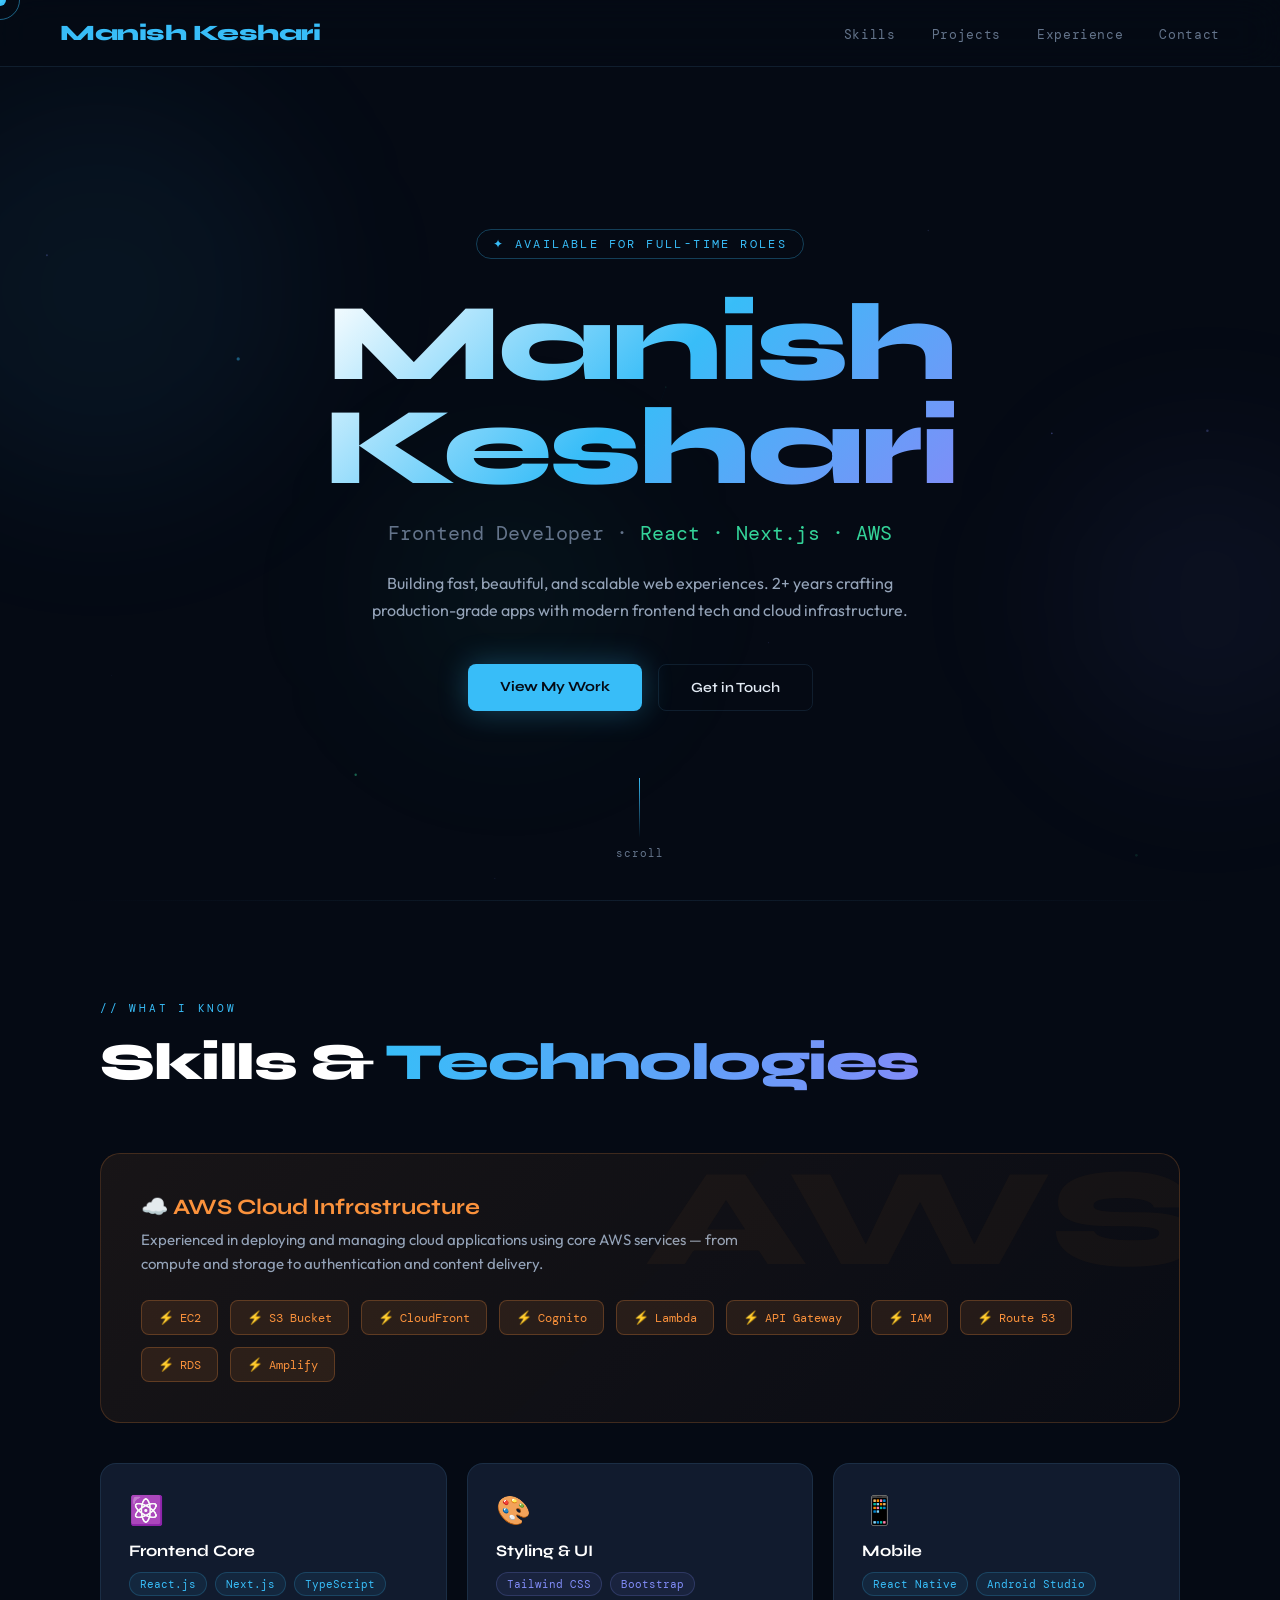
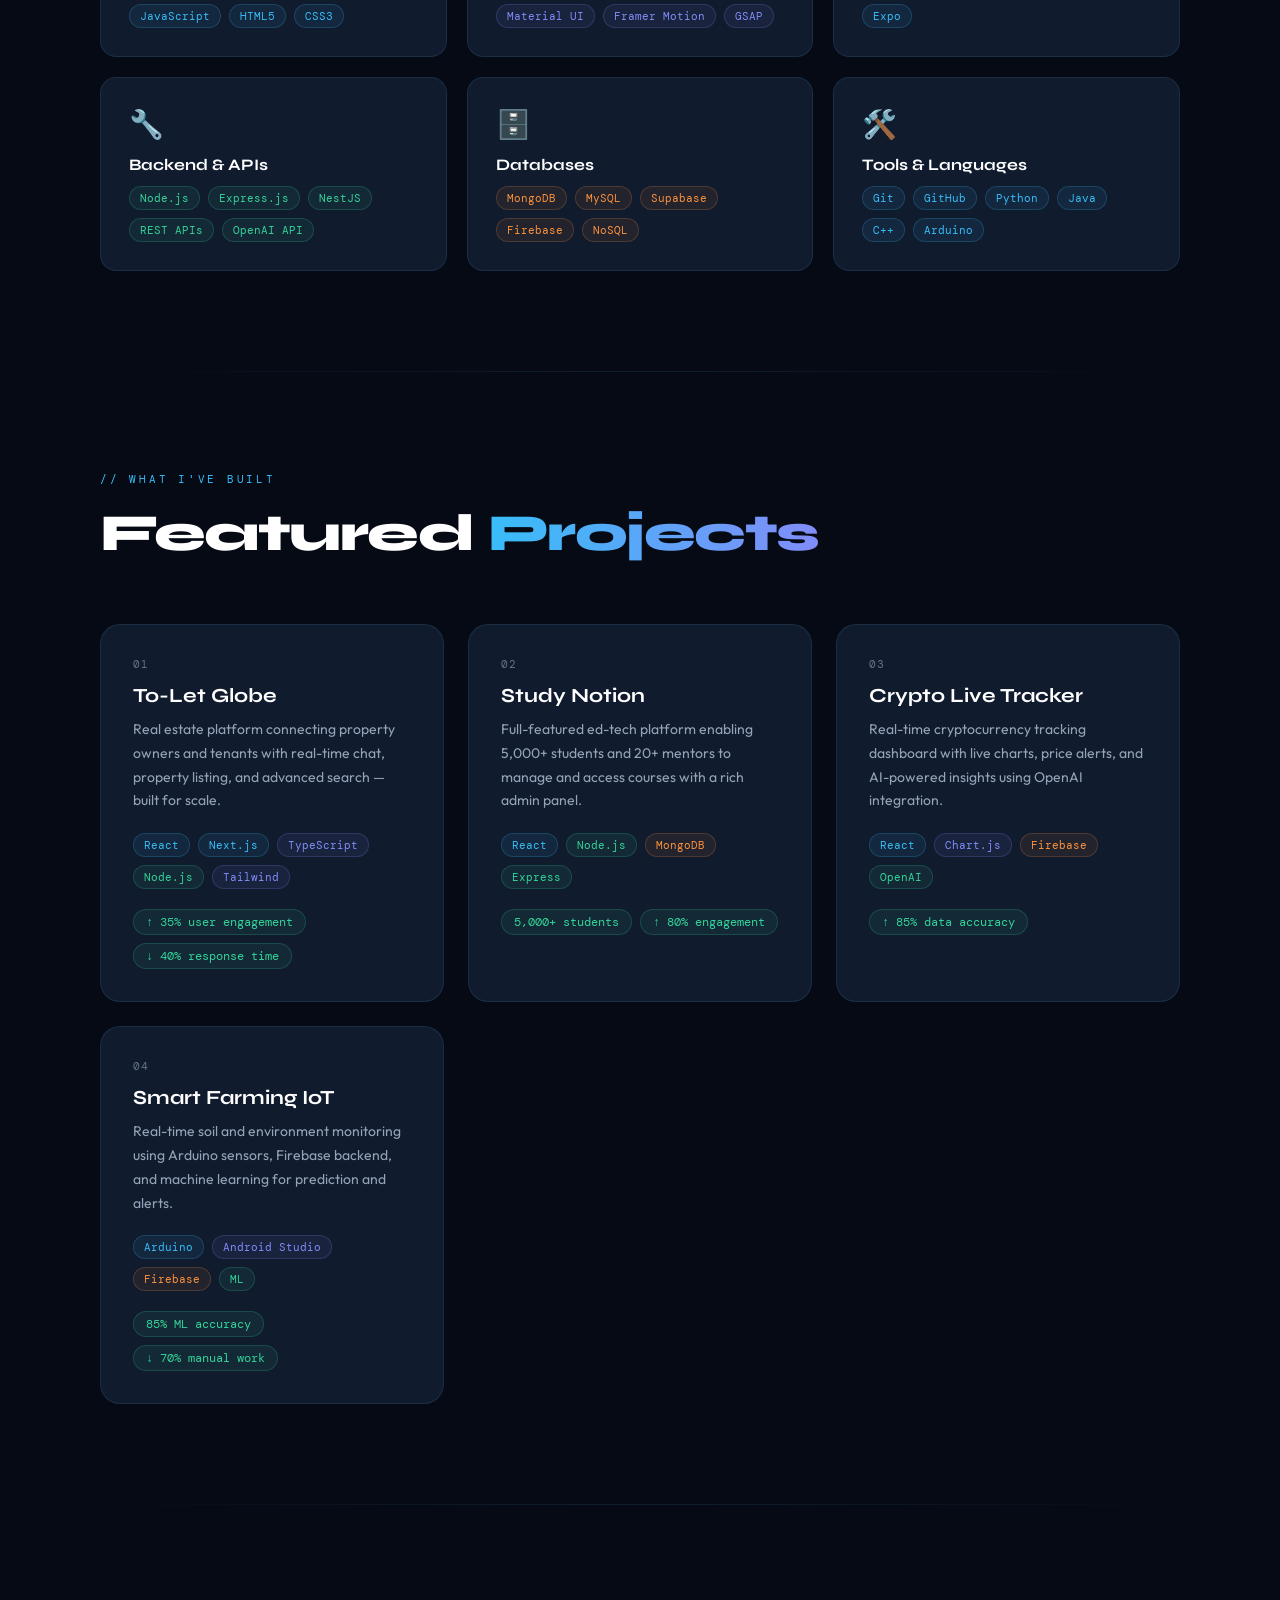
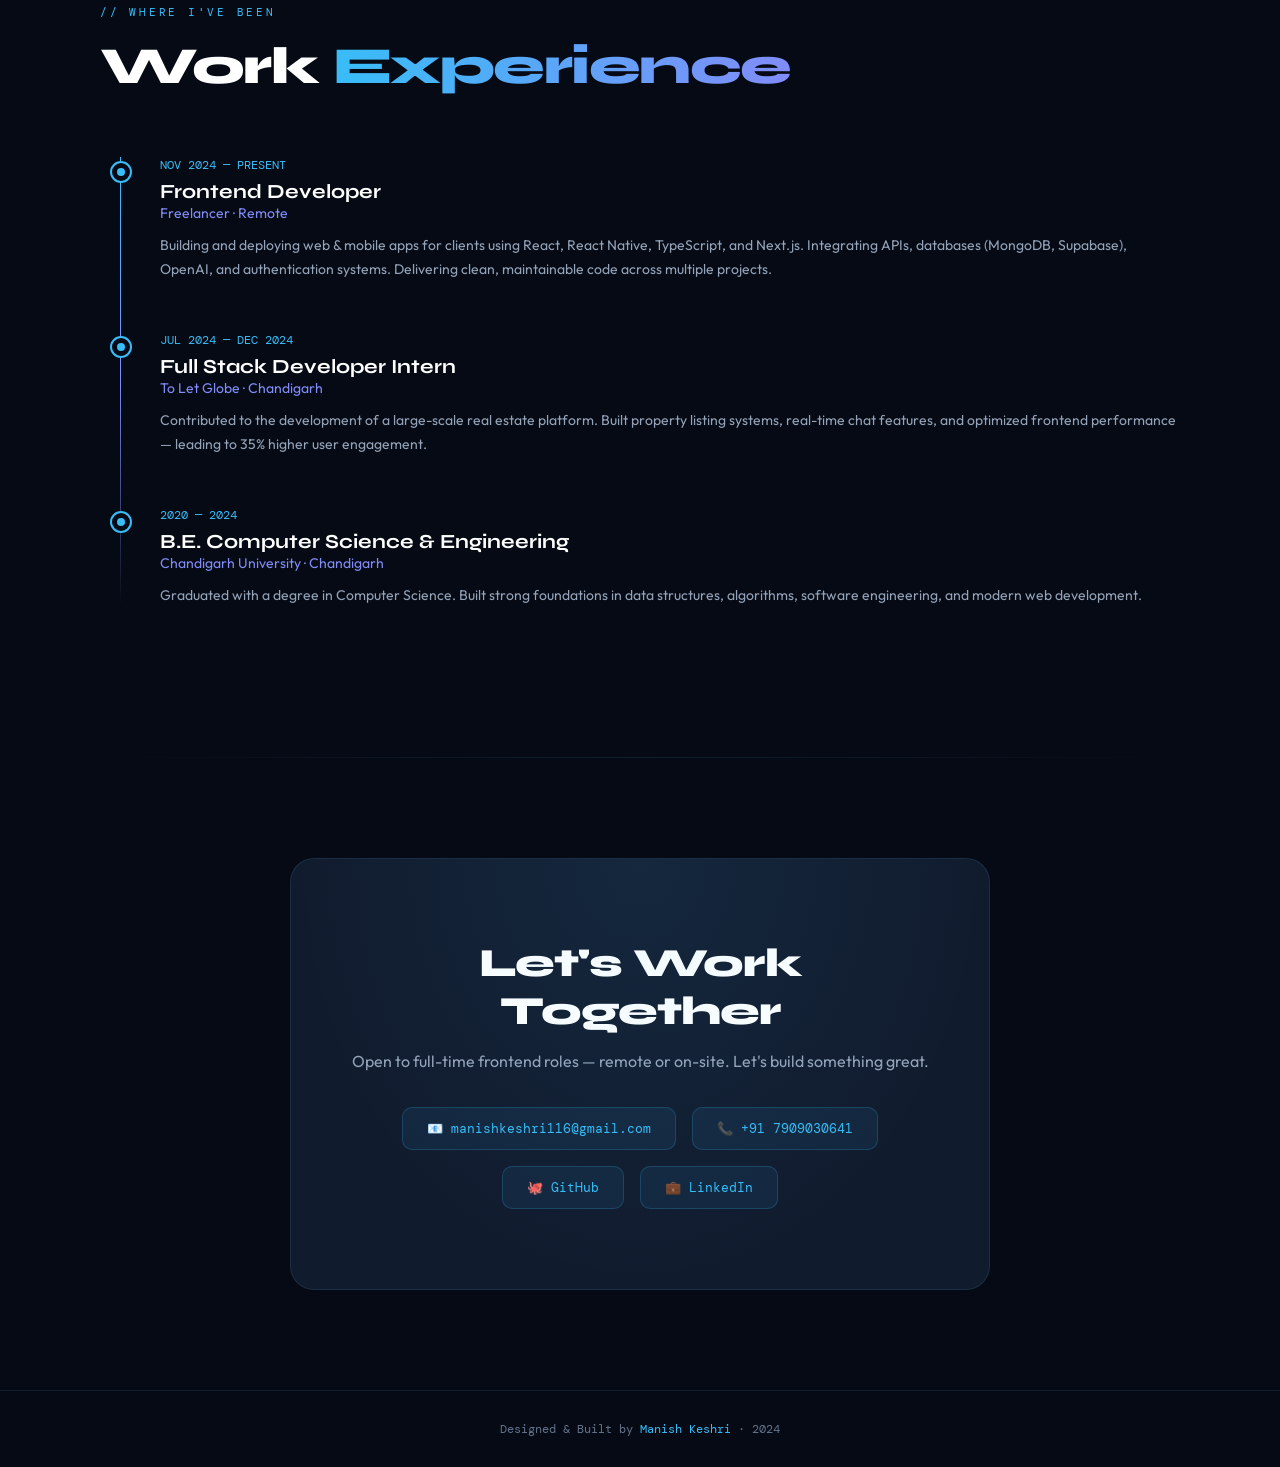
==== index.html @ cd2607fb "Update index.html" ====
<!DOCTYPE html>
<html lang="en">
<head>
<meta charset="UTF-8"/>
<meta name="viewport" content="width=device-width, initial-scale=1.0"/>
<title>Manish Keshri — Frontend Developer</title>
<link href="https://fonts.googleapis.com/css2?family=Syne:wght@400;600;700;800&family=DM+Mono:ital,wght@0,400;0,500;1,400&family=Outfit:wght@300;400;500;600&display=swap" rel="stylesheet"/>
<style>
  :root {
    --bg: #050A14;
    --surface: #0D1626;
    --card: #111B2E;
    --border: rgba(99,179,237,0.12);
    --accent: #38BDF8;
    --accent2: #818CF8;
    --accent3: #34D399;
    --text: #E2EAF4;
    --muted: #64748B;
    --glow: rgba(56,189,248,0.15);
  }

  *, *::before, *::after { box-sizing: border-box; margin: 0; padding: 0; }

  html { scroll-behavior: smooth; }

  body {
    background: var(--bg);
    color: var(--text);
    font-family: 'Outfit', sans-serif;
    overflow-x: hidden;
    cursor: none;
  }

  /* Custom Cursor */
  .cursor {
    position: fixed; width: 12px; height: 12px;
    background: var(--accent); border-radius: 50%;
    pointer-events: none; z-index: 9999;
    transform: translate(-50%, -50%);
    transition: transform 0.1s, width 0.2s, height 0.2s, background 0.2s;
    mix-blend-mode: screen;
  }
  .cursor-ring {
    position: fixed; width: 40px; height: 40px;
    border: 1.5px solid rgba(56,189,248,0.5);
    border-radius: 50%; pointer-events: none; z-index: 9998;
    transform: translate(-50%, -50%);
    transition: transform 0.12s ease, width 0.3s, height 0.3s, opacity 0.3s;
  }
  body:hover .cursor { opacity: 1; }

  /* Canvas BG */
  #bg-canvas {
    position: fixed; top: 0; left: 0;
    width: 100%; height: 100%; z-index: 0;
    pointer-events: none;
  }

  /* NAV */
  nav {
    position: fixed; top: 0; left: 0; right: 0; z-index: 100;
    padding: 20px 60px;
    display: flex; justify-content: space-between; align-items: center;
    background: rgba(5,10,20,0.7);
    backdrop-filter: blur(20px);
    border-bottom: 1px solid var(--border);
  }
  .nav-logo {
    font-family: 'Syne', sans-serif;
    font-weight: 800; font-size: 22px;
    color: var(--accent);
    letter-spacing: -0.5px;
  }
  .nav-links { display: flex; gap: 36px; list-style: none; }
  .nav-links a {
    font-family: 'DM Mono', monospace;
    font-size: 13px; color: var(--muted);
    text-decoration: none; letter-spacing: 0.05em;
    transition: color 0.2s;
    position: relative;
  }
  .nav-links a::after {
    content: ''; position: absolute; bottom: -4px; left: 0;
    width: 0; height: 1px; background: var(--accent);
    transition: width 0.3s;
  }
  .nav-links a:hover { color: var(--accent); }
  .nav-links a:hover::after { width: 100%; }

  /* HERO */
  .hero {
    position: relative; z-index: 1;
    min-height: 100vh;
    display: flex; flex-direction: column;
    justify-content: center; align-items: center;
    text-align: center;
    padding: 120px 40px 80px;
  }
  .hero-tag {
    font-family: 'DM Mono', monospace;
    font-size: 12px; color: var(--accent);
    letter-spacing: 0.2em; text-transform: uppercase;
    border: 1px solid rgba(56,189,248,0.3);
    padding: 6px 16px; border-radius: 100px;
    margin-bottom: 32px;
    animation: fadeUp 0.8s ease both;
  }
  .hero-name {
    font-family: 'Syne', sans-serif;
    font-size: clamp(54px, 9vw, 110px);
    font-weight: 800;
    line-height: 0.95;
    letter-spacing: -3px;
    animation: fadeUp 0.8s 0.1s ease both;
    background: linear-gradient(135deg, #fff 0%, var(--accent) 50%, var(--accent2) 100%);
    -webkit-background-clip: text; -webkit-text-fill-color: transparent;
    background-clip: text;
  }
  .hero-role {
    font-family: 'DM Mono', monospace;
    font-size: clamp(14px, 2vw, 20px);
    color: var(--muted);
    margin-top: 20px;
    animation: fadeUp 0.8s 0.2s ease both;
  }
  .hero-role span { color: var(--accent3); }
  .hero-desc {
    max-width: 560px;
    color: #94A3B8;
    font-size: 16px;
    line-height: 1.7;
    margin-top: 24px;
    animation: fadeUp 0.8s 0.3s ease both;
  }
  .hero-cta {
    display: flex; gap: 16px; margin-top: 40px;
    animation: fadeUp 0.8s 0.4s ease both;
    flex-wrap: wrap; justify-content: center;
  }
  .btn-primary {
    padding: 14px 32px;
    background: var(--accent);
    color: #050A14;
    border: none; border-radius: 8px;
    font-family: 'Syne', sans-serif;
    font-weight: 700; font-size: 14px;
    cursor: none; text-decoration: none;
    transition: transform 0.2s, box-shadow 0.2s;
    box-shadow: 0 0 30px rgba(56,189,248,0.3);
  }
  .btn-primary:hover {
    transform: translateY(-2px);
    box-shadow: 0 0 50px rgba(56,189,248,0.5);
  }
  .btn-outline {
    padding: 14px 32px;
    background: transparent;
    color: var(--text); border: 1px solid var(--border);
    border-radius: 8px;
    font-family: 'Syne', sans-serif;
    font-weight: 600; font-size: 14px;
    cursor: none; text-decoration: none;
    transition: border-color 0.2s, color 0.2s;
  }
  .btn-outline:hover { border-color: var(--accent); color: var(--accent); }

  .scroll-indicator {
    position: absolute; bottom: 40px;
    display: flex; flex-direction: column; align-items: center; gap: 8px;
    animation: fadeUp 1s 0.8s ease both;
    color: var(--muted); font-size: 11px;
    font-family: 'DM Mono', monospace; letter-spacing: 0.1em;
  }
  .scroll-line {
    width: 1px; height: 60px;
    background: linear-gradient(to bottom, var(--accent), transparent);
    animation: scrollPulse 2s ease-in-out infinite;
  }

  /* SECTIONS */
  section {
    position: relative; z-index: 1;
    padding: 100px 60px;
    max-width: 1200px; margin: 0 auto;
  }
  .section-label {
    font-family: 'DM Mono', monospace;
    font-size: 11px; color: var(--accent);
    letter-spacing: 0.25em; text-transform: uppercase;
    margin-bottom: 16px;
  }
  .section-title {
    font-family: 'Syne', sans-serif;
    font-size: clamp(32px, 5vw, 52px);
    font-weight: 800; letter-spacing: -1.5px;
    margin-bottom: 60px;
    color: #fff;
  }
  .section-title em {
    font-style: normal;
    background: linear-gradient(90deg, var(--accent), var(--accent2));
    -webkit-background-clip: text; -webkit-text-fill-color: transparent;
    background-clip: text;
  }

  /* SKILLS */
  .skills-grid {
    display: grid;
    grid-template-columns: repeat(auto-fill, minmax(280px, 1fr));
    gap: 20px;
  }
  .skill-card {
    background: var(--card);
    border: 1px solid var(--border);
    border-radius: 16px;
    padding: 28px;
    transition: transform 0.3s, border-color 0.3s, box-shadow 0.3s;
    opacity: 0; transform: translateY(30px);
  }
  .skill-card.visible {
    animation: fadeUp 0.6s ease forwards;
  }
  .skill-card:hover {
    transform: translateY(-6px);
    border-color: var(--accent);
    box-shadow: 0 20px 60px rgba(56,189,248,0.1);
  }
  .skill-icon {
    font-size: 28px; margin-bottom: 14px;
    display: block;
  }
  .skill-card h3 {
    font-family: 'Syne', sans-serif;
    font-size: 16px; font-weight: 700;
    color: #fff; margin-bottom: 12px;
  }
  .skill-tags {
    display: flex; flex-wrap: wrap; gap: 8px;
  }
  .tag {
    font-family: 'DM Mono', monospace;
    font-size: 11px;
    padding: 4px 10px; border-radius: 100px;
    background: rgba(56,189,248,0.08);
    color: var(--accent);
    border: 1px solid rgba(56,189,248,0.2);
    transition: background 0.2s;
  }
  .tag:hover { background: rgba(56,189,248,0.18); }
  .tag.purple { background: rgba(129,140,248,0.08); color: var(--accent2); border-color: rgba(129,140,248,0.2); }
  .tag.green { background: rgba(52,211,153,0.08); color: var(--accent3); border-color: rgba(52,211,153,0.2); }
  .tag.orange { background: rgba(251,146,60,0.08); color: #FB923C; border-color: rgba(251,146,60,0.2); }

  /* AWS SECTION */
  .aws-banner {
    background: linear-gradient(135deg, rgba(251,146,60,0.08), rgba(251,146,60,0.02));
    border: 1px solid rgba(251,146,60,0.2);
    border-radius: 20px;
    padding: 40px;
    margin-bottom: 40px;
    position: relative; overflow: hidden;
  }
  .aws-banner::before {
    content: 'AWS';
    position: absolute; right: -20px; top: -20px;
    font-family: 'Syne', sans-serif;
    font-size: 140px; font-weight: 800;
    color: rgba(251,146,60,0.04);
    pointer-events: none;
  }
  .aws-banner h3 {
    font-family: 'Syne', sans-serif;
    font-size: 22px; font-weight: 700;
    color: #FB923C; margin-bottom: 8px;
  }
  .aws-banner p {
    color: #94A3B8; font-size: 15px; line-height: 1.6;
    max-width: 600px; margin-bottom: 24px;
  }
  .aws-services {
    display: flex; flex-wrap: wrap; gap: 12px;
  }
  .aws-tag {
    font-family: 'DM Mono', monospace;
    font-size: 12px; padding: 8px 16px;
    border-radius: 8px;
    background: rgba(251,146,60,0.1);
    color: #FB923C;
    border: 1px solid rgba(251,146,60,0.25);
    display: flex; align-items: center; gap: 6px;
    transition: transform 0.2s, background 0.2s;
  }
  .aws-tag:hover { transform: translateY(-2px); background: rgba(251,146,60,0.18); }
  .aws-tag::before { content: '⚡'; font-size: 13px; }

  /* PROJECTS */
  .projects-grid {
    display: grid;
    grid-template-columns: repeat(auto-fill, minmax(340px, 1fr));
    gap: 24px;
  }
  .project-card {
    background: var(--card);
    border: 1px solid var(--border);
    border-radius: 20px;
    padding: 32px;
    transition: transform 0.3s, border-color 0.3s, box-shadow 0.3s;
    opacity: 0; transform: translateY(30px);
    position: relative; overflow: hidden;
  }
  .project-card::before {
    content: '';
    position: absolute; top: 0; left: 0; right: 0; height: 2px;
    background: linear-gradient(90deg, var(--accent), var(--accent2));
    transform: scaleX(0); transform-origin: left;
    transition: transform 0.4s;
  }
  .project-card:hover::before { transform: scaleX(1); }
  .project-card.visible { animation: fadeUp 0.6s ease forwards; }
  .project-card:hover {
    transform: translateY(-8px);
    border-color: rgba(56,189,248,0.3);
    box-shadow: 0 30px 80px rgba(56,189,248,0.08);
  }
  .project-num {
    font-family: 'DM Mono', monospace;
    font-size: 11px; color: var(--muted);
    letter-spacing: 0.1em; margin-bottom: 12px;
  }
  .project-card h3 {
    font-family: 'Syne', sans-serif;
    font-size: 20px; font-weight: 700;
    color: #fff; margin-bottom: 10px;
  }
  .project-card p {
    color: #94A3B8; font-size: 14px;
    line-height: 1.7; margin-bottom: 20px;
  }
  .project-tech { display: flex; flex-wrap: wrap; gap: 8px; margin-bottom: 20px; }
  .project-stat {
    display: inline-flex; align-items: center; gap: 6px;
    font-family: 'DM Mono', monospace;
    font-size: 12px; color: var(--accent3);
    background: rgba(52,211,153,0.08);
    padding: 4px 12px; border-radius: 100px;
    border: 1px solid rgba(52,211,153,0.2);
  }

  /* EXPERIENCE TIMELINE */
  .timeline { position: relative; }
  .timeline::before {
    content: '';
    position: absolute; left: 20px; top: 0; bottom: 0;
    width: 1px;
    background: linear-gradient(to bottom, var(--accent), var(--accent2), transparent);
  }
  .timeline-item {
    padding-left: 60px; position: relative;
    margin-bottom: 50px;
    opacity: 0; transform: translateX(-20px);
  }
  .timeline-item.visible { animation: fadeRight 0.6s ease forwards; }
  .timeline-dot {
    position: absolute; left: 10px; top: 4px;
    width: 22px; height: 22px;
    border-radius: 50%;
    background: var(--bg);
    border: 2px solid var(--accent);
    display: flex; align-items: center; justify-content: center;
  }
  .timeline-dot::after {
    content: ''; width: 8px; height: 8px;
    border-radius: 50%; background: var(--accent);
    animation: pulse 2s ease-in-out infinite;
  }
  .timeline-date {
    font-family: 'DM Mono', monospace;
    font-size: 12px; color: var(--accent);
    margin-bottom: 6px;
  }
  .timeline-title {
    font-family: 'Syne', sans-serif;
    font-size: 20px; font-weight: 700;
    color: #fff;
  }
  .timeline-company {
    color: var(--accent2); font-size: 14px;
    margin-bottom: 12px;
  }
  .timeline-desc {
    color: #94A3B8; font-size: 14px; line-height: 1.7;
  }

  /* CONTACT */
  .contact-section {
    text-align: center;
    padding: 100px 40px;
  }
  .contact-card {
    background: var(--card);
    border: 1px solid var(--border);
    border-radius: 24px;
    padding: 80px 60px;
    max-width: 700px; margin: 0 auto;
    position: relative; overflow: hidden;
  }
  .contact-card::before {
    content: '';
    position: absolute; inset: 0;
    background: radial-gradient(ellipse at 50% 0%, rgba(56,189,248,0.08), transparent 70%);
    pointer-events: none;
  }
  .contact-card h2 {
    font-family: 'Syne', sans-serif;
    font-size: 40px; font-weight: 800;
    letter-spacing: -1px; color: #fff;
    margin-bottom: 16px;
  }
  .contact-card p { color: #94A3B8; font-size: 16px; margin-bottom: 36px; }
  .contact-links {
    display: flex; justify-content: center; gap: 16px; flex-wrap: wrap;
  }
  .contact-link {
    display: flex; align-items: center; gap: 8px;
    padding: 12px 24px; border-radius: 10px;
    background: rgba(56,189,248,0.08);
    border: 1px solid rgba(56,189,248,0.2);
    color: var(--accent);
    font-family: 'DM Mono', monospace;
    font-size: 13px; text-decoration: none;
    transition: all 0.2s;
  }
  .contact-link:hover {
    background: rgba(56,189,248,0.15);
    transform: translateY(-2px);
  }

  /* FOOTER */
  footer {
    position: relative; z-index: 1;
    text-align: center; padding: 30px;
    border-top: 1px solid var(--border);
    color: var(--muted);
    font-family: 'DM Mono', monospace;
    font-size: 12px;
  }

  /* DIVIDER */
  .divider {
    position: relative; z-index: 1;
    height: 1px;
    background: linear-gradient(90deg, transparent, var(--border), transparent);
    margin: 0 60px;
  }

  /* ANIMATIONS */
  @keyframes fadeUp {
    from { opacity: 0; transform: translateY(30px); }
    to { opacity: 1; transform: translateY(0); }
  }
  @keyframes fadeRight {
    from { opacity: 0; transform: translateX(-20px); }
    to { opacity: 1; transform: translateX(0); }
  }
  @keyframes scrollPulse {
    0%, 100% { opacity: 0.3; }
    50% { opacity: 1; }
  }
  @keyframes pulse {
    0%, 100% { transform: scale(1); opacity: 1; }
    50% { transform: scale(1.5); opacity: 0.5; }
  }
  @keyframes float {
    0%, 100% { transform: translateY(0); }
    50% { transform: translateY(-10px); }
  }

  /* Glowing orbs */
  .orb {
    position: fixed; border-radius: 50%;
    filter: blur(80px); pointer-events: none; z-index: 0;
    animation: float 8s ease-in-out infinite;
  }
  .orb-1 { width: 400px; height: 400px; background: rgba(56,189,248,0.06); top: 10%; left: -100px; animation-delay: 0s; }
  .orb-2 { width: 300px; height: 300px; background: rgba(129,140,248,0.06); top: 50%; right: -80px; animation-delay: 3s; }
  .orb-3 { width: 250px; height: 250px; background: rgba(52,211,153,0.05); bottom: 20%; left: 30%; animation-delay: 5s; }

  @media (max-width: 768px) {
    nav { padding: 16px 24px; }
    .nav-links { display: none; }
    section { padding: 80px 24px; }
    .contact-card { padding: 50px 30px; }
    .divider { margin: 0 24px; }
    .projects-grid { grid-template-columns: 1fr; }
  }
</style>
</head>
<body>

<div class="cursor" id="cursor"></div>
<div class="cursor-ring" id="cursor-ring"></div>

<canvas id="bg-canvas"></canvas>

<div class="orb orb-1"></div>
<div class="orb orb-2"></div>
<div class="orb orb-3"></div>

<!-- NAV -->
<nav>
  <div class="nav-logo">Manish Keshari</div>
  <ul class="nav-links">
    <li><a href="#skills">Skills</a></li>
    <li><a href="#projects">Projects</a></li>
    <li><a href="#experience">Experience</a></li>
    <li><a href="#contact">Contact</a></li>
  </ul>
</nav>

<!-- HERO -->
<section class="hero">
  <div class="hero-tag">✦ Available for full-time roles</div>
  <h1 class="hero-name">Manish<br/>Keshari</h1>
  <p class="hero-role">Frontend Developer · <span>React · Next.js · AWS</span></p>
  <p class="hero-desc">Building fast, beautiful, and scalable web experiences. 2+ years crafting production-grade apps with modern frontend tech and cloud infrastructure.</p>
  <div class="hero-cta">
    <a href="#projects" class="btn-primary">View My Work</a>
    <a href="#contact" class="btn-outline">Get in Touch</a>
  </div>
  <div class="scroll-indicator">
    <div class="scroll-line"></div>
    scroll
  </div>
</section>

<div class="divider"></div>

<!-- SKILLS -->
<section id="skills">
  <div class="section-label">// what i know</div>
  <h2 class="section-title">Skills &amp; <em>Technologies</em></h2>

  <!-- AWS Banner -->
  <div class="aws-banner">
    <h3>☁️ AWS Cloud Infrastructure</h3>
    <p>Experienced in deploying and managing cloud applications using core AWS services — from compute and storage to authentication and content delivery.</p>
    <div class="aws-services">
      <div class="aws-tag">EC2</div>
      <div class="aws-tag">S3 Bucket</div>
      <div class="aws-tag">CloudFront</div>
      <div class="aws-tag">Cognito</div>
      <div class="aws-tag">Lambda</div>
      <div class="aws-tag">API Gateway</div>
      <div class="aws-tag">IAM</div>
      <div class="aws-tag">Route 53</div>
      <div class="aws-tag">RDS</div>
      <div class="aws-tag">Amplify</div>
    </div>
  </div>

  <div class="skills-grid">
    <div class="skill-card">
      <span class="skill-icon">⚛️</span>
      <h3>Frontend Core</h3>
      <div class="skill-tags">
        <span class="tag">React.js</span>
        <span class="tag">Next.js</span>
        <span class="tag">TypeScript</span>
        <span class="tag">JavaScript</span>
        <span class="tag">HTML5</span>
        <span class="tag">CSS3</span>
      </div>
    </div>
    <div class="skill-card">
      <span class="skill-icon">🎨</span>
      <h3>Styling & UI</h3>
      <div class="skill-tags">
        <span class="tag purple">Tailwind CSS</span>
        <span class="tag purple">Bootstrap</span>
        <span class="tag purple">Material UI</span>
        <span class="tag purple">Framer Motion</span>
        <span class="tag purple">GSAP</span>
      </div>
    </div>
    <div class="skill-card">
      <span class="skill-icon">📱</span>
      <h3>Mobile</h3>
      <div class="skill-tags">
        <span class="tag">React Native</span>
        <span class="tag">Android Studio</span>
        <span class="tag">Expo</span>
      </div>
    </div>
    <div class="skill-card">
      <span class="skill-icon">🔧</span>
      <h3>Backend & APIs</h3>
      <div class="skill-tags">
        <span class="tag green">Node.js</span>
        <span class="tag green">Express.js</span>
        <span class="tag green">NestJS</span>
        <span class="tag green">REST APIs</span>
        <span class="tag green">OpenAI API</span>
      </div>
    </div>
    <div class="skill-card">
      <span class="skill-icon">🗄️</span>
      <h3>Databases</h3>
      <div class="skill-tags">
        <span class="tag orange">MongoDB</span>
        <span class="tag orange">MySQL</span>
        <span class="tag orange">Supabase</span>
        <span class="tag orange">Firebase</span>
        <span class="tag orange">NoSQL</span>
      </div>
    </div>
    <div class="skill-card">
      <span class="skill-icon">🛠️</span>
      <h3>Tools & Languages</h3>
      <div class="skill-tags">
        <span class="tag">Git</span>
        <span class="tag">GitHub</span>
        <span class="tag">Python</span>
        <span class="tag">Java</span>
        <span class="tag">C++</span>
        <span class="tag">Arduino</span>
      </div>
    </div>
  </div>
</section>

<div class="divider"></div>

<!-- PROJECTS -->
<section id="projects">
  <div class="section-label">// what i've built</div>
  <h2 class="section-title">Featured <em>Projects</em></h2>
  <div class="projects-grid">

    <div class="project-card">
      <div class="project-num">01</div>
      <h3>To-Let Globe</h3>
      <p>Real estate platform connecting property owners and tenants with real-time chat, property listing, and advanced search — built for scale.</p>
      <div class="project-tech">
        <span class="tag">React</span>
        <span class="tag">Next.js</span>
        <span class="tag purple">TypeScript</span>
        <span class="tag green">Node.js</span>
        <span class="tag purple">Tailwind</span>
      </div>
      <div style="display:flex;gap:8px;flex-wrap:wrap;">
        <span class="project-stat">↑ 35% user engagement</span>
        <span class="project-stat">↓ 40% response time</span>
      </div>
    </div>

    <div class="project-card">
      <div class="project-num">02</div>
      <h3>Study Notion</h3>
      <p>Full-featured ed-tech platform enabling 5,000+ students and 20+ mentors to manage and access courses with a rich admin panel.</p>
      <div class="project-tech">
        <span class="tag">React</span>
        <span class="tag green">Node.js</span>
        <span class="tag orange">MongoDB</span>
        <span class="tag green">Express</span>
      </div>
      <div style="display:flex;gap:8px;flex-wrap:wrap;">
        <span class="project-stat">5,000+ students</span>
        <span class="project-stat">↑ 80% engagement</span>
      </div>
    </div>

    <div class="project-card">
      <div class="project-num">03</div>
      <h3>Crypto Live Tracker</h3>
      <p>Real-time cryptocurrency tracking dashboard with live charts, price alerts, and AI-powered insights using OpenAI integration.</p>
      <div class="project-tech">
        <span class="tag">React</span>
        <span class="tag purple">Chart.js</span>
        <span class="tag orange">Firebase</span>
        <span class="tag green">OpenAI</span>
      </div>
      <div style="display:flex;gap:8px;flex-wrap:wrap;">
        <span class="project-stat">↑ 85% data accuracy</span>
      </div>
    </div>

    <div class="project-card">
      <div class="project-num">04</div>
      <h3>Smart Farming IoT</h3>
      <p>Real-time soil and environment monitoring using Arduino sensors, Firebase backend, and machine learning for prediction and alerts.</p>
      <div class="project-tech">
        <span class="tag">Arduino</span>
        <span class="tag purple">Android Studio</span>
        <span class="tag orange">Firebase</span>
        <span class="tag green">ML</span>
      </div>
      <div style="display:flex;gap:8px;flex-wrap:wrap;">
        <span class="project-stat">85% ML accuracy</span>
        <span class="project-stat">↓ 70% manual work</span>
      </div>
    </div>

  </div>
</section>

<div class="divider"></div>

<!-- EXPERIENCE -->
<section id="experience">
  <div class="section-label">// where i've been</div>
  <h2 class="section-title">Work <em>Experience</em></h2>
  <div class="timeline">
    <div class="timeline-item">
      <div class="timeline-dot"></div>
      <div class="timeline-date">NOV 2024 — PRESENT</div>
      <div class="timeline-title">Frontend Developer</div>
      <div class="timeline-company">Freelancer · Remote</div>
      <div class="timeline-desc">Building and deploying web & mobile apps for clients using React, React Native, TypeScript, and Next.js. Integrating APIs, databases (MongoDB, Supabase), OpenAI, and authentication systems. Delivering clean, maintainable code across multiple projects.</div>
    </div>
    <div class="timeline-item">
      <div class="timeline-dot"></div>
      <div class="timeline-date">JUL 2024 — DEC 2024</div>
      <div class="timeline-title">Full Stack Developer Intern</div>
      <div class="timeline-company">To Let Globe · Chandigarh</div>
      <div class="timeline-desc">Contributed to the development of a large-scale real estate platform. Built property listing systems, real-time chat features, and optimized frontend performance — leading to 35% higher user engagement.</div>
    </div>
    <div class="timeline-item">
      <div class="timeline-dot"></div>
      <div class="timeline-date">2020 — 2024</div>
      <div class="timeline-title">B.E. Computer Science & Engineering</div>
      <div class="timeline-company">Chandigarh University · Chandigarh</div>
      <div class="timeline-desc">Graduated with a degree in Computer Science. Built strong foundations in data structures, algorithms, software engineering, and modern web development.</div>
    </div>
  </div>
</section>

<div class="divider"></div>

<!-- CONTACT -->
<section id="contact" class="contact-section" style="padding:100px 40px;">
  <div class="contact-card">
    <h2>Let's Work Together</h2>
    <p>Open to full-time frontend roles — remote or on-site. Let's build something great.</p>
    <div class="contact-links">
      <a href="mailto:manishkeshri116@gmail.com" class="contact-link">📧 manishkeshri116@gmail.com</a>
      <a href="tel:+917909030641" class="contact-link">📞 +91 7909030641</a>
      <a href="https://github.com/manishkeshri116" class="contact-link" target="_blank">🐙 GitHub</a>
      <a href="https://www.linkedin.com/in/manish-keshri-972b02216/" class="contact-link">💼 LinkedIn</a>
    </div>
  </div>
</section>

<footer>
  <p>Designed & Built by <span style="color:var(--accent)">Manish Keshri</span> · 2024</p>
</footer>

<script>
  // Custom cursor
  const cursor = document.getElementById('cursor');
  const ring = document.getElementById('cursor-ring');
  let mx = 0, my = 0, rx = 0, ry = 0;
  document.addEventListener('mousemove', e => {
    mx = e.clientX; my = e.clientY;
    cursor.style.left = mx + 'px';
    cursor.style.top = my + 'px';
  });
  function animRing() {
    rx += (mx - rx) * 0.12;
    ry += (my - ry) * 0.12;
    ring.style.left = rx + 'px';
    ring.style.top = ry + 'px';
    requestAnimationFrame(animRing);
  }
  animRing();
  document.querySelectorAll('a, button').forEach(el => {
    el.addEventListener('mouseenter', () => {
      cursor.style.transform = 'translate(-50%,-50%) scale(2)';
      ring.style.width = '60px'; ring.style.height = '60px';
      ring.style.opacity = '0.5';
    });
    el.addEventListener('mouseleave', () => {
      cursor.style.transform = 'translate(-50%,-50%) scale(1)';
      ring.style.width = '40px'; ring.style.height = '40px';
      ring.style.opacity = '1';
    });
  });

  // Particle canvas background
  const canvas = document.getElementById('bg-canvas');
  const ctx = canvas.getContext('2d');
  let particles = [];
  function resize() {
    canvas.width = window.innerWidth;
    canvas.height = window.innerHeight;
  }
  resize();
  window.addEventListener('resize', resize);

  class Particle {
    constructor() { this.reset(); }
    reset() {
      this.x = Math.random() * canvas.width;
      this.y = Math.random() * canvas.height;
      this.vx = (Math.random() - 0.5) * 0.3;
      this.vy = (Math.random() - 0.5) * 0.3;
      this.alpha = Math.random() * 0.4 + 0.05;
      this.size = Math.random() * 1.5 + 0.3;
      this.color = Math.random() > 0.6 ? '#38BDF8' : Math.random() > 0.5 ? '#818CF8' : '#34D399';
    }
    update() {
      this.x += this.vx; this.y += this.vy;
      if (this.x < 0 || this.x > canvas.width || this.y < 0 || this.y > canvas.height) this.reset();
    }
    draw() {
      ctx.beginPath();
      ctx.arc(this.x, this.y, this.size, 0, Math.PI * 2);
      ctx.fillStyle = this.color;
      ctx.globalAlpha = this.alpha;
      ctx.fill();
      ctx.globalAlpha = 1;
    }
  }

  for (let i = 0; i < 120; i++) particles.push(new Particle());

  // Connect nearby particles
  function connectParticles() {
    for (let i = 0; i < particles.length; i++) {
      for (let j = i + 1; j < particles.length; j++) {
        const dx = particles[i].x - particles[j].x;
        const dy = particles[i].y - particles[j].y;
        const dist = Math.sqrt(dx*dx + dy*dy);
        if (dist < 120) {
          ctx.beginPath();
          ctx.moveTo(particles[i].x, particles[i].y);
          ctx.lineTo(particles[j].x, particles[j].y);
          ctx.strokeStyle = 'rgba(56,189,248,' + (0.08 * (1 - dist/120)) + ')';
          ctx.lineWidth = 0.5;
          ctx.stroke();
        }
      }
    }
  }

  function animCanvas() {
    ctx.clearRect(0, 0, canvas.width, canvas.height);
    particles.forEach(p => { p.update(); p.draw(); });
    connectParticles();
    requestAnimationFrame(animCanvas);
  }
  animCanvas();

  // Scroll reveal
  const observer = new IntersectionObserver((entries) => {
    entries.forEach((entry, i) => {
      if (entry.isIntersecting) {
        setTimeout(() => {
          entry.target.classList.add('visible');
        }, entry.target.dataset.delay || 0);
      }
    });
  }, { threshold: 0.15 });

  document.querySelectorAll('.skill-card, .project-card, .timeline-item').forEach((el, i) => {
    el.dataset.delay = (i % 4) * 100;
    observer.observe(el);
  });
</script>
</body>
</html>
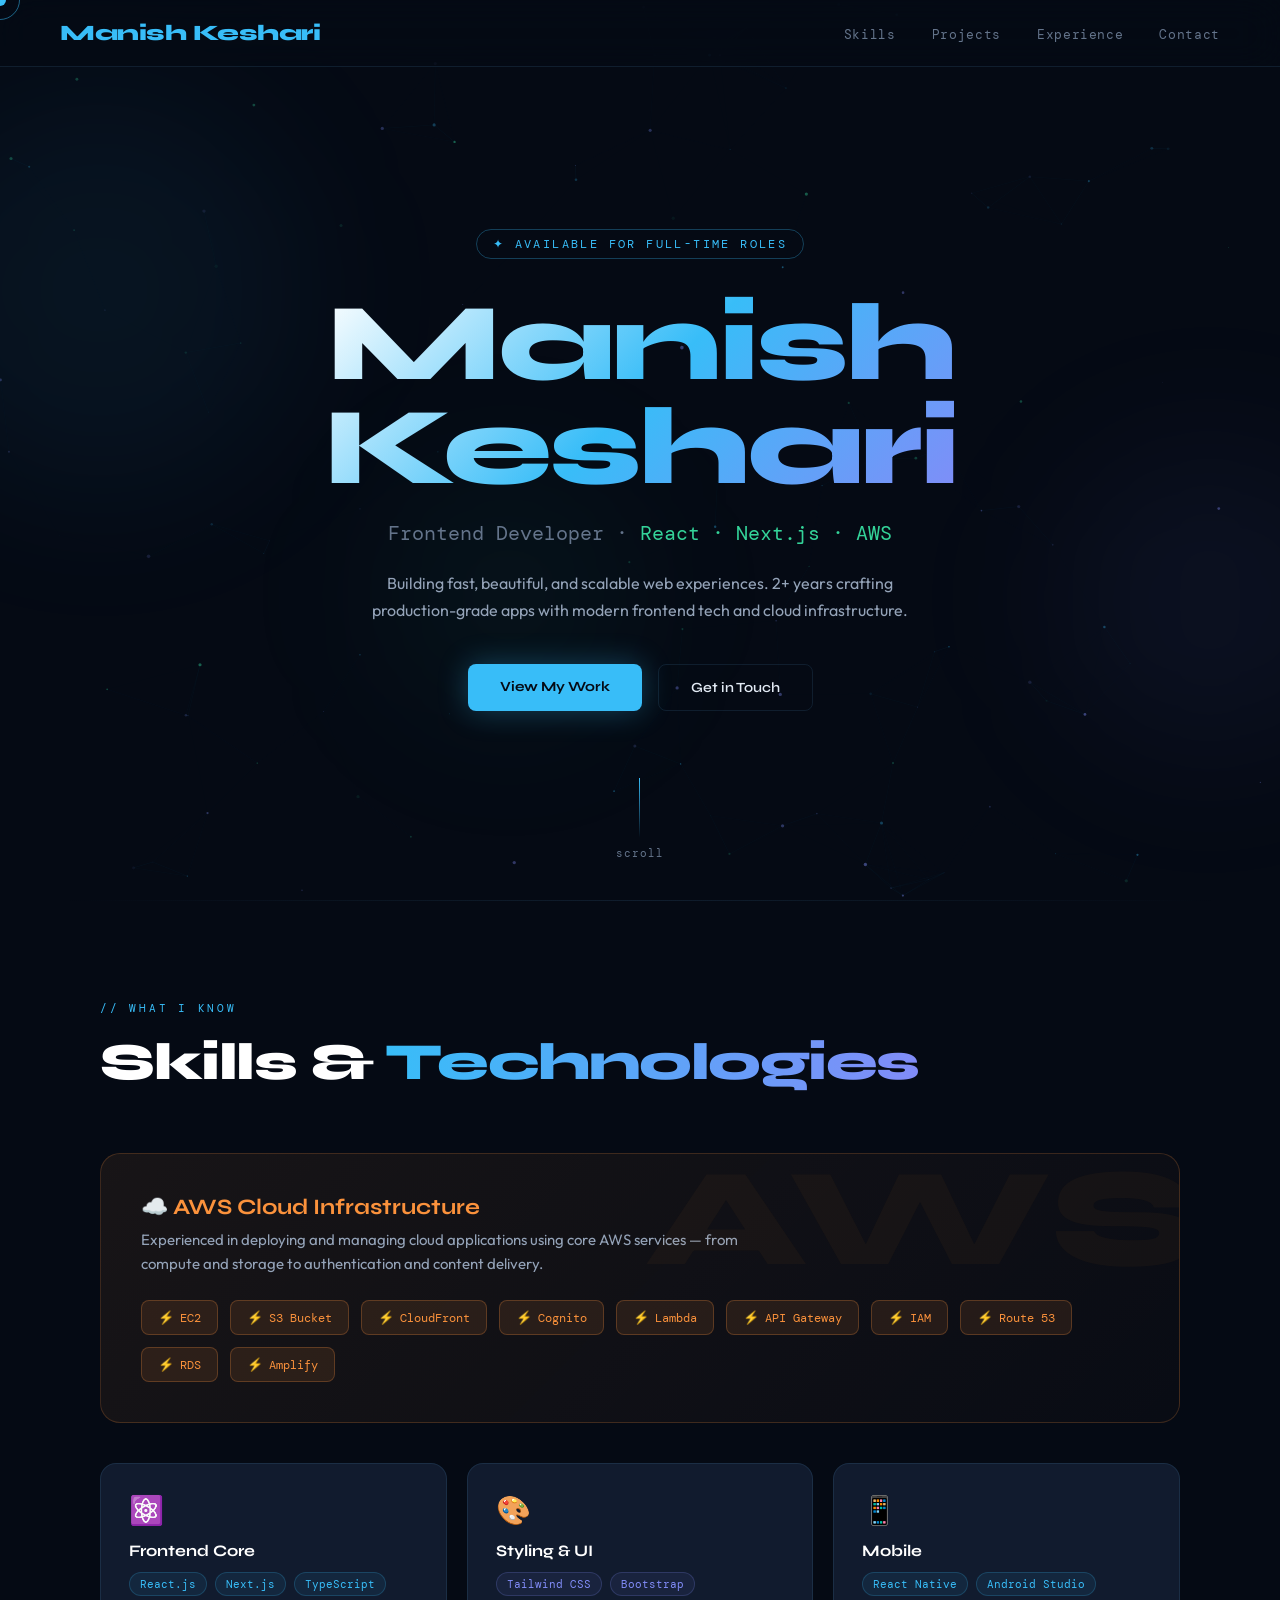
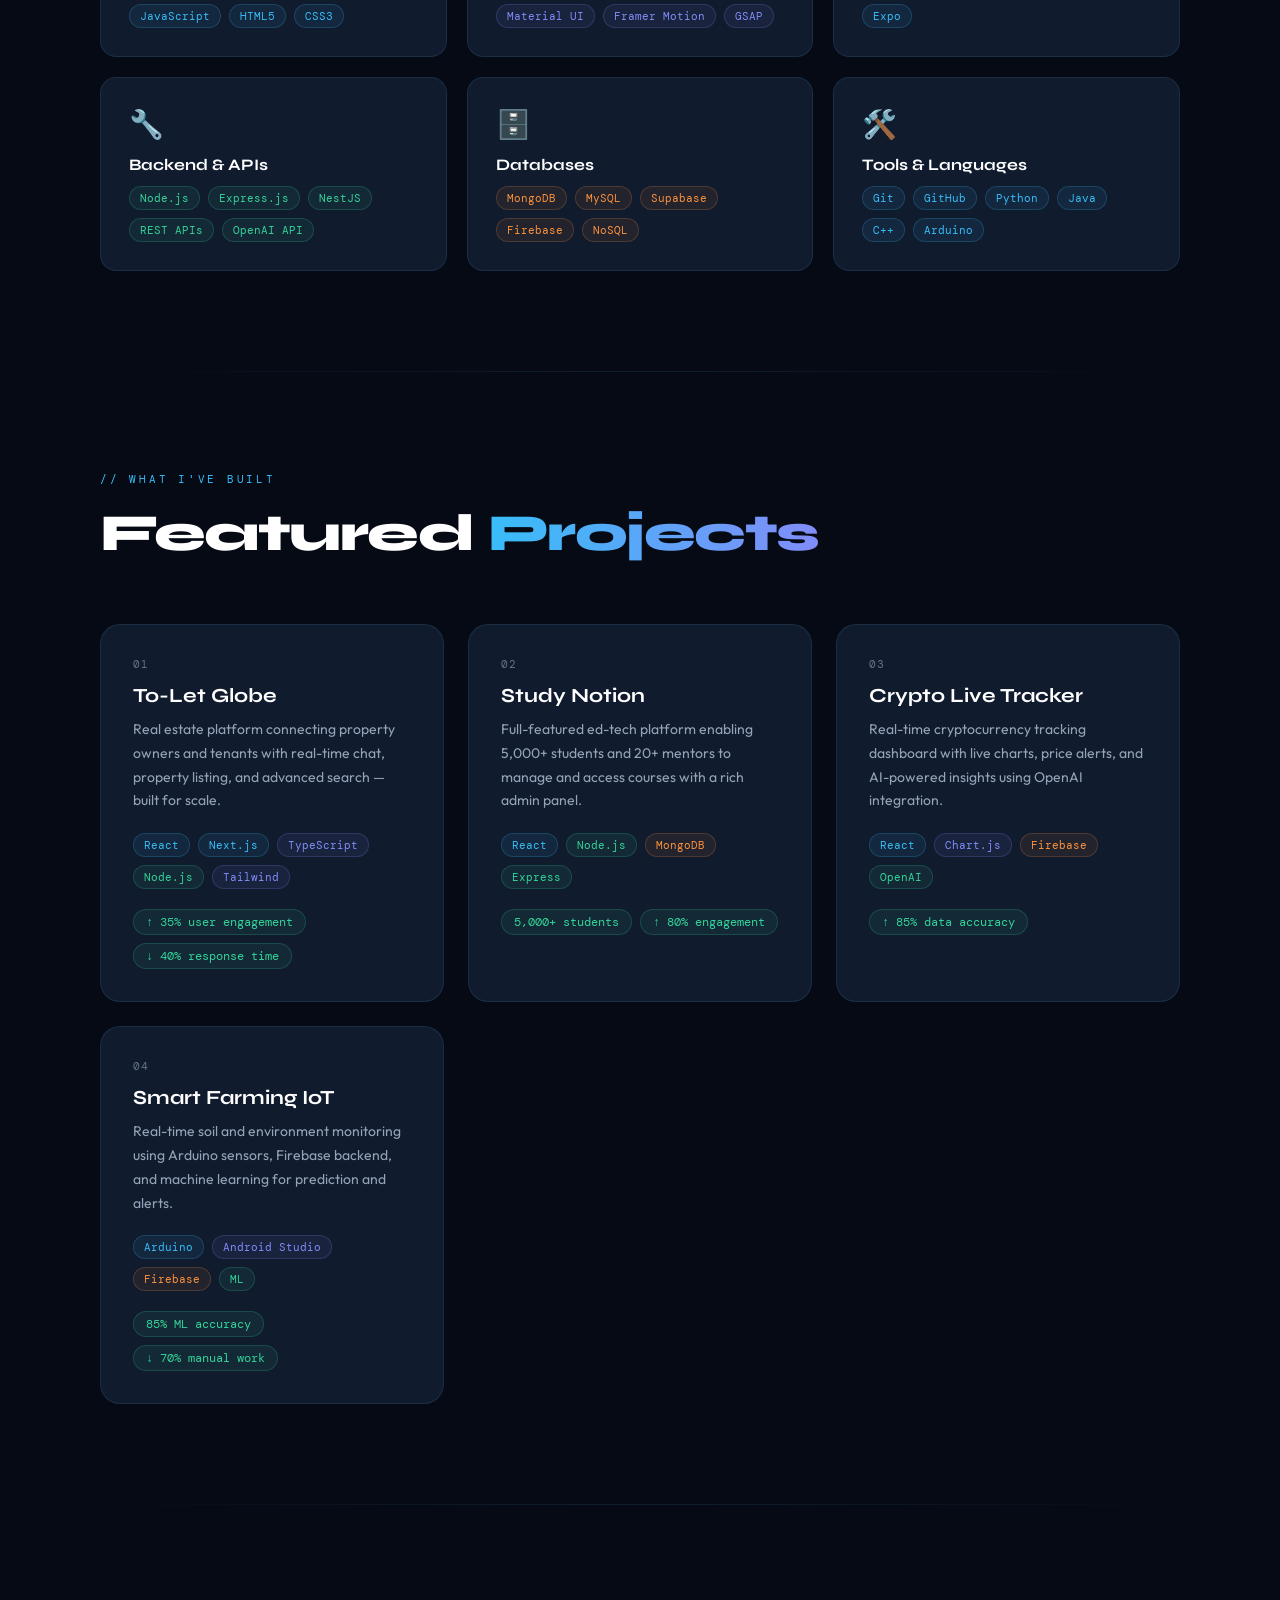
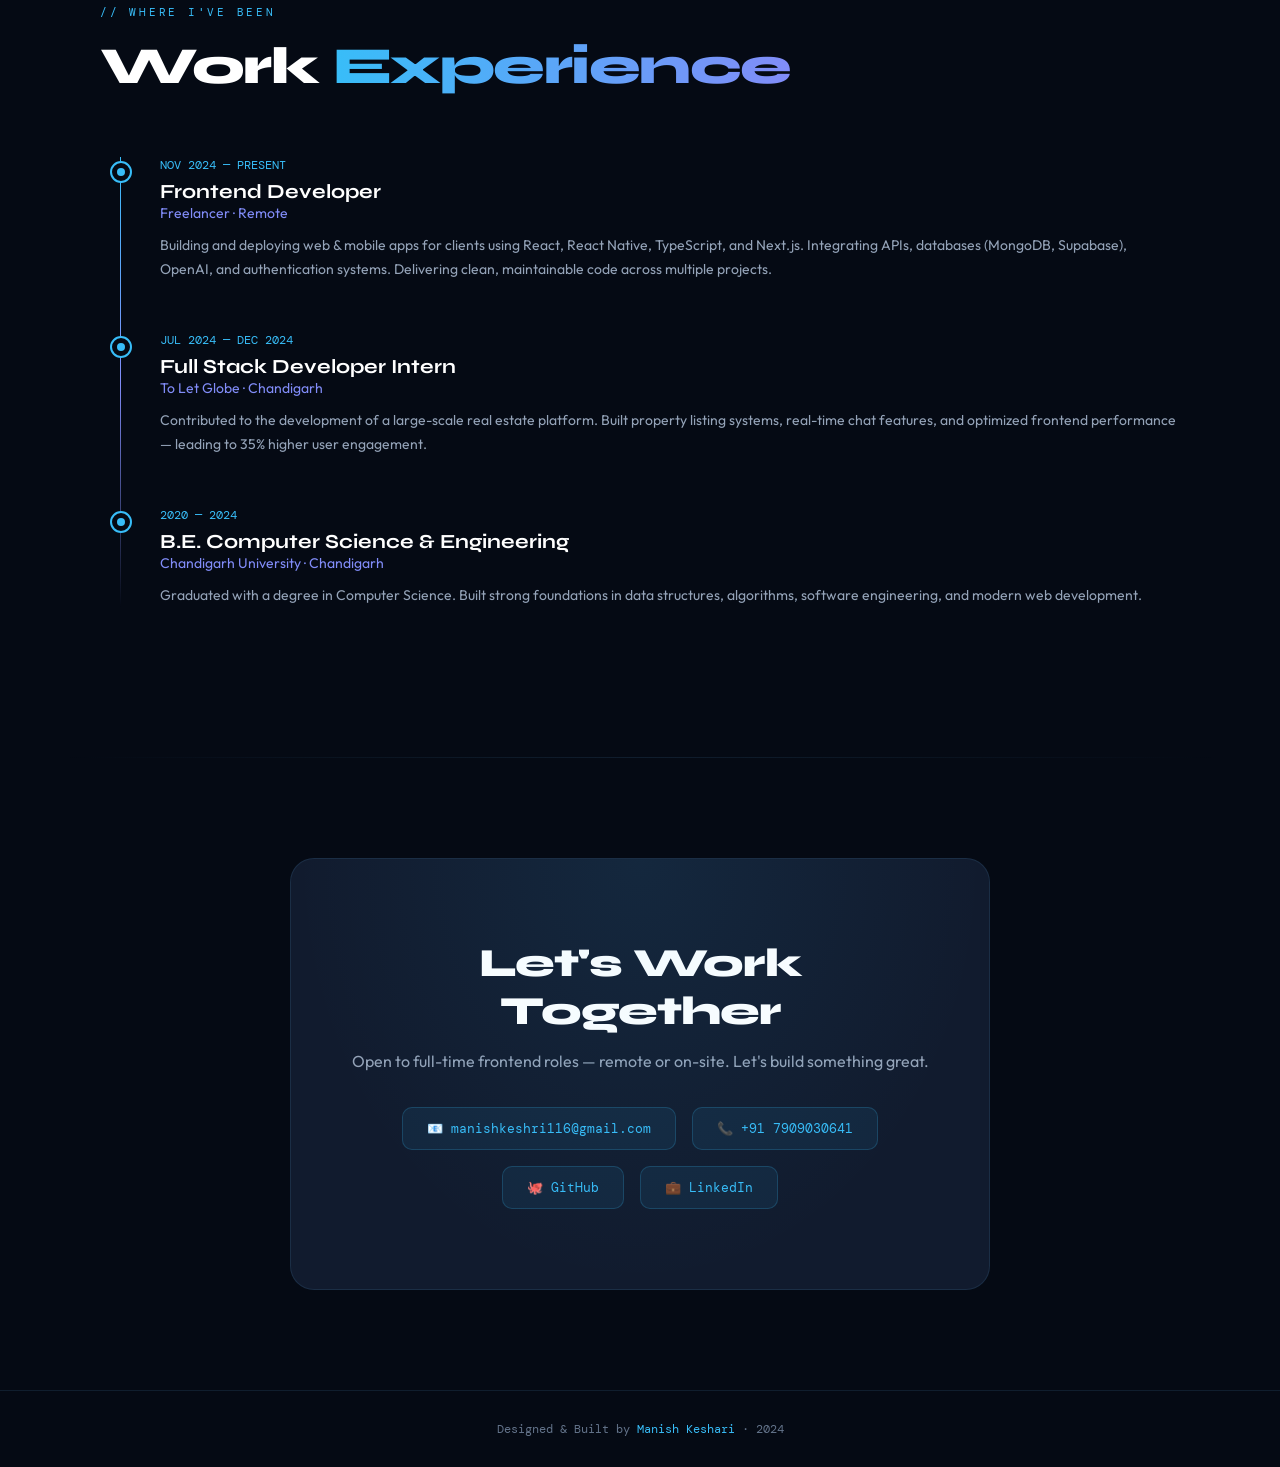
==== commit 919990ff: "footer name change" ====
--- a/index.html
+++ b/index.html
@@ -751,7 +751,7 @@
 </section>
 
 <footer>
-  <p>Designed & Built by <span style="color:var(--accent)">Manish Keshri</span> · 2024</p>
+  <p>Designed & Built by <span style="color:var(--accent)">Manish Keshari</span> · 2024</p>
 </footer>
 
 <script>
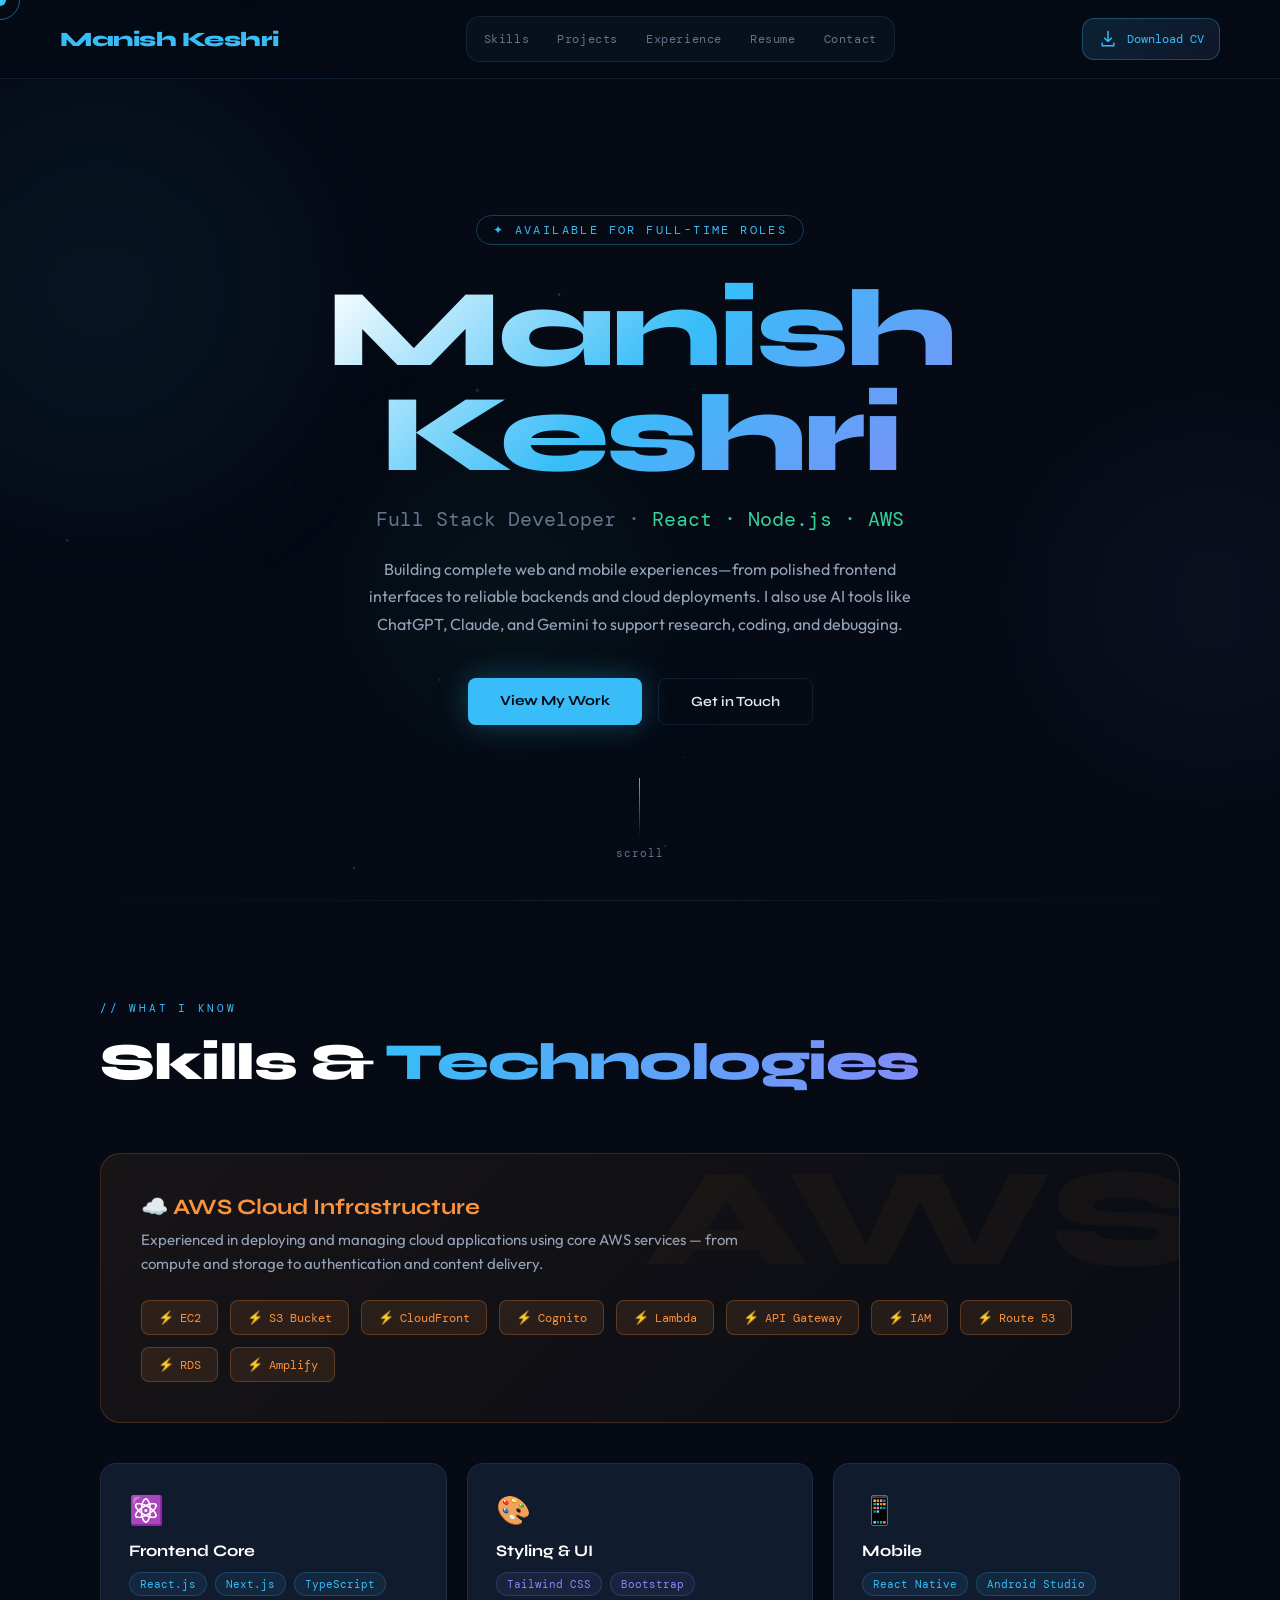
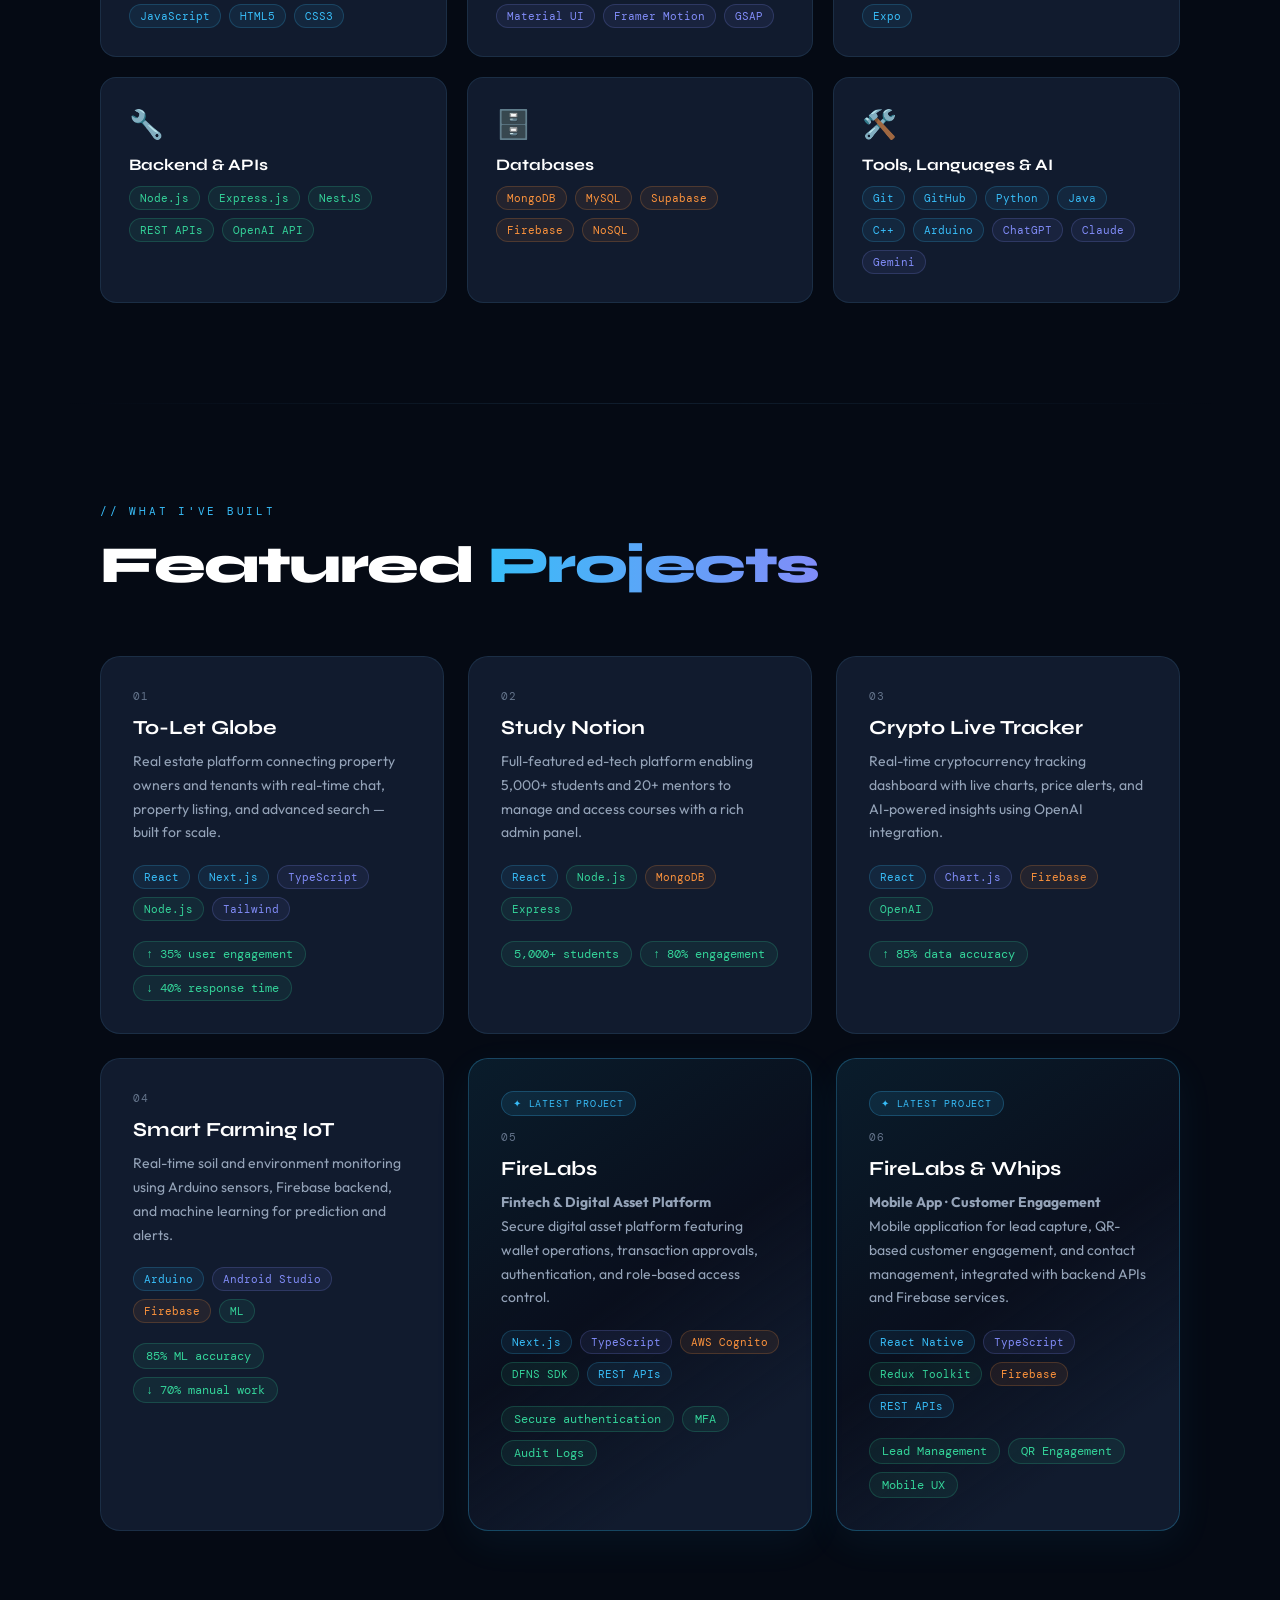
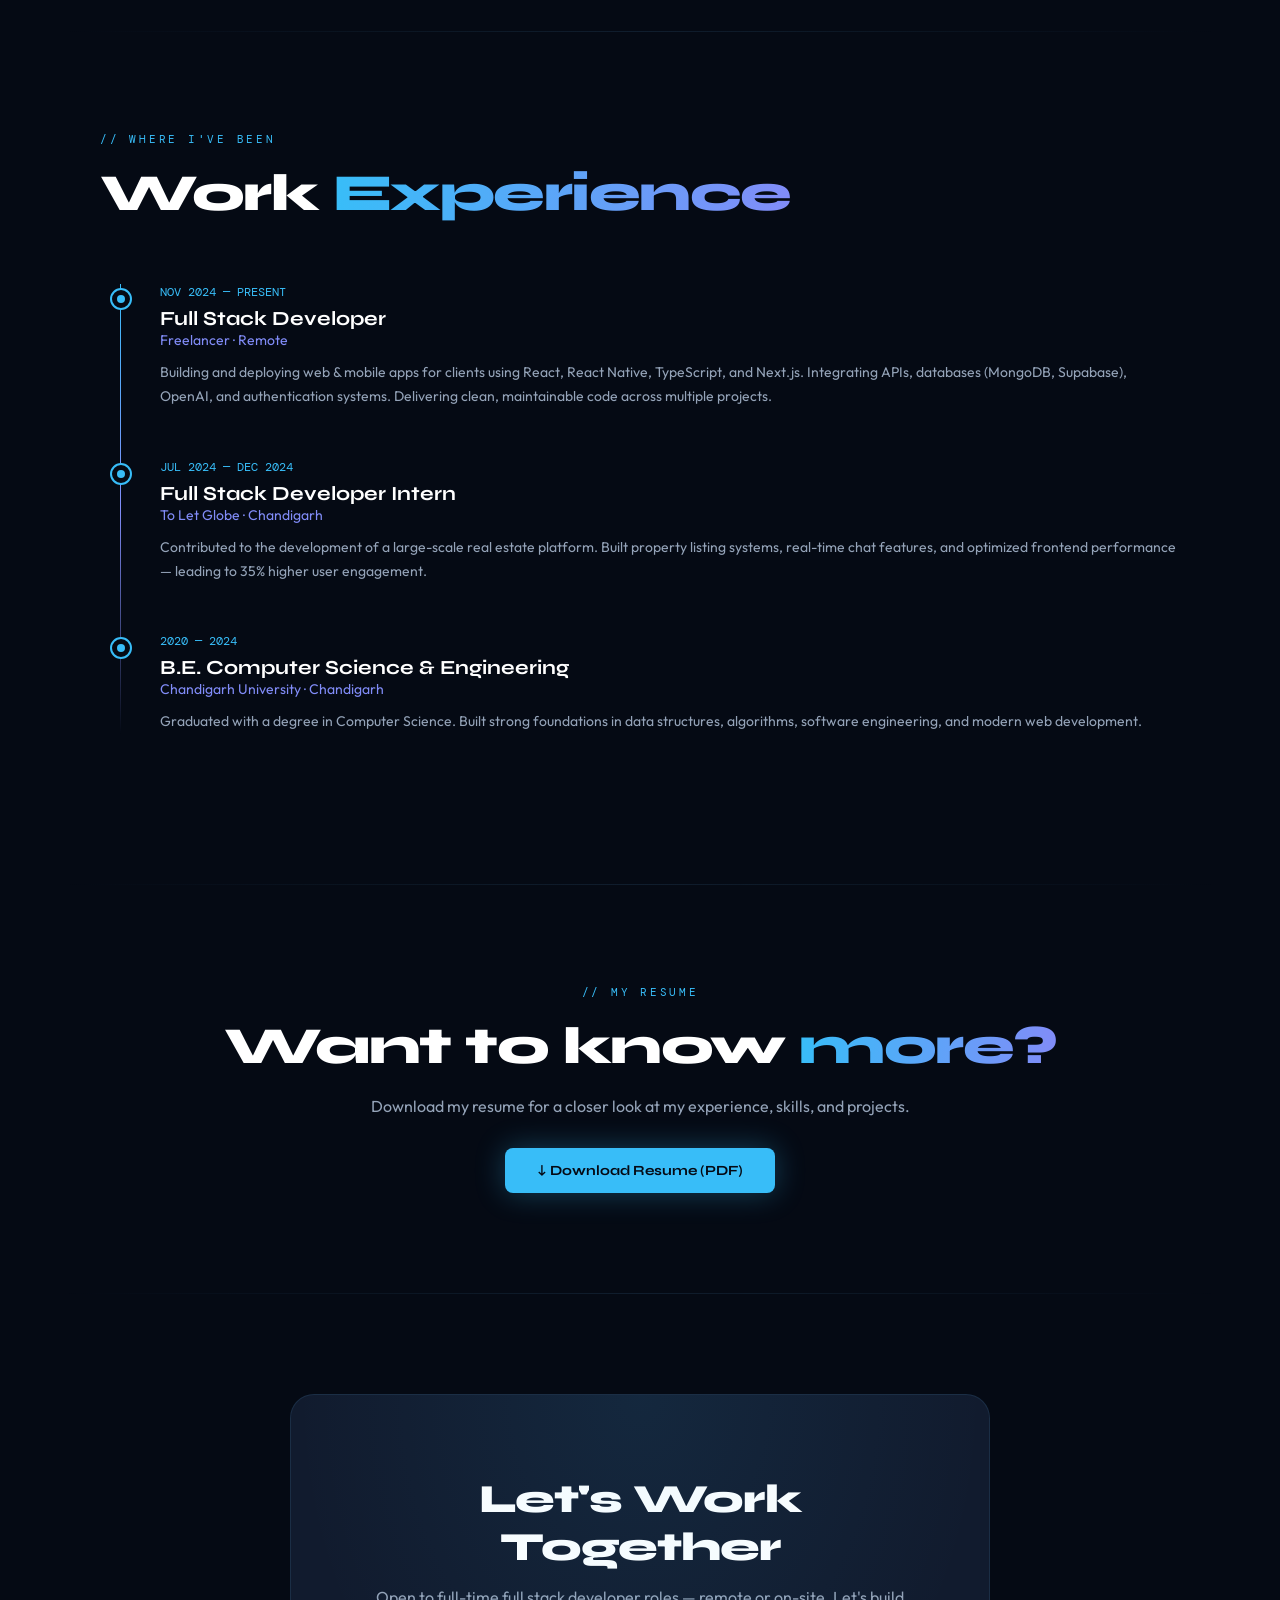
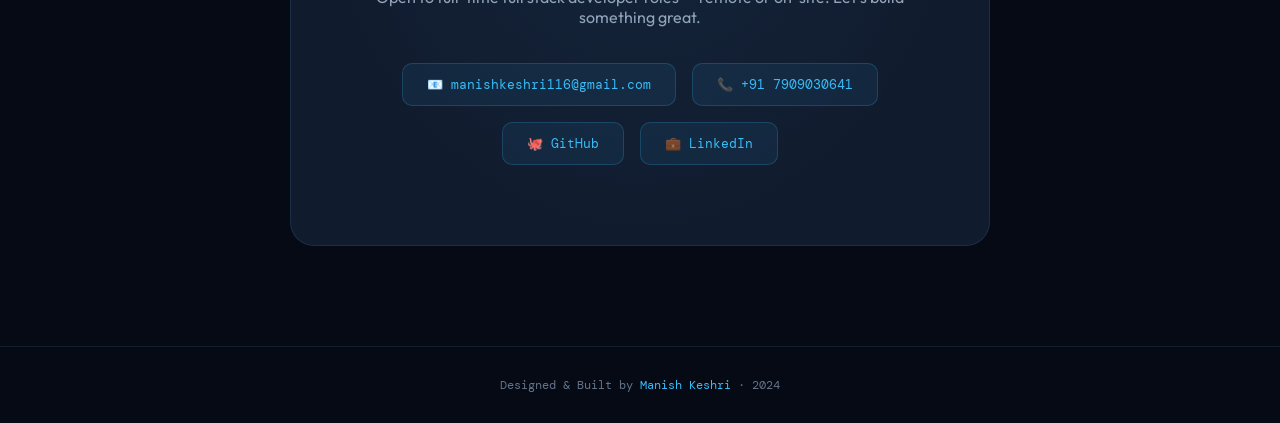
==== commit d11b1391: "Update portfolio and add resume download Co-authored-by: Copilot <223556219+Copilot@users.noreply.gi" ====
--- a/index.html
+++ b/index.html
@@ -3,497 +3,9 @@
 <head>
 <meta charset="UTF-8"/>
 <meta name="viewport" content="width=device-width, initial-scale=1.0"/>
-<title>Manish Keshri — Frontend Developer</title>
+<title>Manish Keshri — Full Stack Developer</title>
 <link href="https://fonts.googleapis.com/css2?family=Syne:wght@400;600;700;800&family=DM+Mono:ital,wght@0,400;0,500;1,400&family=Outfit:wght@300;400;500;600&display=swap" rel="stylesheet"/>
-<style>
-  :root {
-    --bg: #050A14;
-    --surface: #0D1626;
-    --card: #111B2E;
-    --border: rgba(99,179,237,0.12);
-    --accent: #38BDF8;
-    --accent2: #818CF8;
-    --accent3: #34D399;
-    --text: #E2EAF4;
-    --muted: #64748B;
-    --glow: rgba(56,189,248,0.15);
-  }
-
-  *, *::before, *::after { box-sizing: border-box; margin: 0; padding: 0; }
-
-  html { scroll-behavior: smooth; }
-
-  body {
-    background: var(--bg);
-    color: var(--text);
-    font-family: 'Outfit', sans-serif;
-    overflow-x: hidden;
-    cursor: none;
-  }
-
-  /* Custom Cursor */
-  .cursor {
-    position: fixed; width: 12px; height: 12px;
-    background: var(--accent); border-radius: 50%;
-    pointer-events: none; z-index: 9999;
-    transform: translate(-50%, -50%);
-    transition: transform 0.1s, width 0.2s, height 0.2s, background 0.2s;
-    mix-blend-mode: screen;
-  }
-  .cursor-ring {
-    position: fixed; width: 40px; height: 40px;
-    border: 1.5px solid rgba(56,189,248,0.5);
-    border-radius: 50%; pointer-events: none; z-index: 9998;
-    transform: translate(-50%, -50%);
-    transition: transform 0.12s ease, width 0.3s, height 0.3s, opacity 0.3s;
-  }
-  body:hover .cursor { opacity: 1; }
-
-  /* Canvas BG */
-  #bg-canvas {
-    position: fixed; top: 0; left: 0;
-    width: 100%; height: 100%; z-index: 0;
-    pointer-events: none;
-  }
-
-  /* NAV */
-  nav {
-    position: fixed; top: 0; left: 0; right: 0; z-index: 100;
-    padding: 20px 60px;
-    display: flex; justify-content: space-between; align-items: center;
-    background: rgba(5,10,20,0.7);
-    backdrop-filter: blur(20px);
-    border-bottom: 1px solid var(--border);
-  }
-  .nav-logo {
-    font-family: 'Syne', sans-serif;
-    font-weight: 800; font-size: 22px;
-    color: var(--accent);
-    letter-spacing: -0.5px;
-  }
-  .nav-links { display: flex; gap: 36px; list-style: none; }
-  .nav-links a {
-    font-family: 'DM Mono', monospace;
-    font-size: 13px; color: var(--muted);
-    text-decoration: none; letter-spacing: 0.05em;
-    transition: color 0.2s;
-    position: relative;
-  }
-  .nav-links a::after {
-    content: ''; position: absolute; bottom: -4px; left: 0;
-    width: 0; height: 1px; background: var(--accent);
-    transition: width 0.3s;
-  }
-  .nav-links a:hover { color: var(--accent); }
-  .nav-links a:hover::after { width: 100%; }
-
-  /* HERO */
-  .hero {
-    position: relative; z-index: 1;
-    min-height: 100vh;
-    display: flex; flex-direction: column;
-    justify-content: center; align-items: center;
-    text-align: center;
-    padding: 120px 40px 80px;
-  }
-  .hero-tag {
-    font-family: 'DM Mono', monospace;
-    font-size: 12px; color: var(--accent);
-    letter-spacing: 0.2em; text-transform: uppercase;
-    border: 1px solid rgba(56,189,248,0.3);
-    padding: 6px 16px; border-radius: 100px;
-    margin-bottom: 32px;
-    animation: fadeUp 0.8s ease both;
-  }
-  .hero-name {
-    font-family: 'Syne', sans-serif;
-    font-size: clamp(54px, 9vw, 110px);
-    font-weight: 800;
-    line-height: 0.95;
-    letter-spacing: -3px;
-    animation: fadeUp 0.8s 0.1s ease both;
-    background: linear-gradient(135deg, #fff 0%, var(--accent) 50%, var(--accent2) 100%);
-    -webkit-background-clip: text; -webkit-text-fill-color: transparent;
-    background-clip: text;
-  }
-  .hero-role {
-    font-family: 'DM Mono', monospace;
-    font-size: clamp(14px, 2vw, 20px);
-    color: var(--muted);
-    margin-top: 20px;
-    animation: fadeUp 0.8s 0.2s ease both;
-  }
-  .hero-role span { color: var(--accent3); }
-  .hero-desc {
-    max-width: 560px;
-    color: #94A3B8;
-    font-size: 16px;
-    line-height: 1.7;
-    margin-top: 24px;
-    animation: fadeUp 0.8s 0.3s ease both;
-  }
-  .hero-cta {
-    display: flex; gap: 16px; margin-top: 40px;
-    animation: fadeUp 0.8s 0.4s ease both;
-    flex-wrap: wrap; justify-content: center;
-  }
-  .btn-primary {
-    padding: 14px 32px;
-    background: var(--accent);
-    color: #050A14;
-    border: none; border-radius: 8px;
-    font-family: 'Syne', sans-serif;
-    font-weight: 700; font-size: 14px;
-    cursor: none; text-decoration: none;
-    transition: transform 0.2s, box-shadow 0.2s;
-    box-shadow: 0 0 30px rgba(56,189,248,0.3);
-  }
-  .btn-primary:hover {
-    transform: translateY(-2px);
-    box-shadow: 0 0 50px rgba(56,189,248,0.5);
-  }
-  .btn-outline {
-    padding: 14px 32px;
-    background: transparent;
-    color: var(--text); border: 1px solid var(--border);
-    border-radius: 8px;
-    font-family: 'Syne', sans-serif;
-    font-weight: 600; font-size: 14px;
-    cursor: none; text-decoration: none;
-    transition: border-color 0.2s, color 0.2s;
-  }
-  .btn-outline:hover { border-color: var(--accent); color: var(--accent); }
-
-  .scroll-indicator {
-    position: absolute; bottom: 40px;
-    display: flex; flex-direction: column; align-items: center; gap: 8px;
-    animation: fadeUp 1s 0.8s ease both;
-    color: var(--muted); font-size: 11px;
-    font-family: 'DM Mono', monospace; letter-spacing: 0.1em;
-  }
-  .scroll-line {
-    width: 1px; height: 60px;
-    background: linear-gradient(to bottom, var(--accent), transparent);
-    animation: scrollPulse 2s ease-in-out infinite;
-  }
-
-  /* SECTIONS */
-  section {
-    position: relative; z-index: 1;
-    padding: 100px 60px;
-    max-width: 1200px; margin: 0 auto;
-  }
-  .section-label {
-    font-family: 'DM Mono', monospace;
-    font-size: 11px; color: var(--accent);
-    letter-spacing: 0.25em; text-transform: uppercase;
-    margin-bottom: 16px;
-  }
-  .section-title {
-    font-family: 'Syne', sans-serif;
-    font-size: clamp(32px, 5vw, 52px);
-    font-weight: 800; letter-spacing: -1.5px;
-    margin-bottom: 60px;
-    color: #fff;
-  }
-  .section-title em {
-    font-style: normal;
-    background: linear-gradient(90deg, var(--accent), var(--accent2));
-    -webkit-background-clip: text; -webkit-text-fill-color: transparent;
-    background-clip: text;
-  }
-
-  /* SKILLS */
-  .skills-grid {
-    display: grid;
-    grid-template-columns: repeat(auto-fill, minmax(280px, 1fr));
-    gap: 20px;
-  }
-  .skill-card {
-    background: var(--card);
-    border: 1px solid var(--border);
-    border-radius: 16px;
-    padding: 28px;
-    transition: transform 0.3s, border-color 0.3s, box-shadow 0.3s;
-    opacity: 0; transform: translateY(30px);
-  }
-  .skill-card.visible {
-    animation: fadeUp 0.6s ease forwards;
-  }
-  .skill-card:hover {
-    transform: translateY(-6px);
-    border-color: var(--accent);
-    box-shadow: 0 20px 60px rgba(56,189,248,0.1);
-  }
-  .skill-icon {
-    font-size: 28px; margin-bottom: 14px;
-    display: block;
-  }
-  .skill-card h3 {
-    font-family: 'Syne', sans-serif;
-    font-size: 16px; font-weight: 700;
-    color: #fff; margin-bottom: 12px;
-  }
-  .skill-tags {
-    display: flex; flex-wrap: wrap; gap: 8px;
-  }
-  .tag {
-    font-family: 'DM Mono', monospace;
-    font-size: 11px;
-    padding: 4px 10px; border-radius: 100px;
-    background: rgba(56,189,248,0.08);
-    color: var(--accent);
-    border: 1px solid rgba(56,189,248,0.2);
-    transition: background 0.2s;
-  }
-  .tag:hover { background: rgba(56,189,248,0.18); }
-  .tag.purple { background: rgba(129,140,248,0.08); color: var(--accent2); border-color: rgba(129,140,248,0.2); }
-  .tag.green { background: rgba(52,211,153,0.08); color: var(--accent3); border-color: rgba(52,211,153,0.2); }
-  .tag.orange { background: rgba(251,146,60,0.08); color: #FB923C; border-color: rgba(251,146,60,0.2); }
-
-  /* AWS SECTION */
-  .aws-banner {
-    background: linear-gradient(135deg, rgba(251,146,60,0.08), rgba(251,146,60,0.02));
-    border: 1px solid rgba(251,146,60,0.2);
-    border-radius: 20px;
-    padding: 40px;
-    margin-bottom: 40px;
-    position: relative; overflow: hidden;
-  }
-  .aws-banner::before {
-    content: 'AWS';
-    position: absolute; right: -20px; top: -20px;
-    font-family: 'Syne', sans-serif;
-    font-size: 140px; font-weight: 800;
-    color: rgba(251,146,60,0.04);
-    pointer-events: none;
-  }
-  .aws-banner h3 {
-    font-family: 'Syne', sans-serif;
-    font-size: 22px; font-weight: 700;
-    color: #FB923C; margin-bottom: 8px;
-  }
-  .aws-banner p {
-    color: #94A3B8; font-size: 15px; line-height: 1.6;
-    max-width: 600px; margin-bottom: 24px;
-  }
-  .aws-services {
-    display: flex; flex-wrap: wrap; gap: 12px;
-  }
-  .aws-tag {
-    font-family: 'DM Mono', monospace;
-    font-size: 12px; padding: 8px 16px;
-    border-radius: 8px;
-    background: rgba(251,146,60,0.1);
-    color: #FB923C;
-    border: 1px solid rgba(251,146,60,0.25);
-    display: flex; align-items: center; gap: 6px;
-    transition: transform 0.2s, background 0.2s;
-  }
-  .aws-tag:hover { transform: translateY(-2px); background: rgba(251,146,60,0.18); }
-  .aws-tag::before { content: '⚡'; font-size: 13px; }
-
-  /* PROJECTS */
-  .projects-grid {
-    display: grid;
-    grid-template-columns: repeat(auto-fill, minmax(340px, 1fr));
-    gap: 24px;
-  }
-  .project-card {
-    background: var(--card);
-    border: 1px solid var(--border);
-    border-radius: 20px;
-    padding: 32px;
-    transition: transform 0.3s, border-color 0.3s, box-shadow 0.3s;
-    opacity: 0; transform: translateY(30px);
-    position: relative; overflow: hidden;
-  }
-  .project-card::before {
-    content: '';
-    position: absolute; top: 0; left: 0; right: 0; height: 2px;
-    background: linear-gradient(90deg, var(--accent), var(--accent2));
-    transform: scaleX(0); transform-origin: left;
-    transition: transform 0.4s;
-  }
-  .project-card:hover::before { transform: scaleX(1); }
-  .project-card.visible { animation: fadeUp 0.6s ease forwards; }
-  .project-card:hover {
-    transform: translateY(-8px);
-    border-color: rgba(56,189,248,0.3);
-    box-shadow: 0 30px 80px rgba(56,189,248,0.08);
-  }
-  .project-num {
-    font-family: 'DM Mono', monospace;
-    font-size: 11px; color: var(--muted);
-    letter-spacing: 0.1em; margin-bottom: 12px;
-  }
-  .project-card h3 {
-    font-family: 'Syne', sans-serif;
-    font-size: 20px; font-weight: 700;
-    color: #fff; margin-bottom: 10px;
-  }
-  .project-card p {
-    color: #94A3B8; font-size: 14px;
-    line-height: 1.7; margin-bottom: 20px;
-  }
-  .project-tech { display: flex; flex-wrap: wrap; gap: 8px; margin-bottom: 20px; }
-  .project-stat {
-    display: inline-flex; align-items: center; gap: 6px;
-    font-family: 'DM Mono', monospace;
-    font-size: 12px; color: var(--accent3);
-    background: rgba(52,211,153,0.08);
-    padding: 4px 12px; border-radius: 100px;
-    border: 1px solid rgba(52,211,153,0.2);
-  }
-
-  /* EXPERIENCE TIMELINE */
-  .timeline { position: relative; }
-  .timeline::before {
-    content: '';
-    position: absolute; left: 20px; top: 0; bottom: 0;
-    width: 1px;
-    background: linear-gradient(to bottom, var(--accent), var(--accent2), transparent);
-  }
-  .timeline-item {
-    padding-left: 60px; position: relative;
-    margin-bottom: 50px;
-    opacity: 0; transform: translateX(-20px);
-  }
-  .timeline-item.visible { animation: fadeRight 0.6s ease forwards; }
-  .timeline-dot {
-    position: absolute; left: 10px; top: 4px;
-    width: 22px; height: 22px;
-    border-radius: 50%;
-    background: var(--bg);
-    border: 2px solid var(--accent);
-    display: flex; align-items: center; justify-content: center;
-  }
-  .timeline-dot::after {
-    content: ''; width: 8px; height: 8px;
-    border-radius: 50%; background: var(--accent);
-    animation: pulse 2s ease-in-out infinite;
-  }
-  .timeline-date {
-    font-family: 'DM Mono', monospace;
-    font-size: 12px; color: var(--accent);
-    margin-bottom: 6px;
-  }
-  .timeline-title {
-    font-family: 'Syne', sans-serif;
-    font-size: 20px; font-weight: 700;
-    color: #fff;
-  }
-  .timeline-company {
-    color: var(--accent2); font-size: 14px;
-    margin-bottom: 12px;
-  }
-  .timeline-desc {
-    color: #94A3B8; font-size: 14px; line-height: 1.7;
-  }
-
-  /* CONTACT */
-  .contact-section {
-    text-align: center;
-    padding: 100px 40px;
-  }
-  .contact-card {
-    background: var(--card);
-    border: 1px solid var(--border);
-    border-radius: 24px;
-    padding: 80px 60px;
-    max-width: 700px; margin: 0 auto;
-    position: relative; overflow: hidden;
-  }
-  .contact-card::before {
-    content: '';
-    position: absolute; inset: 0;
-    background: radial-gradient(ellipse at 50% 0%, rgba(56,189,248,0.08), transparent 70%);
-    pointer-events: none;
-  }
-  .contact-card h2 {
-    font-family: 'Syne', sans-serif;
-    font-size: 40px; font-weight: 800;
-    letter-spacing: -1px; color: #fff;
-    margin-bottom: 16px;
-  }
-  .contact-card p { color: #94A3B8; font-size: 16px; margin-bottom: 36px; }
-  .contact-links {
-    display: flex; justify-content: center; gap: 16px; flex-wrap: wrap;
-  }
-  .contact-link {
-    display: flex; align-items: center; gap: 8px;
-    padding: 12px 24px; border-radius: 10px;
-    background: rgba(56,189,248,0.08);
-    border: 1px solid rgba(56,189,248,0.2);
-    color: var(--accent);
-    font-family: 'DM Mono', monospace;
-    font-size: 13px; text-decoration: none;
-    transition: all 0.2s;
-  }
-  .contact-link:hover {
-    background: rgba(56,189,248,0.15);
-    transform: translateY(-2px);
-  }
-
-  /* FOOTER */
-  footer {
-    position: relative; z-index: 1;
-    text-align: center; padding: 30px;
-    border-top: 1px solid var(--border);
-    color: var(--muted);
-    font-family: 'DM Mono', monospace;
-    font-size: 12px;
-  }
-
-  /* DIVIDER */
-  .divider {
-    position: relative; z-index: 1;
-    height: 1px;
-    background: linear-gradient(90deg, transparent, var(--border), transparent);
-    margin: 0 60px;
-  }
-
-  /* ANIMATIONS */
-  @keyframes fadeUp {
-    from { opacity: 0; transform: translateY(30px); }
-    to { opacity: 1; transform: translateY(0); }
-  }
-  @keyframes fadeRight {
-    from { opacity: 0; transform: translateX(-20px); }
-    to { opacity: 1; transform: translateX(0); }
-  }
-  @keyframes scrollPulse {
-    0%, 100% { opacity: 0.3; }
-    50% { opacity: 1; }
-  }
-  @keyframes pulse {
-    0%, 100% { transform: scale(1); opacity: 1; }
-    50% { transform: scale(1.5); opacity: 0.5; }
-  }
-  @keyframes float {
-    0%, 100% { transform: translateY(0); }
-    50% { transform: translateY(-10px); }
-  }
-
-  /* Glowing orbs */
-  .orb {
-    position: fixed; border-radius: 50%;
-    filter: blur(80px); pointer-events: none; z-index: 0;
-    animation: float 8s ease-in-out infinite;
-  }
-  .orb-1 { width: 400px; height: 400px; background: rgba(56,189,248,0.06); top: 10%; left: -100px; animation-delay: 0s; }
-  .orb-2 { width: 300px; height: 300px; background: rgba(129,140,248,0.06); top: 50%; right: -80px; animation-delay: 3s; }
-  .orb-3 { width: 250px; height: 250px; background: rgba(52,211,153,0.05); bottom: 20%; left: 30%; animation-delay: 5s; }
-
-  @media (max-width: 768px) {
-    nav { padding: 16px 24px; }
-    .nav-links { display: none; }
-    section { padding: 80px 24px; }
-    .contact-card { padding: 50px 30px; }
-    .divider { margin: 0 24px; }
-    .projects-grid { grid-template-columns: 1fr; }
-  }
-</style>
+<link rel="stylesheet" href="styles.css"/>
 </head>
 <body>
 
@@ -508,21 +20,28 @@
 
 <!-- NAV -->
 <nav>
-  <div class="nav-logo">Manish Keshari</div>
+  <div class="nav-logo">Manish Keshri</div>
   <ul class="nav-links">
     <li><a href="#skills">Skills</a></li>
     <li><a href="#projects">Projects</a></li>
     <li><a href="#experience">Experience</a></li>
+    <li><a href="#resume">Resume</a></li>
     <li><a href="#contact">Contact</a></li>
   </ul>
+  <a class="nav-download" href="Manish_Keshri.pdf" download="Manish_Keshri.pdf" aria-label="Download resume PDF" title="Download Resume">
+    <svg aria-hidden="true" viewBox="0 0 24 24" fill="none" xmlns="http://www.w3.org/2000/svg">
+      <path d="M12 3v12m0 0 4-4m-4 4-4-4M5 17v3h14v-3" stroke="currentColor" stroke-width="1.8" stroke-linecap="round" stroke-linejoin="round"/>
+    </svg>
+    <span>Download CV</span>
+  </a>
 </nav>
 
 <!-- HERO -->
 <section class="hero">
   <div class="hero-tag">✦ Available for full-time roles</div>
-  <h1 class="hero-name">Manish<br/>Keshari</h1>
-  <p class="hero-role">Frontend Developer · <span>React · Next.js · AWS</span></p>
-  <p class="hero-desc">Building fast, beautiful, and scalable web experiences. 2+ years crafting production-grade apps with modern frontend tech and cloud infrastructure.</p>
+  <h1 class="hero-name">Manish<br/>Keshri</h1>
+  <p class="hero-role">Full Stack Developer · <span>React · Node.js · AWS</span></p>
+  <p class="hero-desc">Building complete web and mobile experiences—from polished frontend interfaces to reliable backends and cloud deployments. I also use AI tools like ChatGPT, Claude, and Gemini to support research, coding, and debugging.</p>
   <div class="hero-cta">
     <a href="#projects" class="btn-primary">View My Work</a>
     <a href="#contact" class="btn-outline">Get in Touch</a>
@@ -615,7 +134,7 @@
     </div>
     <div class="skill-card">
       <span class="skill-icon">🛠️</span>
-      <h3>Tools & Languages</h3>
+      <h3>Tools, Languages & AI</h3>
       <div class="skill-tags">
         <span class="tag">Git</span>
         <span class="tag">GitHub</span>
@@ -623,6 +142,9 @@
         <span class="tag">Java</span>
         <span class="tag">C++</span>
         <span class="tag">Arduino</span>
+        <span class="tag purple">ChatGPT</span>
+        <span class="tag purple">Claude</span>
+        <span class="tag purple">Gemini</span>
       </div>
     </div>
   </div>
@@ -697,6 +219,44 @@
       <div style="display:flex;gap:8px;flex-wrap:wrap;">
         <span class="project-stat">85% ML accuracy</span>
         <span class="project-stat">↓ 70% manual work</span>
+      </div>
+    </div>
+
+    <div class="project-card latest-project">
+      <span class="project-badge">✦ Latest Project</span>
+      <div class="project-num">05</div>
+      <h3>FireLabs</h3>
+      <p><strong>Fintech &amp; Digital Asset Platform</strong><br/>Secure digital asset platform featuring wallet operations, transaction approvals, authentication, and role-based access control.</p>
+      <div class="project-tech">
+        <span class="tag">Next.js</span>
+        <span class="tag purple">TypeScript</span>
+        <span class="tag orange">AWS Cognito</span>
+        <span class="tag green">DFNS SDK</span>
+        <span class="tag">REST APIs</span>
+      </div>
+      <div style="display:flex;gap:8px;flex-wrap:wrap;">
+        <span class="project-stat">Secure authentication</span>
+        <span class="project-stat">MFA</span>
+        <span class="project-stat">Audit Logs</span>
+      </div>
+    </div>
+
+    <div class="project-card latest-project">
+      <span class="project-badge">✦ Latest Project</span>
+      <div class="project-num">06</div>
+      <h3>FireLabs &amp; Whips</h3>
+      <p><strong>Mobile App · Customer Engagement</strong><br/>Mobile application for lead capture, QR-based customer engagement, and contact management, integrated with backend APIs and Firebase services.</p>
+      <div class="project-tech">
+        <span class="tag">React Native</span>
+        <span class="tag purple">TypeScript</span>
+        <span class="tag green">Redux Toolkit</span>
+        <span class="tag orange">Firebase</span>
+        <span class="tag">REST APIs</span>
+      </div>
+      <div style="display:flex;gap:8px;flex-wrap:wrap;">
+        <span class="project-stat">Lead Management</span>
+        <span class="project-stat">QR Engagement</span>
+        <span class="project-stat">Mobile UX</span>
       </div>
     </div>
 
@@ -713,7 +273,7 @@
     <div class="timeline-item">
       <div class="timeline-dot"></div>
       <div class="timeline-date">NOV 2024 — PRESENT</div>
-      <div class="timeline-title">Frontend Developer</div>
+      <div class="timeline-title">Full Stack Developer</div>
       <div class="timeline-company">Freelancer · Remote</div>
       <div class="timeline-desc">Building and deploying web & mobile apps for clients using React, React Native, TypeScript, and Next.js. Integrating APIs, databases (MongoDB, Supabase), OpenAI, and authentication systems. Delivering clean, maintainable code across multiple projects.</div>
     </div>
@@ -736,11 +296,21 @@
 
 <div class="divider"></div>
 
+<!-- RESUME -->
+<section id="resume" class="resume-section">
+  <div class="section-label">// my resume</div>
+  <h2 class="section-title resume-title">Want to know <em>more?</em></h2>
+  <p class="resume-copy">Download my resume for a closer look at my experience, skills, and projects.</p>
+  <a class="btn-primary resume-button" href="Manish_Keshri.pdf" download="Manish_Keshri.pdf">↓ Download Resume (PDF)</a>
+</section>
+
+<div class="divider"></div>
+
 <!-- CONTACT -->
 <section id="contact" class="contact-section" style="padding:100px 40px;">
   <div class="contact-card">
     <h2>Let's Work Together</h2>
-    <p>Open to full-time frontend roles — remote or on-site. Let's build something great.</p>
+    <p>Open to full-time full stack developer roles — remote or on-site. Let's build something great.</p>
     <div class="contact-links">
       <a href="mailto:manishkeshri116@gmail.com" class="contact-link">📧 manishkeshri116@gmail.com</a>
       <a href="tel:+917909030641" class="contact-link">📞 +91 7909030641</a>
@@ -751,120 +321,9 @@
 </section>
 
 <footer>
-  <p>Designed & Built by <span style="color:var(--accent)">Manish Keshari</span> · 2024</p>
+  <p>Designed & Built by <span style="color:var(--accent)">Manish Keshri</span> · 2024</p>
 </footer>
 
-<script>
-  // Custom cursor
-  const cursor = document.getElementById('cursor');
-  const ring = document.getElementById('cursor-ring');
-  let mx = 0, my = 0, rx = 0, ry = 0;
-  document.addEventListener('mousemove', e => {
-    mx = e.clientX; my = e.clientY;
-    cursor.style.left = mx + 'px';
-    cursor.style.top = my + 'px';
-  });
-  function animRing() {
-    rx += (mx - rx) * 0.12;
-    ry += (my - ry) * 0.12;
-    ring.style.left = rx + 'px';
-    ring.style.top = ry + 'px';
-    requestAnimationFrame(animRing);
-  }
-  animRing();
-  document.querySelectorAll('a, button').forEach(el => {
-    el.addEventListener('mouseenter', () => {
-      cursor.style.transform = 'translate(-50%,-50%) scale(2)';
-      ring.style.width = '60px'; ring.style.height = '60px';
-      ring.style.opacity = '0.5';
-    });
-    el.addEventListener('mouseleave', () => {
-      cursor.style.transform = 'translate(-50%,-50%) scale(1)';
-      ring.style.width = '40px'; ring.style.height = '40px';
-      ring.style.opacity = '1';
-    });
-  });
-
-  // Particle canvas background
-  const canvas = document.getElementById('bg-canvas');
-  const ctx = canvas.getContext('2d');
-  let particles = [];
-  function resize() {
-    canvas.width = window.innerWidth;
-    canvas.height = window.innerHeight;
-  }
-  resize();
-  window.addEventListener('resize', resize);
-
-  class Particle {
-    constructor() { this.reset(); }
-    reset() {
-      this.x = Math.random() * canvas.width;
-      this.y = Math.random() * canvas.height;
-      this.vx = (Math.random() - 0.5) * 0.3;
-      this.vy = (Math.random() - 0.5) * 0.3;
-      this.alpha = Math.random() * 0.4 + 0.05;
-      this.size = Math.random() * 1.5 + 0.3;
-      this.color = Math.random() > 0.6 ? '#38BDF8' : Math.random() > 0.5 ? '#818CF8' : '#34D399';
-    }
-    update() {
-      this.x += this.vx; this.y += this.vy;
-      if (this.x < 0 || this.x > canvas.width || this.y < 0 || this.y > canvas.height) this.reset();
-    }
-    draw() {
-      ctx.beginPath();
-      ctx.arc(this.x, this.y, this.size, 0, Math.PI * 2);
-      ctx.fillStyle = this.color;
-      ctx.globalAlpha = this.alpha;
-      ctx.fill();
-      ctx.globalAlpha = 1;
-    }
-  }
-
-  for (let i = 0; i < 120; i++) particles.push(new Particle());
-
-  // Connect nearby particles
-  function connectParticles() {
-    for (let i = 0; i < particles.length; i++) {
-      for (let j = i + 1; j < particles.length; j++) {
-        const dx = particles[i].x - particles[j].x;
-        const dy = particles[i].y - particles[j].y;
-        const dist = Math.sqrt(dx*dx + dy*dy);
-        if (dist < 120) {
-          ctx.beginPath();
-          ctx.moveTo(particles[i].x, particles[i].y);
-          ctx.lineTo(particles[j].x, particles[j].y);
-          ctx.strokeStyle = 'rgba(56,189,248,' + (0.08 * (1 - dist/120)) + ')';
-          ctx.lineWidth = 0.5;
-          ctx.stroke();
-        }
-      }
-    }
-  }
-
-  function animCanvas() {
-    ctx.clearRect(0, 0, canvas.width, canvas.height);
-    particles.forEach(p => { p.update(); p.draw(); });
-    connectParticles();
-    requestAnimationFrame(animCanvas);
-  }
-  animCanvas();
-
-  // Scroll reveal
-  const observer = new IntersectionObserver((entries) => {
-    entries.forEach((entry, i) => {
-      if (entry.isIntersecting) {
-        setTimeout(() => {
-          entry.target.classList.add('visible');
-        }, entry.target.dataset.delay || 0);
-      }
-    });
-  }, { threshold: 0.15 });
-
-  document.querySelectorAll('.skill-card, .project-card, .timeline-item').forEach((el, i) => {
-    el.dataset.delay = (i % 4) * 100;
-    observer.observe(el);
-  });
-</script>
+<script src="script.js"></script>
 </body>
 </html>
--- a/styles.css
+++ b/styles.css
@@ -0,0 +1,545 @@
+  :root {
+    --bg: #050A14;
+    --surface: #0D1626;
+    --card: #111B2E;
+    --border: rgba(99,179,237,0.12);
+    --accent: #38BDF8;
+    --accent2: #818CF8;
+    --accent3: #34D399;
+    --text: #E2EAF4;
+    --muted: #64748B;
+    --glow: rgba(56,189,248,0.15);
+  }
+
+  *, *::before, *::after { box-sizing: border-box; margin: 0; padding: 0; }
+
+  html { scroll-behavior: smooth; }
+
+  body {
+    background: var(--bg);
+    color: var(--text);
+    font-family: 'Outfit', sans-serif;
+    overflow-x: hidden;
+    cursor: none;
+  }
+
+  /* Custom Cursor */
+  .cursor {
+    position: fixed; width: 12px; height: 12px;
+    background: var(--accent); border-radius: 50%;
+    pointer-events: none; z-index: 9999;
+    transform: translate(-50%, -50%);
+    transition: transform 0.1s, width 0.2s, height 0.2s, background 0.2s;
+    mix-blend-mode: screen;
+  }
+  .cursor-ring {
+    position: fixed; width: 40px; height: 40px;
+    border: 1.5px solid rgba(56,189,248,0.5);
+    border-radius: 50%; pointer-events: none; z-index: 9998;
+    transform: translate(-50%, -50%);
+    transition: transform 0.12s ease, width 0.3s, height 0.3s, opacity 0.3s;
+  }
+  body:hover .cursor { opacity: 1; }
+
+  /* Canvas BG */
+  #bg-canvas {
+    position: fixed; top: 0; left: 0;
+    width: 100%; height: 100%; z-index: 0;
+    pointer-events: none;
+  }
+
+  /* NAV */
+  nav {
+    position: fixed; top: 0; left: 0; right: 0; z-index: 100;
+    padding: 16px clamp(24px, 5vw, 60px);
+    display: flex; justify-content: space-between; align-items: center;
+    gap: clamp(12px, 2vw, 28px);
+    background: rgba(5,10,20,0.7);
+    backdrop-filter: blur(20px);
+    border-bottom: 1px solid var(--border);
+  }
+  .nav-logo {
+    font-family: 'Syne', sans-serif;
+    font-weight: 800; font-size: clamp(17px, 1.6vw, 22px);
+    color: var(--accent);
+    letter-spacing: -0.5px;
+    white-space: nowrap;
+    flex: 0 0 auto;
+  }
+  .nav-links {
+    display: flex; align-items: center; gap: 4px;
+    list-style: none; padding: 5px;
+    border: 1px solid var(--border);
+    border-radius: 14px;
+    background: rgba(13,22,38,0.55);
+  }
+  .nav-links a {
+    display: block; padding: 9px 12px;
+    border-radius: 9px;
+    font-family: 'DM Mono', monospace;
+    font-size: 12px; color: var(--muted);
+    text-decoration: none; letter-spacing: 0.05em;
+    white-space: nowrap;
+    transition: color 0.2s, background 0.2s;
+  }
+  .nav-links a:hover { color: var(--accent); background: rgba(56,189,248,0.08); }
+  .nav-download {
+    min-height: 42px; flex: 0 0 auto;
+    display: inline-flex; align-items: center; justify-content: center; gap: 9px;
+    padding: 0 15px;
+    color: var(--accent);
+    border: 1px solid rgba(56,189,248,0.3);
+    border-radius: 12px;
+    background: linear-gradient(135deg, rgba(56,189,248,0.14), rgba(129,140,248,0.1));
+    font-family: 'DM Mono', monospace;
+    font-size: 12px; text-decoration: none; white-space: nowrap;
+    transition: background 0.2s, transform 0.2s, box-shadow 0.2s, border-color 0.2s;
+  }
+  .nav-download svg { width: 20px; height: 20px; }
+  .nav-download:hover {
+    background: linear-gradient(135deg, rgba(56,189,248,0.24), rgba(129,140,248,0.18));
+    border-color: rgba(56,189,248,0.55);
+    transform: translateY(-2px);
+    box-shadow: 0 0 24px rgba(56,189,248,0.2);
+  }
+
+  /* HERO */
+  .hero {
+    position: relative; z-index: 1;
+    min-height: 100vh;
+    display: flex; flex-direction: column;
+    justify-content: center; align-items: center;
+    text-align: center;
+    padding: 120px 40px 80px;
+  }
+  .hero-tag {
+    font-family: 'DM Mono', monospace;
+    font-size: 12px; color: var(--accent);
+    letter-spacing: 0.2em; text-transform: uppercase;
+    border: 1px solid rgba(56,189,248,0.3);
+    padding: 6px 16px; border-radius: 100px;
+    margin-bottom: 32px;
+    animation: fadeUp 0.8s ease both;
+  }
+  .hero-name {
+    font-family: 'Syne', sans-serif;
+    font-size: clamp(54px, 9vw, 110px);
+    font-weight: 800;
+    line-height: 0.95;
+    letter-spacing: -3px;
+    animation: fadeUp 0.8s 0.1s ease both;
+    background: linear-gradient(135deg, #fff 0%, var(--accent) 50%, var(--accent2) 100%);
+    -webkit-background-clip: text; -webkit-text-fill-color: transparent;
+    background-clip: text;
+  }
+  .hero-role {
+    font-family: 'DM Mono', monospace;
+    font-size: clamp(14px, 2vw, 20px);
+    color: var(--muted);
+    margin-top: 20px;
+    animation: fadeUp 0.8s 0.2s ease both;
+  }
+  .hero-role span { color: var(--accent3); }
+  .hero-desc {
+    max-width: 560px;
+    color: #94A3B8;
+    font-size: 16px;
+    line-height: 1.7;
+    margin-top: 24px;
+    animation: fadeUp 0.8s 0.3s ease both;
+  }
+  .hero-cta {
+    display: flex; gap: 16px; margin-top: 40px;
+    animation: fadeUp 0.8s 0.4s ease both;
+    flex-wrap: wrap; justify-content: center;
+  }
+  .btn-primary {
+    padding: 14px 32px;
+    background: var(--accent);
+    color: #050A14;
+    border: none; border-radius: 8px;
+    font-family: 'Syne', sans-serif;
+    font-weight: 700; font-size: 14px;
+    cursor: none; text-decoration: none;
+    transition: transform 0.2s, box-shadow 0.2s;
+    box-shadow: 0 0 30px rgba(56,189,248,0.3);
+  }
+  .btn-primary:hover {
+    transform: translateY(-2px);
+    box-shadow: 0 0 50px rgba(56,189,248,0.5);
+  }
+  .btn-outline {
+    padding: 14px 32px;
+    background: transparent;
+    color: var(--text); border: 1px solid var(--border);
+    border-radius: 8px;
+    font-family: 'Syne', sans-serif;
+    font-weight: 600; font-size: 14px;
+    cursor: none; text-decoration: none;
+    transition: border-color 0.2s, color 0.2s;
+  }
+  .btn-outline:hover { border-color: var(--accent); color: var(--accent); }
+
+  .scroll-indicator {
+    position: absolute; bottom: 40px;
+    display: flex; flex-direction: column; align-items: center; gap: 8px;
+    animation: fadeUp 1s 0.8s ease both;
+    color: var(--muted); font-size: 11px;
+    font-family: 'DM Mono', monospace; letter-spacing: 0.1em;
+  }
+  .scroll-line {
+    width: 1px; height: 60px;
+    background: linear-gradient(to bottom, var(--accent), transparent);
+    animation: scrollPulse 2s ease-in-out infinite;
+  }
+
+  /* SECTIONS */
+  section {
+    position: relative; z-index: 1;
+    padding: 100px 60px;
+    max-width: 1200px; margin: 0 auto;
+  }
+  .section-label {
+    font-family: 'DM Mono', monospace;
+    font-size: 11px; color: var(--accent);
+    letter-spacing: 0.25em; text-transform: uppercase;
+    margin-bottom: 16px;
+  }
+  .section-title {
+    font-family: 'Syne', sans-serif;
+    font-size: clamp(32px, 5vw, 52px);
+    font-weight: 800; letter-spacing: -1.5px;
+    margin-bottom: 60px;
+    color: #fff;
+  }
+  .section-title em {
+    font-style: normal;
+    background: linear-gradient(90deg, var(--accent), var(--accent2));
+    -webkit-background-clip: text; -webkit-text-fill-color: transparent;
+    background-clip: text;
+  }
+
+  /* SKILLS */
+  .skills-grid {
+    display: grid;
+    grid-template-columns: repeat(auto-fill, minmax(280px, 1fr));
+    gap: 20px;
+  }
+  .skill-card {
+    background: var(--card);
+    border: 1px solid var(--border);
+    border-radius: 16px;
+    padding: 28px;
+    transition: transform 0.3s, border-color 0.3s, box-shadow 0.3s;
+    opacity: 0; transform: translateY(30px);
+  }
+  .skill-card.visible {
+    animation: fadeUp 0.6s ease forwards;
+  }
+  .skill-card:hover {
+    transform: translateY(-6px);
+    border-color: var(--accent);
+    box-shadow: 0 20px 60px rgba(56,189,248,0.1);
+  }
+  .skill-icon {
+    font-size: 28px; margin-bottom: 14px;
+    display: block;
+  }
+  .skill-card h3 {
+    font-family: 'Syne', sans-serif;
+    font-size: 16px; font-weight: 700;
+    color: #fff; margin-bottom: 12px;
+  }
+  .skill-tags {
+    display: flex; flex-wrap: wrap; gap: 8px;
+  }
+  .tag {
+    font-family: 'DM Mono', monospace;
+    font-size: 11px;
+    padding: 4px 10px; border-radius: 100px;
+    background: rgba(56,189,248,0.08);
+    color: var(--accent);
+    border: 1px solid rgba(56,189,248,0.2);
+    transition: background 0.2s;
+  }
+  .tag:hover { background: rgba(56,189,248,0.18); }
+  .tag.purple { background: rgba(129,140,248,0.08); color: var(--accent2); border-color: rgba(129,140,248,0.2); }
+  .tag.green { background: rgba(52,211,153,0.08); color: var(--accent3); border-color: rgba(52,211,153,0.2); }
+  .tag.orange { background: rgba(251,146,60,0.08); color: #FB923C; border-color: rgba(251,146,60,0.2); }
+
+  /* AWS SECTION */
+  .aws-banner {
+    background: linear-gradient(135deg, rgba(251,146,60,0.08), rgba(251,146,60,0.02));
+    border: 1px solid rgba(251,146,60,0.2);
+    border-radius: 20px;
+    padding: 40px;
+    margin-bottom: 40px;
+    position: relative; overflow: hidden;
+  }
+  .aws-banner::before {
+    content: 'AWS';
+    position: absolute; right: -20px; top: -20px;
+    font-family: 'Syne', sans-serif;
+    font-size: 140px; font-weight: 800;
+    color: rgba(251,146,60,0.04);
+    pointer-events: none;
+  }
+  .aws-banner h3 {
+    font-family: 'Syne', sans-serif;
+    font-size: 22px; font-weight: 700;
+    color: #FB923C; margin-bottom: 8px;
+  }
+  .aws-banner p {
+    color: #94A3B8; font-size: 15px; line-height: 1.6;
+    max-width: 600px; margin-bottom: 24px;
+  }
+  .aws-services {
+    display: flex; flex-wrap: wrap; gap: 12px;
+  }
+  .aws-tag {
+    font-family: 'DM Mono', monospace;
+    font-size: 12px; padding: 8px 16px;
+    border-radius: 8px;
+    background: rgba(251,146,60,0.1);
+    color: #FB923C;
+    border: 1px solid rgba(251,146,60,0.25);
+    display: flex; align-items: center; gap: 6px;
+    transition: transform 0.2s, background 0.2s;
+  }
+  .aws-tag:hover { transform: translateY(-2px); background: rgba(251,146,60,0.18); }
+  .aws-tag::before { content: '⚡'; font-size: 13px; }
+
+  /* PROJECTS */
+  .projects-grid {
+    display: grid;
+    grid-template-columns: repeat(auto-fill, minmax(340px, 1fr));
+    gap: 24px;
+  }
+  .project-card {
+    background: var(--card);
+    border: 1px solid var(--border);
+    border-radius: 20px;
+    padding: 32px;
+    transition: transform 0.3s, border-color 0.3s, box-shadow 0.3s;
+    opacity: 0; transform: translateY(30px);
+    position: relative; overflow: hidden;
+  }
+  .project-card::before {
+    content: '';
+    position: absolute; top: 0; left: 0; right: 0; height: 2px;
+    background: linear-gradient(90deg, var(--accent), var(--accent2));
+    transform: scaleX(0); transform-origin: left;
+    transition: transform 0.4s;
+  }
+  .project-card:hover::before { transform: scaleX(1); }
+  .project-card.visible { animation: fadeUp 0.6s ease forwards; }
+  .project-card.latest-project {
+    background: linear-gradient(145deg, rgba(56,189,248,0.1), rgba(129,140,248,0.04) 48%, var(--card) 80%);
+    border-color: rgba(56,189,248,0.28);
+    box-shadow: 0 12px 40px rgba(56,189,248,0.06);
+  }
+  .project-card:hover {
+    transform: translateY(-8px);
+    border-color: rgba(56,189,248,0.3);
+    box-shadow: 0 30px 80px rgba(56,189,248,0.08);
+  }
+  .project-badge {
+    display: inline-flex; align-items: center; gap: 6px;
+    padding: 5px 11px; margin-bottom: 14px;
+    border: 1px solid rgba(56,189,248,0.25);
+    border-radius: 100px;
+    background: rgba(56,189,248,0.1);
+    color: var(--accent);
+    font-family: 'DM Mono', monospace;
+    font-size: 10px; letter-spacing: 0.08em;
+    text-transform: uppercase;
+  }
+  .project-num {
+    font-family: 'DM Mono', monospace;
+    font-size: 11px; color: var(--muted);
+    letter-spacing: 0.1em; margin-bottom: 12px;
+  }
+  .project-card h3 {
+    font-family: 'Syne', sans-serif;
+    font-size: 20px; font-weight: 700;
+    color: #fff; margin-bottom: 10px;
+  }
+  .project-card p {
+    color: #94A3B8; font-size: 14px;
+    line-height: 1.7; margin-bottom: 20px;
+  }
+  .project-tech { display: flex; flex-wrap: wrap; gap: 8px; margin-bottom: 20px; }
+  .project-stat {
+    display: inline-flex; align-items: center; gap: 6px;
+    font-family: 'DM Mono', monospace;
+    font-size: 12px; color: var(--accent3);
+    background: rgba(52,211,153,0.08);
+    padding: 4px 12px; border-radius: 100px;
+    border: 1px solid rgba(52,211,153,0.2);
+  }
+
+  /* EXPERIENCE TIMELINE */
+  .timeline { position: relative; }
+  .timeline::before {
+    content: '';
+    position: absolute; left: 20px; top: 0; bottom: 0;
+    width: 1px;
+    background: linear-gradient(to bottom, var(--accent), var(--accent2), transparent);
+  }
+  .timeline-item {
+    padding-left: 60px; position: relative;
+    margin-bottom: 50px;
+    opacity: 0; transform: translateX(-20px);
+  }
+  .timeline-item.visible { animation: fadeRight 0.6s ease forwards; }
+  .timeline-dot {
+    position: absolute; left: 10px; top: 4px;
+    width: 22px; height: 22px;
+    border-radius: 50%;
+    background: var(--bg);
+    border: 2px solid var(--accent);
+    display: flex; align-items: center; justify-content: center;
+  }
+  .timeline-dot::after {
+    content: ''; width: 8px; height: 8px;
+    border-radius: 50%; background: var(--accent);
+    animation: pulse 2s ease-in-out infinite;
+  }
+  .timeline-date {
+    font-family: 'DM Mono', monospace;
+    font-size: 12px; color: var(--accent);
+    margin-bottom: 6px;
+  }
+  .timeline-title {
+    font-family: 'Syne', sans-serif;
+    font-size: 20px; font-weight: 700;
+    color: #fff;
+  }
+  .timeline-company {
+    color: var(--accent2); font-size: 14px;
+    margin-bottom: 12px;
+  }
+  .timeline-desc {
+    color: #94A3B8; font-size: 14px; line-height: 1.7;
+  }
+
+  /* RESUME */
+  .resume-section { text-align: center; }
+  .resume-title { margin-bottom: 16px; }
+  .resume-copy {
+    color: #94A3B8; font-size: 16px; line-height: 1.7;
+    max-width: 560px; margin: 0 auto 28px;
+  }
+  .resume-button { display: inline-block; }
+
+  /* CONTACT */
+  .contact-section {
+    text-align: center;
+    padding: 100px 40px;
+  }
+  .contact-card {
+    background: var(--card);
+    border: 1px solid var(--border);
+    border-radius: 24px;
+    padding: 80px 60px;
+    max-width: 700px; margin: 0 auto;
+    position: relative; overflow: hidden;
+  }
+  .contact-card::before {
+    content: '';
+    position: absolute; inset: 0;
+    background: radial-gradient(ellipse at 50% 0%, rgba(56,189,248,0.08), transparent 70%);
+    pointer-events: none;
+  }
+  .contact-card h2 {
+    font-family: 'Syne', sans-serif;
+    font-size: 40px; font-weight: 800;
+    letter-spacing: -1px; color: #fff;
+    margin-bottom: 16px;
+  }
+  .contact-card p { color: #94A3B8; font-size: 16px; margin-bottom: 36px; }
+  .contact-links {
+    display: flex; justify-content: center; gap: 16px; flex-wrap: wrap;
+  }
+  .contact-link {
+    display: flex; align-items: center; gap: 8px;
+    padding: 12px 24px; border-radius: 10px;
+    background: rgba(56,189,248,0.08);
+    border: 1px solid rgba(56,189,248,0.2);
+    color: var(--accent);
+    font-family: 'DM Mono', monospace;
+    font-size: 13px; text-decoration: none;
+    transition: all 0.2s;
+  }
+  .contact-link:hover {
+    background: rgba(56,189,248,0.15);
+    transform: translateY(-2px);
+  }
+
+  /* FOOTER */
+  footer {
+    position: relative; z-index: 1;
+    text-align: center; padding: 30px;
+    border-top: 1px solid var(--border);
+    color: var(--muted);
+    font-family: 'DM Mono', monospace;
+    font-size: 12px;
+  }
+
+  /* DIVIDER */
+  .divider {
+    position: relative; z-index: 1;
+    height: 1px;
+    background: linear-gradient(90deg, transparent, var(--border), transparent);
+    margin: 0 60px;
+  }
+
+  /* ANIMATIONS */
+  @keyframes fadeUp {
+    from { opacity: 0; transform: translateY(30px); }
+    to { opacity: 1; transform: translateY(0); }
+  }
+  @keyframes fadeRight {
+    from { opacity: 0; transform: translateX(-20px); }
+    to { opacity: 1; transform: translateX(0); }
+  }
+  @keyframes scrollPulse {
+    0%, 100% { opacity: 0.3; }
+    50% { opacity: 1; }
+  }
+  @keyframes pulse {
+    0%, 100% { transform: scale(1); opacity: 1; }
+    50% { transform: scale(1.5); opacity: 0.5; }
+  }
+  @keyframes float {
+    0%, 100% { transform: translateY(0); }
+    50% { transform: translateY(-10px); }
+  }
+
+  /* Glowing orbs */
+  .orb {
+    position: fixed; border-radius: 50%;
+    filter: blur(80px); pointer-events: none; z-index: 0;
+    animation: float 8s ease-in-out infinite;
+  }
+  .orb-1 { width: 400px; height: 400px; background: rgba(56,189,248,0.06); top: 10%; left: -100px; animation-delay: 0s; }
+  .orb-2 { width: 300px; height: 300px; background: rgba(129,140,248,0.06); top: 50%; right: -80px; animation-delay: 3s; }
+  .orb-3 { width: 250px; height: 250px; background: rgba(52,211,153,0.05); bottom: 20%; left: 30%; animation-delay: 5s; }
+
+  @media (max-width: 860px) {
+    .nav-links { display: none; }
+    .nav-download { width: 42px; padding: 0; }
+    .nav-download span { display: none; }
+  }
+
+  @media (max-width: 768px) {
+    nav { padding: 16px 24px; }
+    section { padding: 80px 24px; }
+    .contact-card { padding: 50px 30px; }
+    .divider { margin: 0 24px; }
+    .projects-grid { grid-template-columns: 1fr; }
+  }
+  @media (max-width: 380px) {
+    nav { padding: 14px 18px; }
+    .nav-logo { font-size: 17px; }
+  }
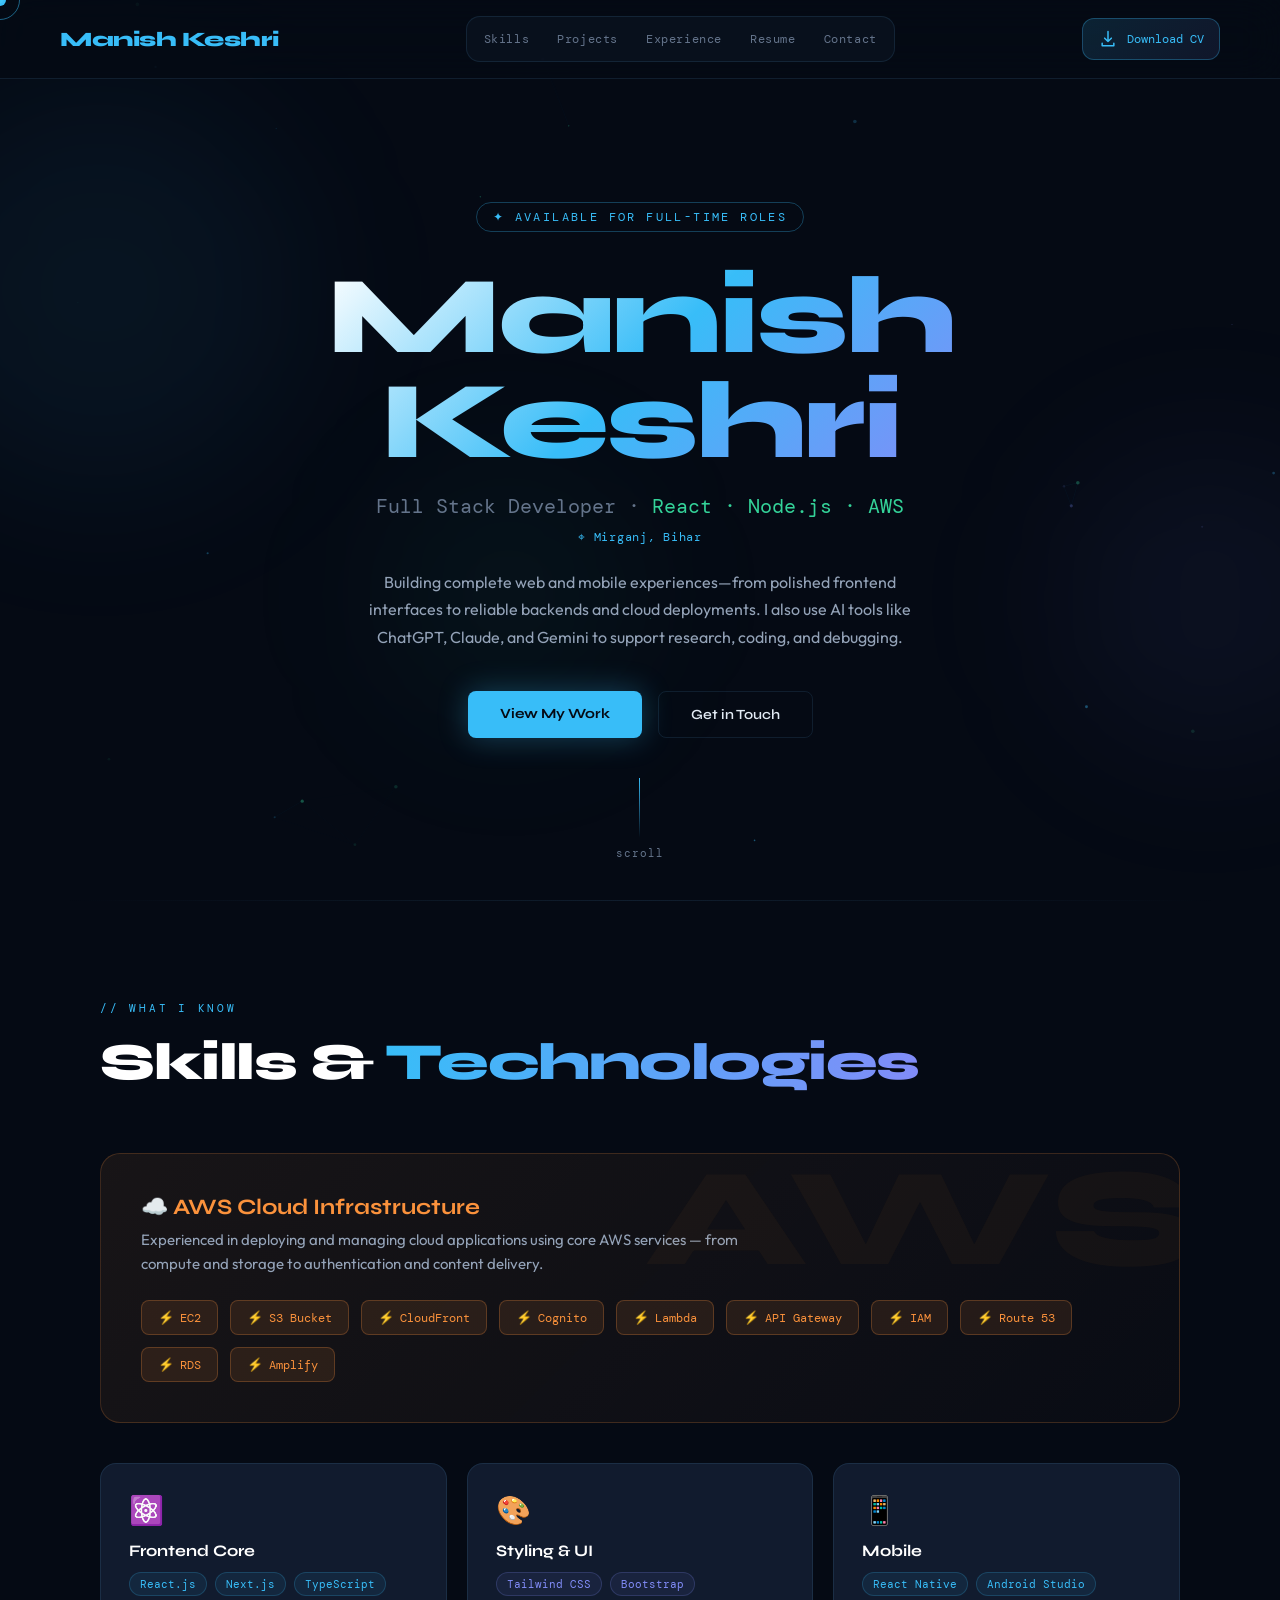
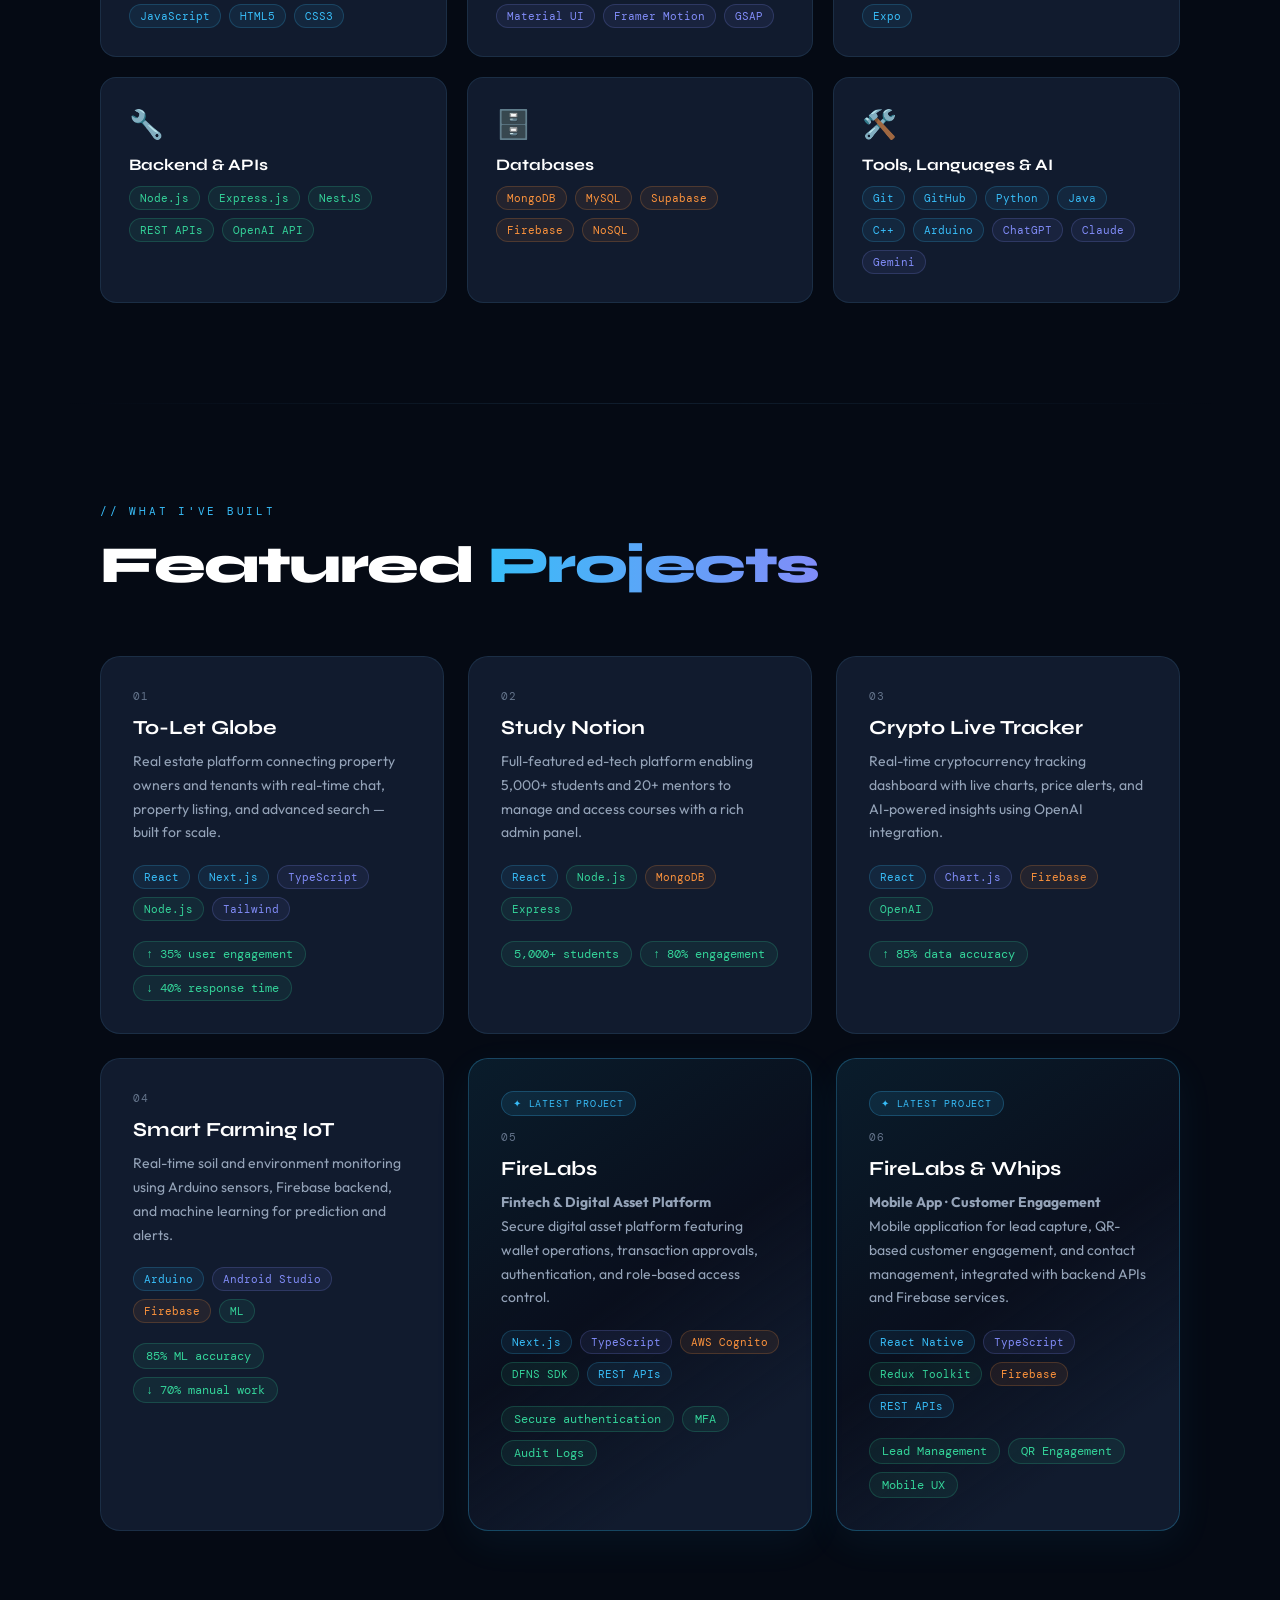
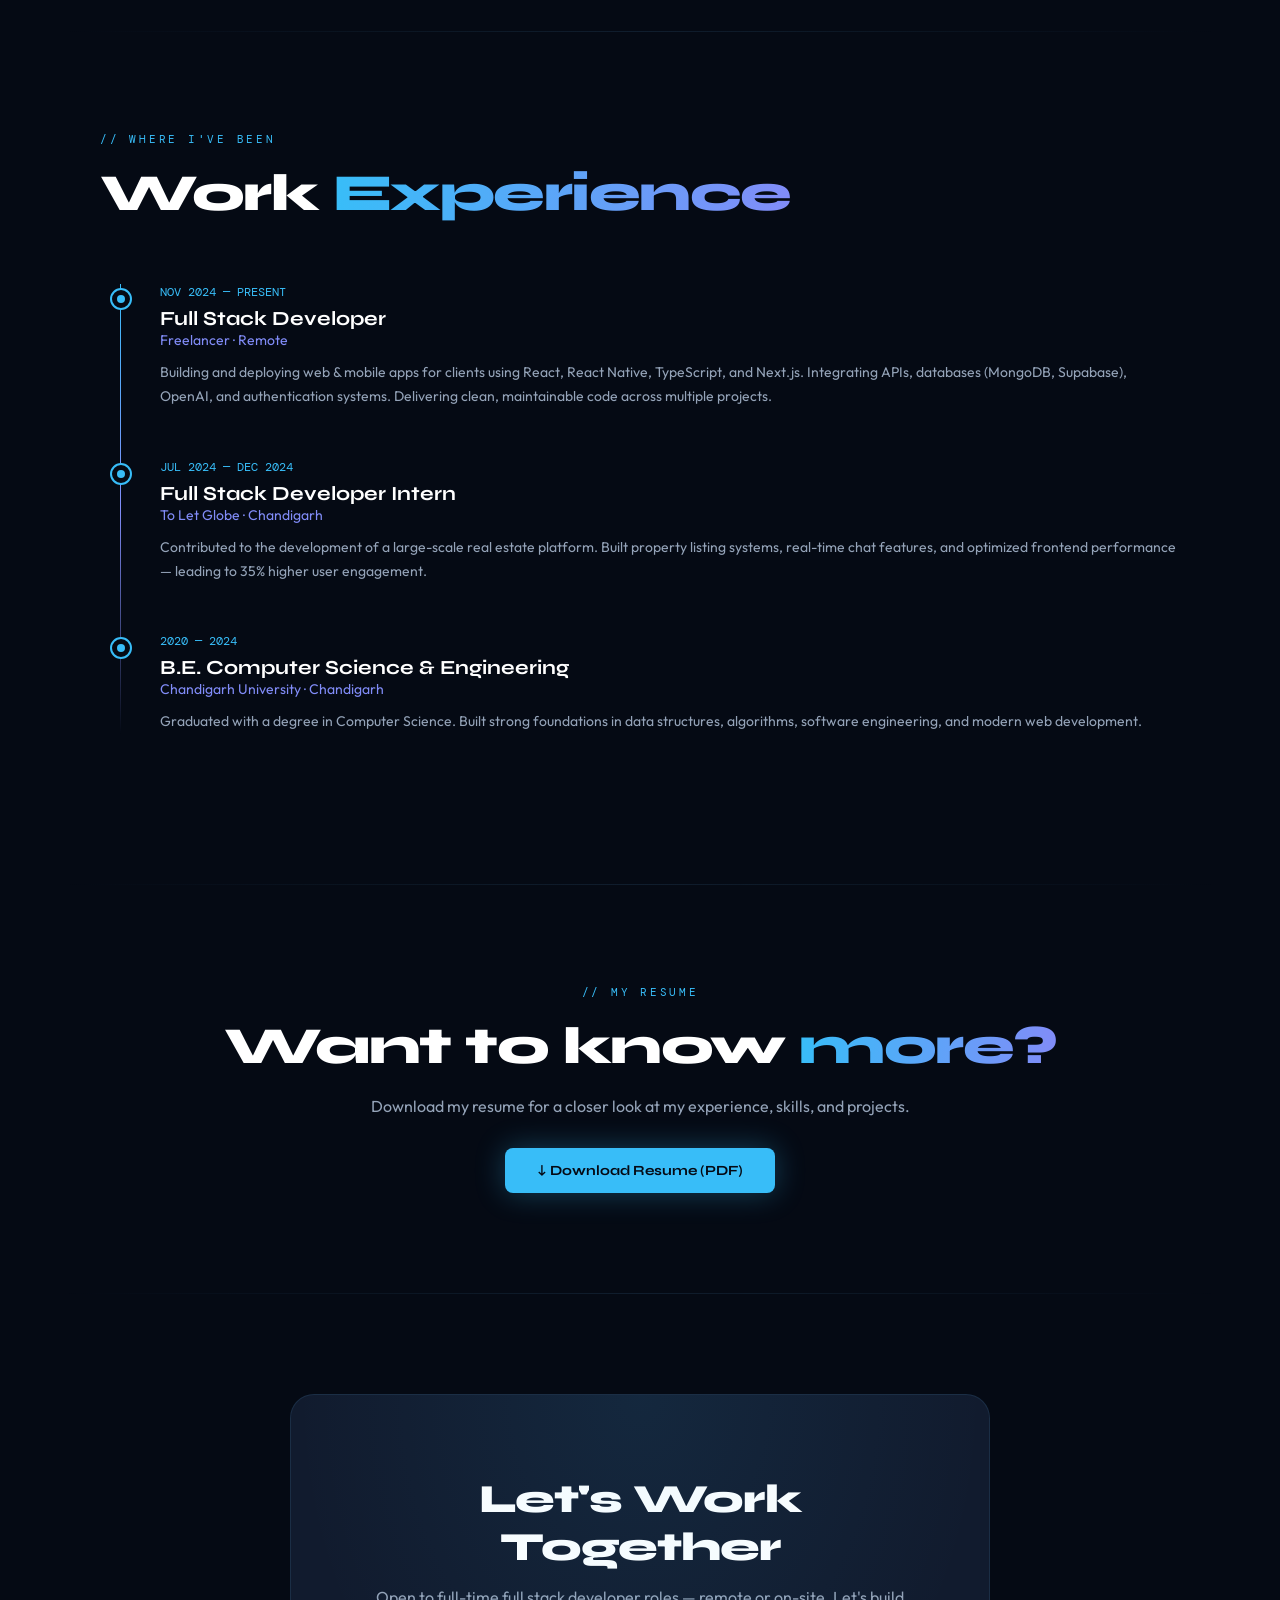
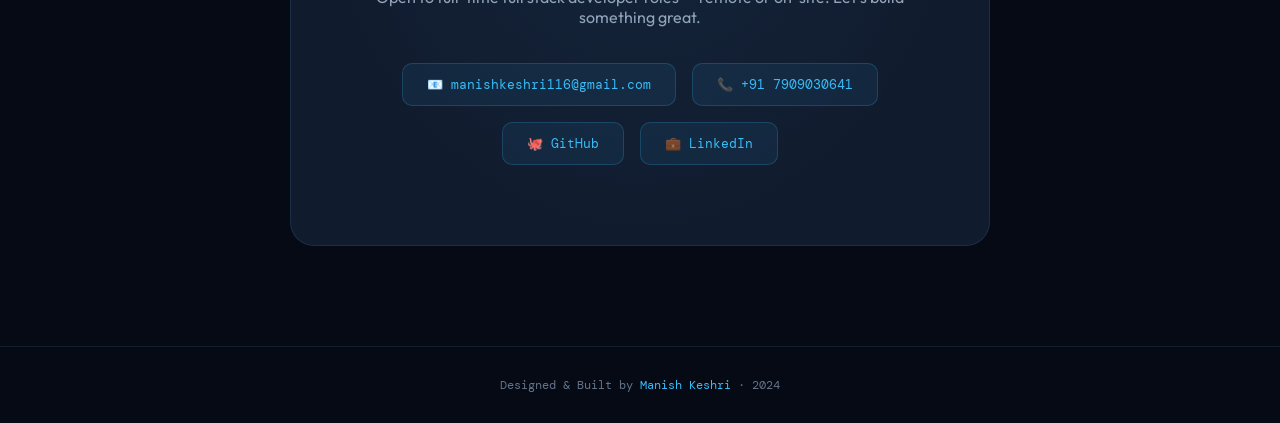
==== commit d013d839: "Add location to portfolio hero Co-authored-by: Copilot <223556219+Copilot@users.noreply.github.com>" ====
--- a/index.html
+++ b/index.html
@@ -41,6 +41,7 @@
   <div class="hero-tag">✦ Available for full-time roles</div>
   <h1 class="hero-name">Manish<br/>Keshri</h1>
   <p class="hero-role">Full Stack Developer · <span>React · Node.js · AWS</span></p>
+  <p class="hero-location">⌖ Mirganj, Bihar</p>
   <p class="hero-desc">Building complete web and mobile experiences—from polished frontend interfaces to reliable backends and cloud deployments. I also use AI tools like ChatGPT, Claude, and Gemini to support research, coding, and debugging.</p>
   <div class="hero-cta">
     <a href="#projects" class="btn-primary">View My Work</a>
--- a/styles.css
+++ b/styles.css
@@ -140,6 +140,14 @@
     animation: fadeUp 0.8s 0.2s ease both;
   }
   .hero-role span { color: var(--accent3); }
+  .hero-location {
+    color: var(--accent);
+    font-family: 'DM Mono', monospace;
+    font-size: 12px;
+    letter-spacing: 0.06em;
+    margin-top: 10px;
+    animation: fadeUp 0.8s 0.25s ease both;
+  }
   .hero-desc {
     max-width: 560px;
     color: #94A3B8;
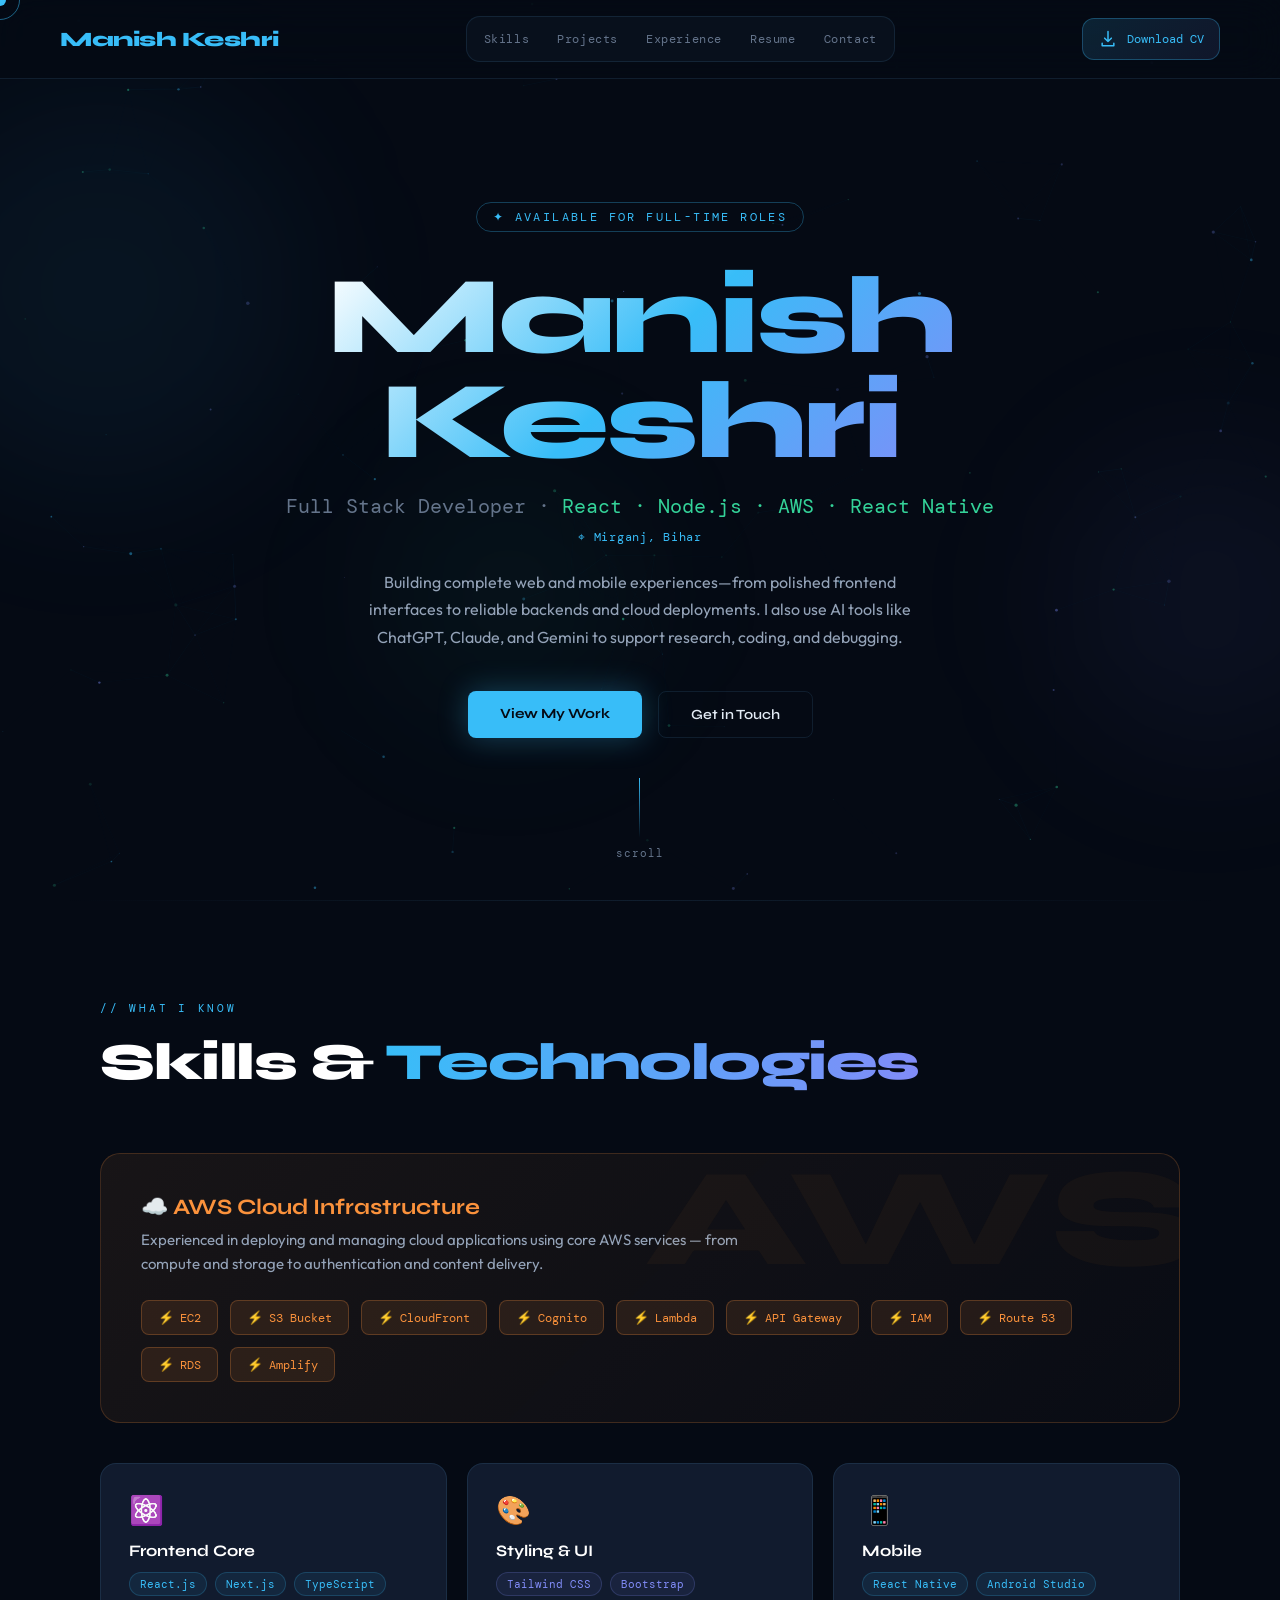
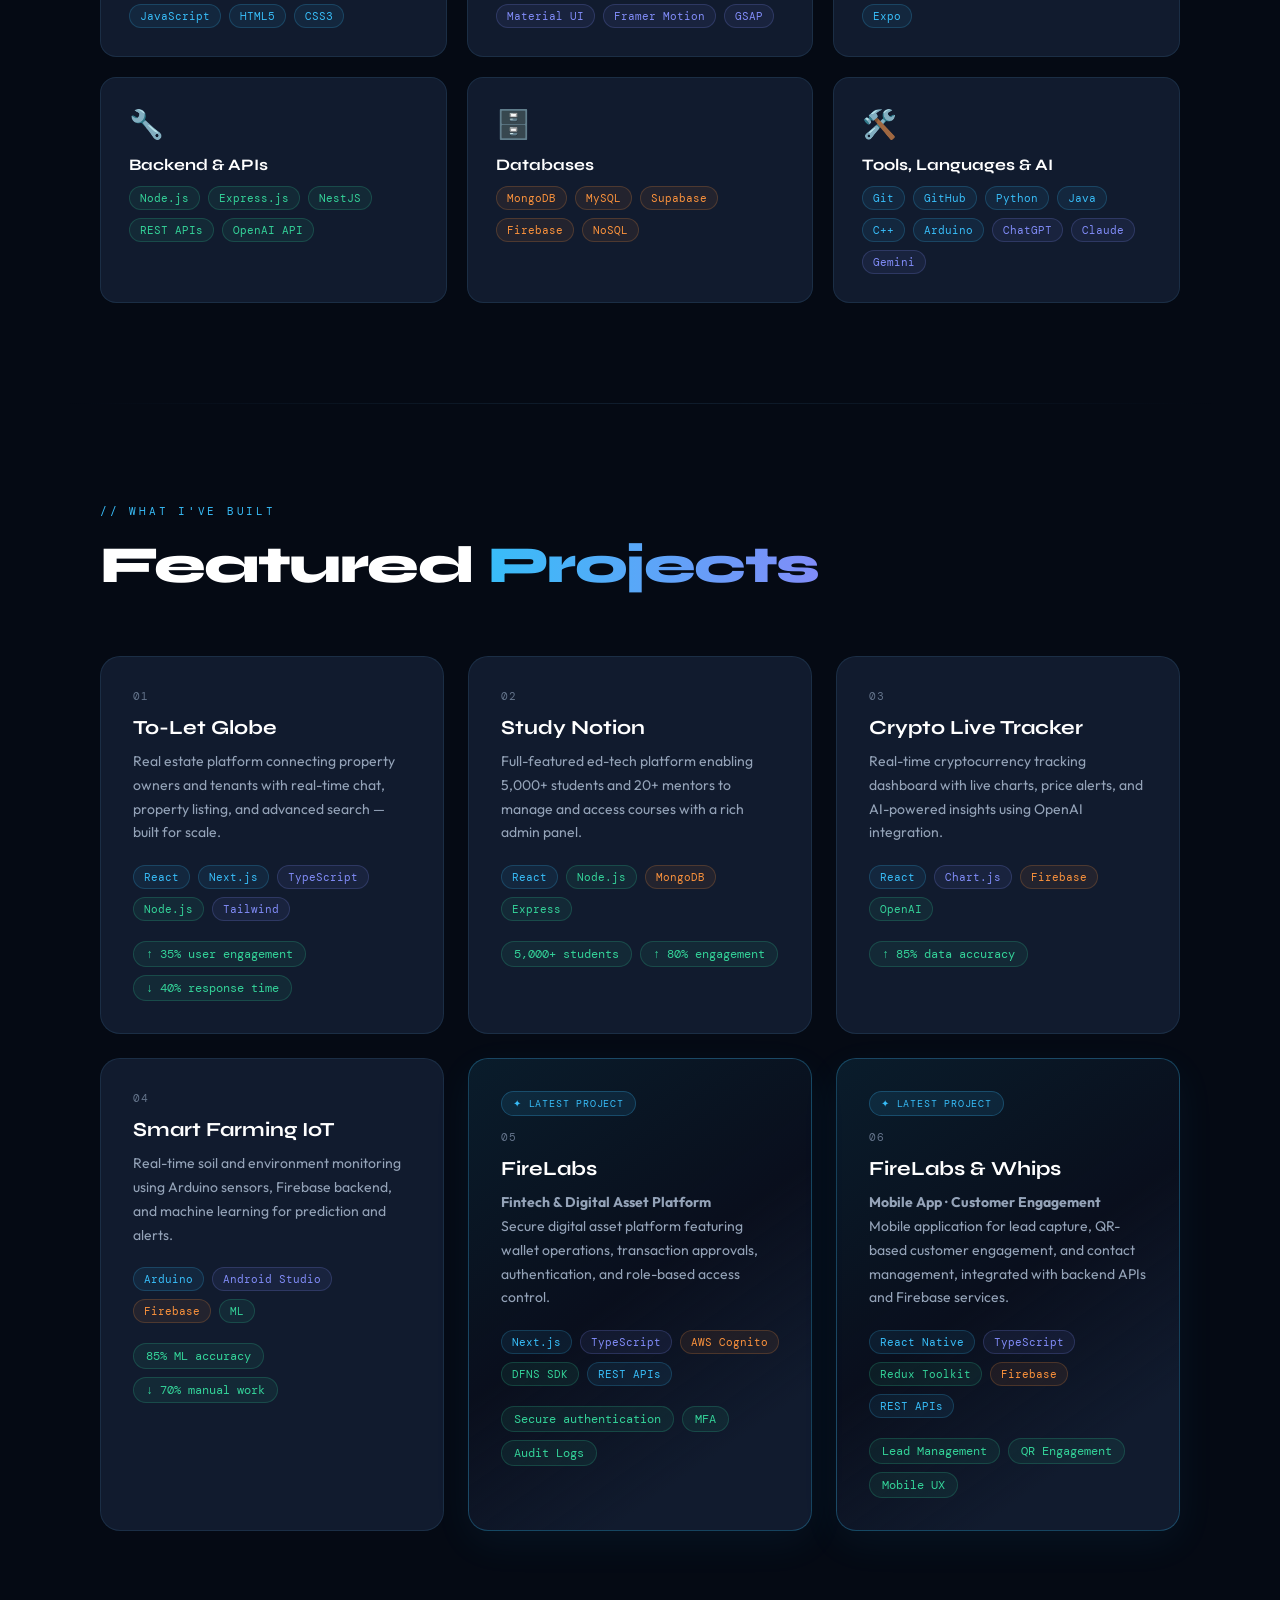
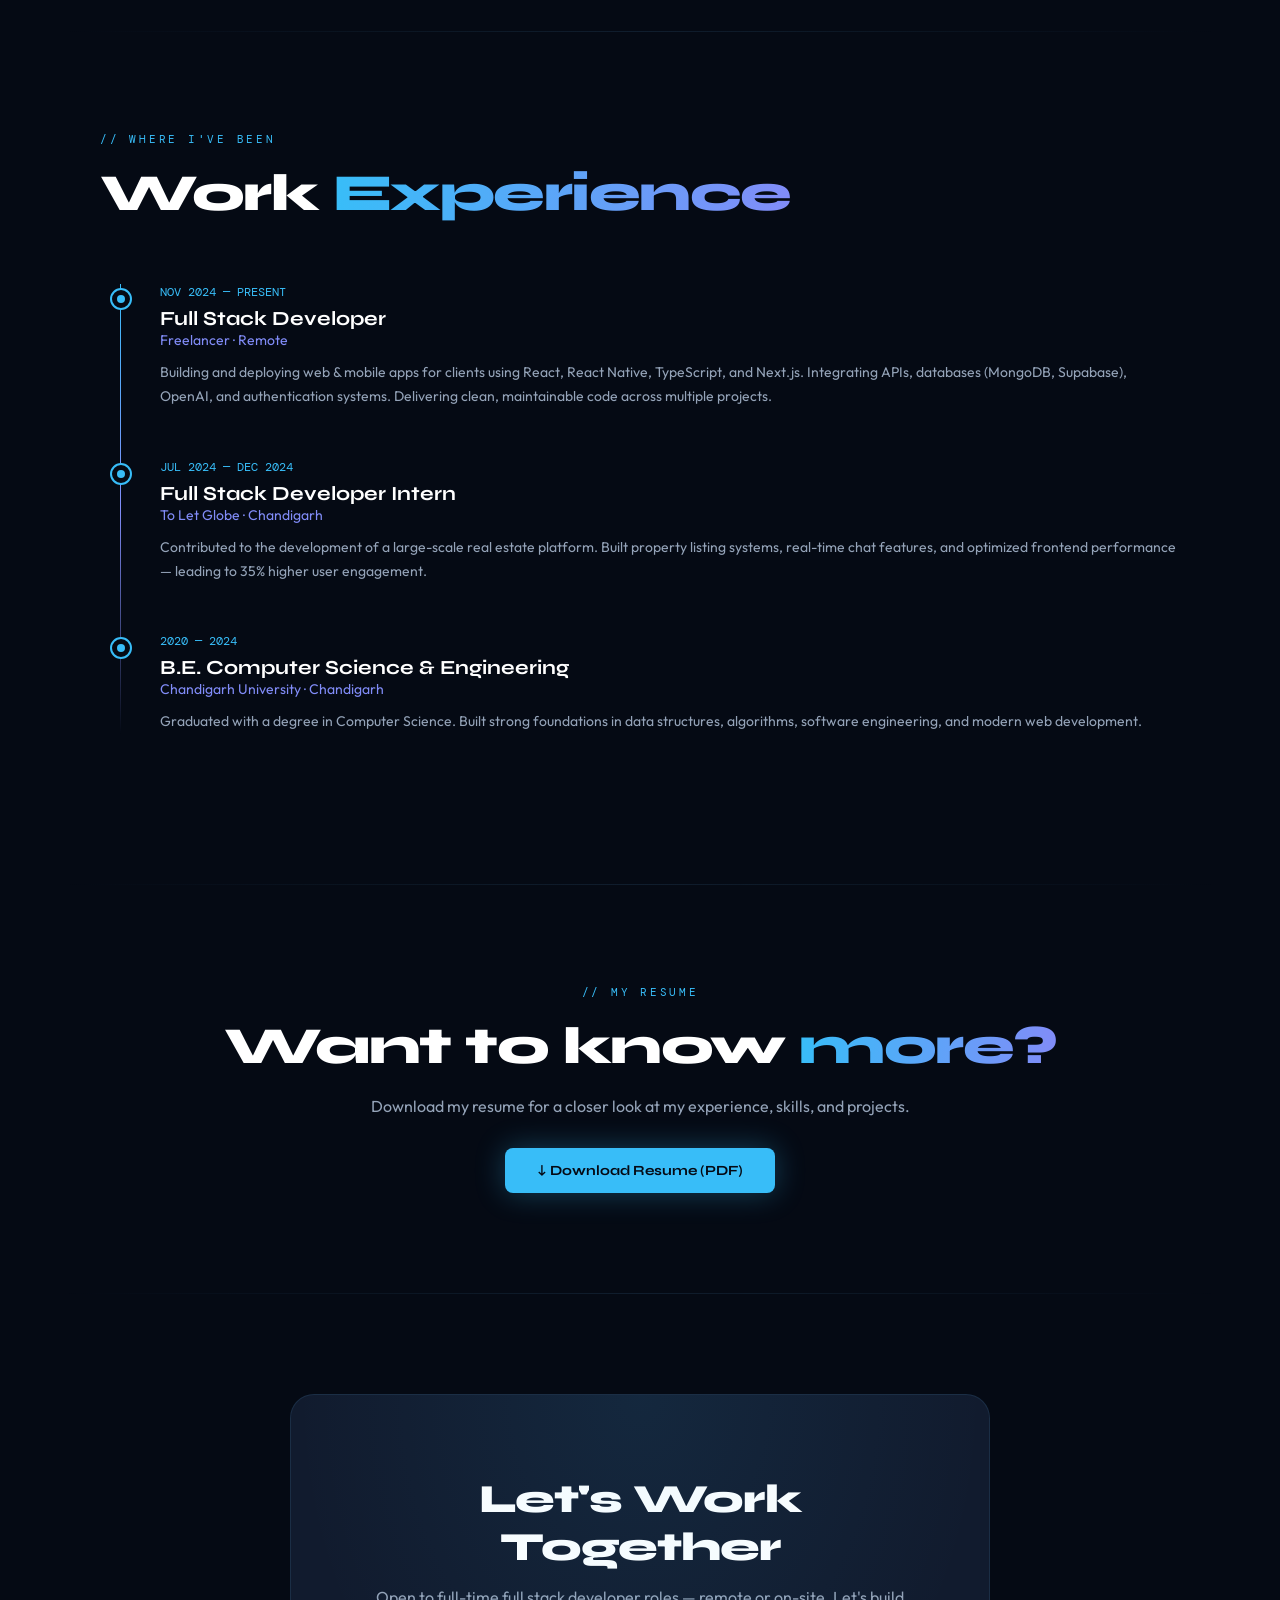
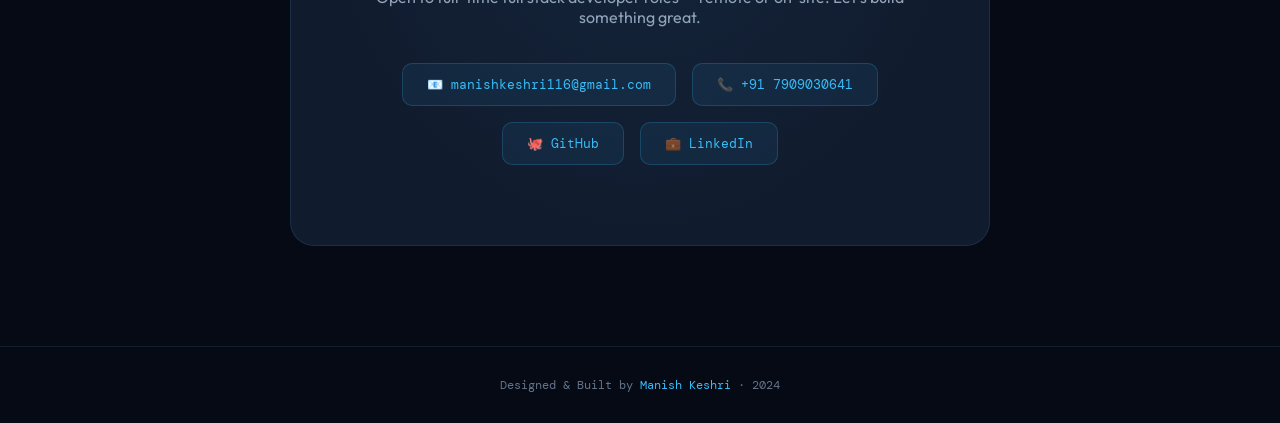
==== commit 6465f2f9: "- add react native text in developer section" ====
--- a/index.html
+++ b/index.html
@@ -40,7 +40,7 @@
 <section class="hero">
   <div class="hero-tag">✦ Available for full-time roles</div>
   <h1 class="hero-name">Manish<br/>Keshri</h1>
-  <p class="hero-role">Full Stack Developer · <span>React · Node.js · AWS</span></p>
+  <p class="hero-role">Full Stack Developer · <span>React · Node.js · AWS · React Native</span></p>
   <p class="hero-location">⌖ Mirganj, Bihar</p>
   <p class="hero-desc">Building complete web and mobile experiences—from polished frontend interfaces to reliable backends and cloud deployments. I also use AI tools like ChatGPT, Claude, and Gemini to support research, coding, and debugging.</p>
   <div class="hero-cta">
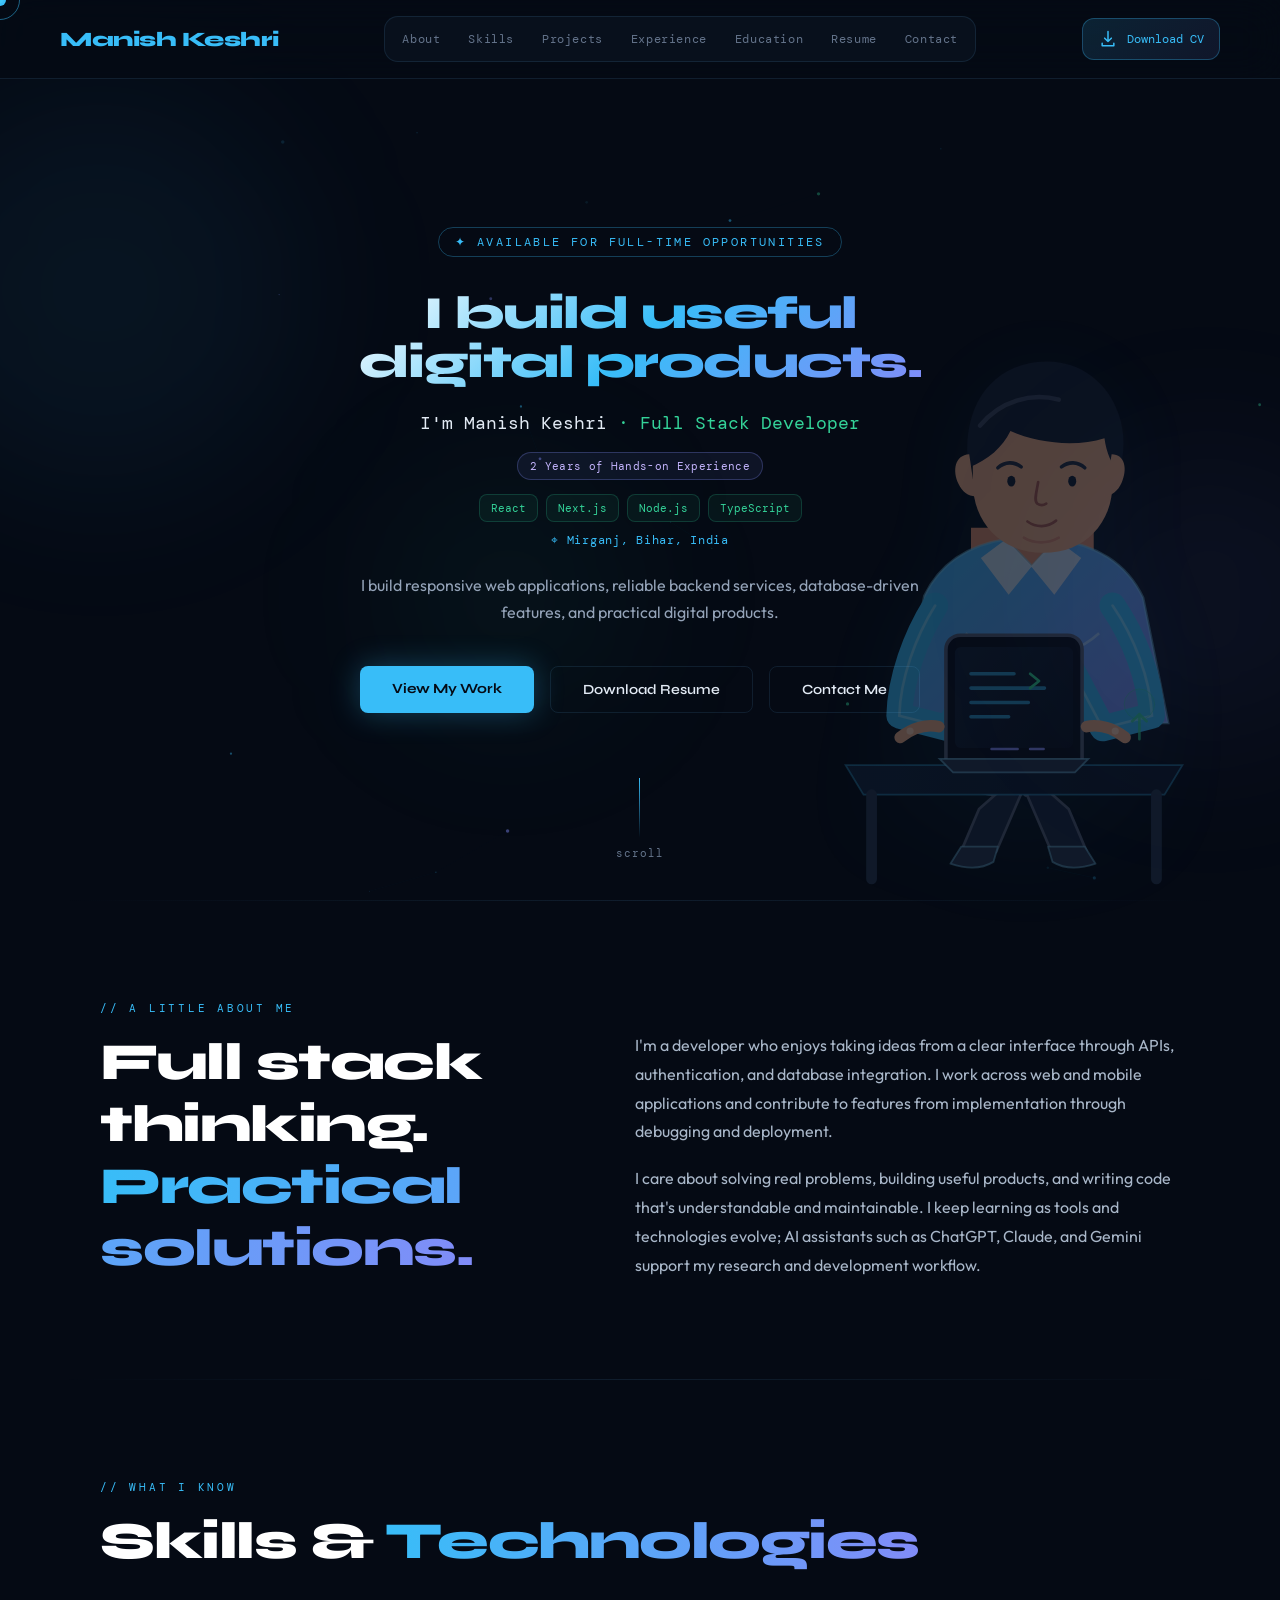
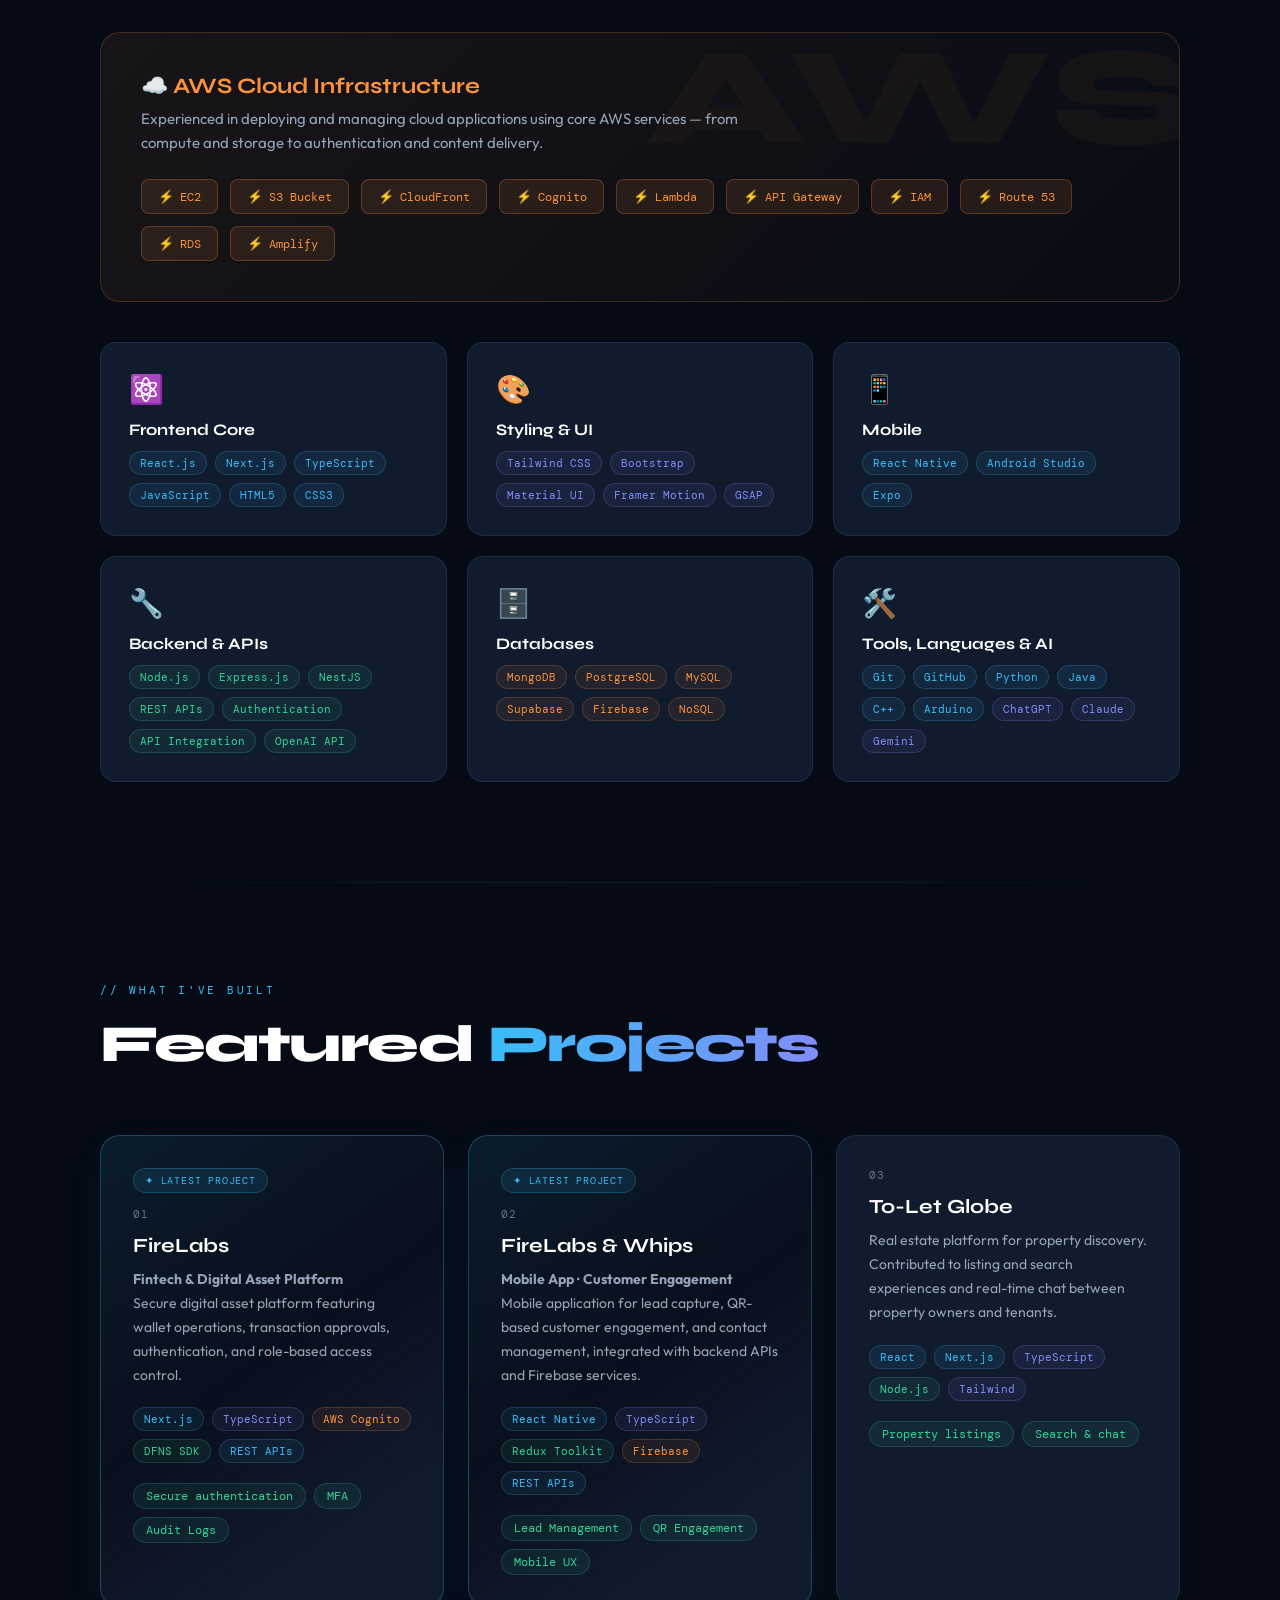
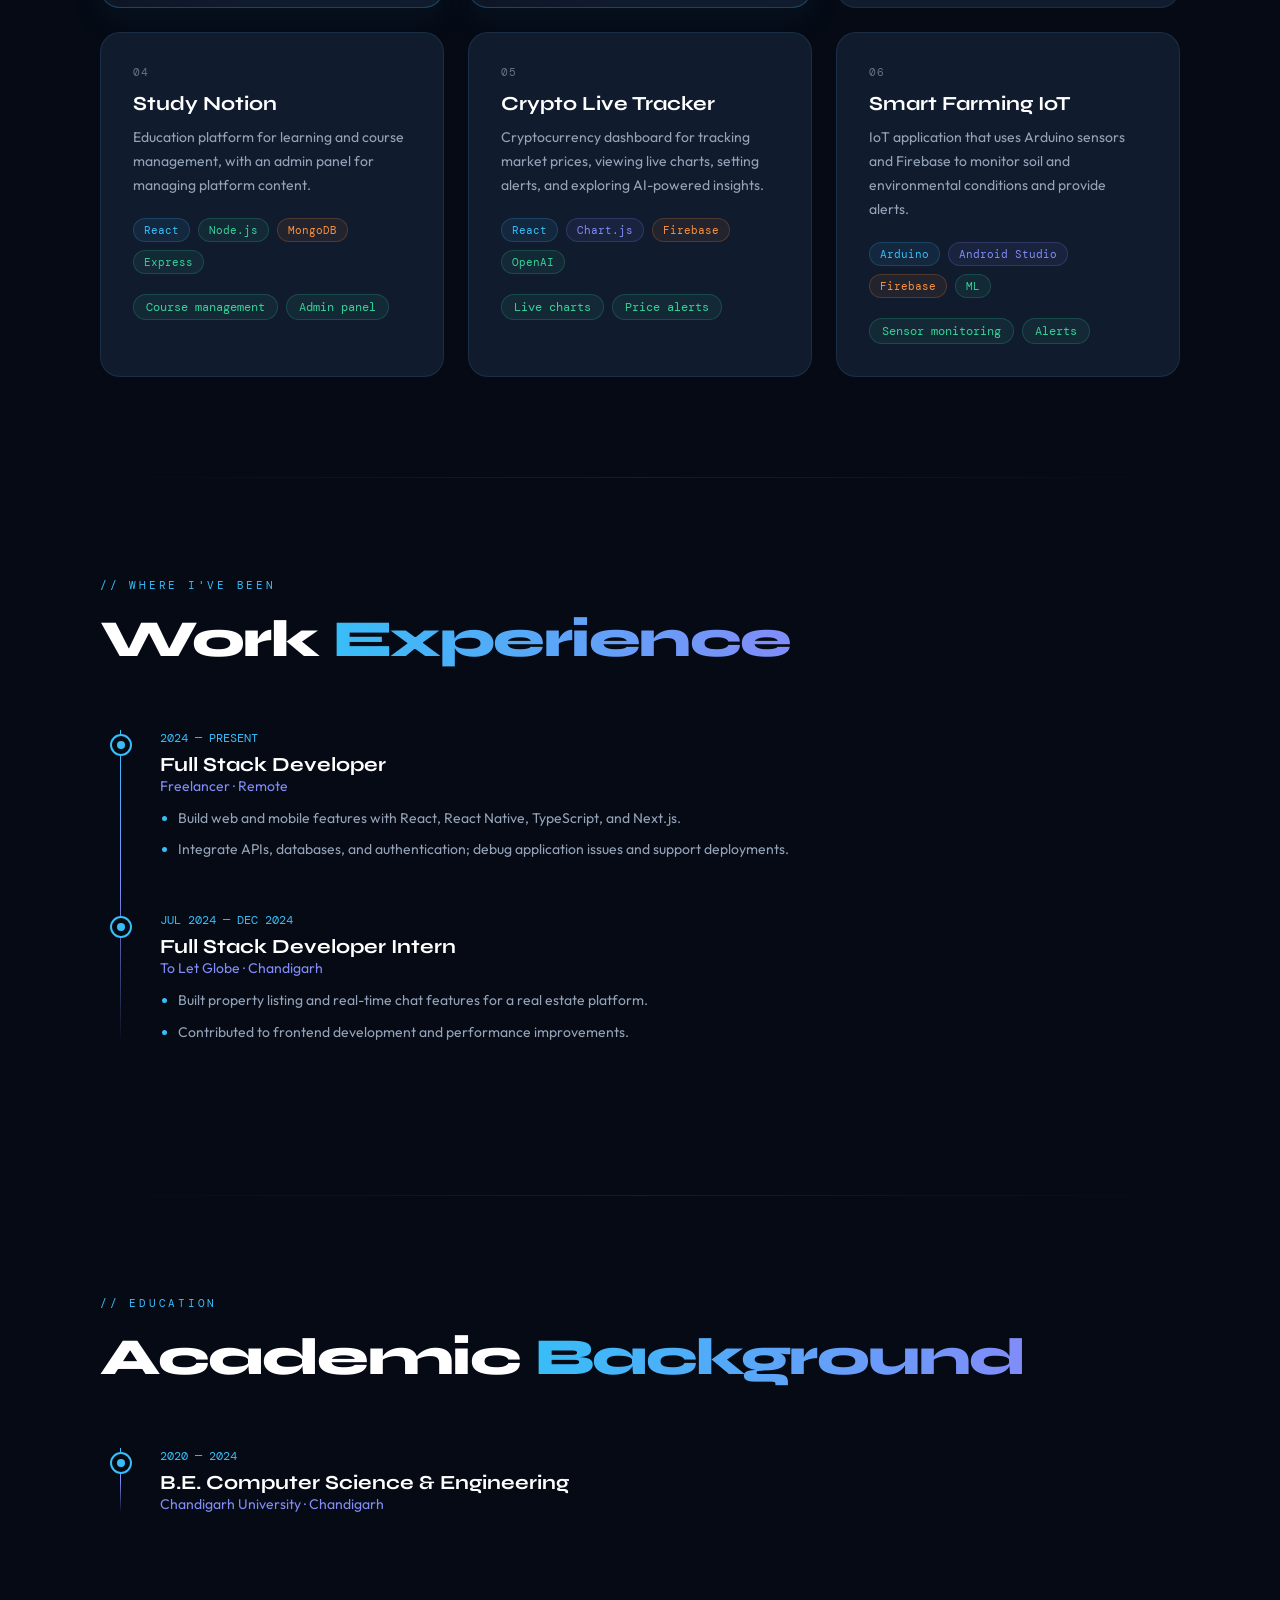
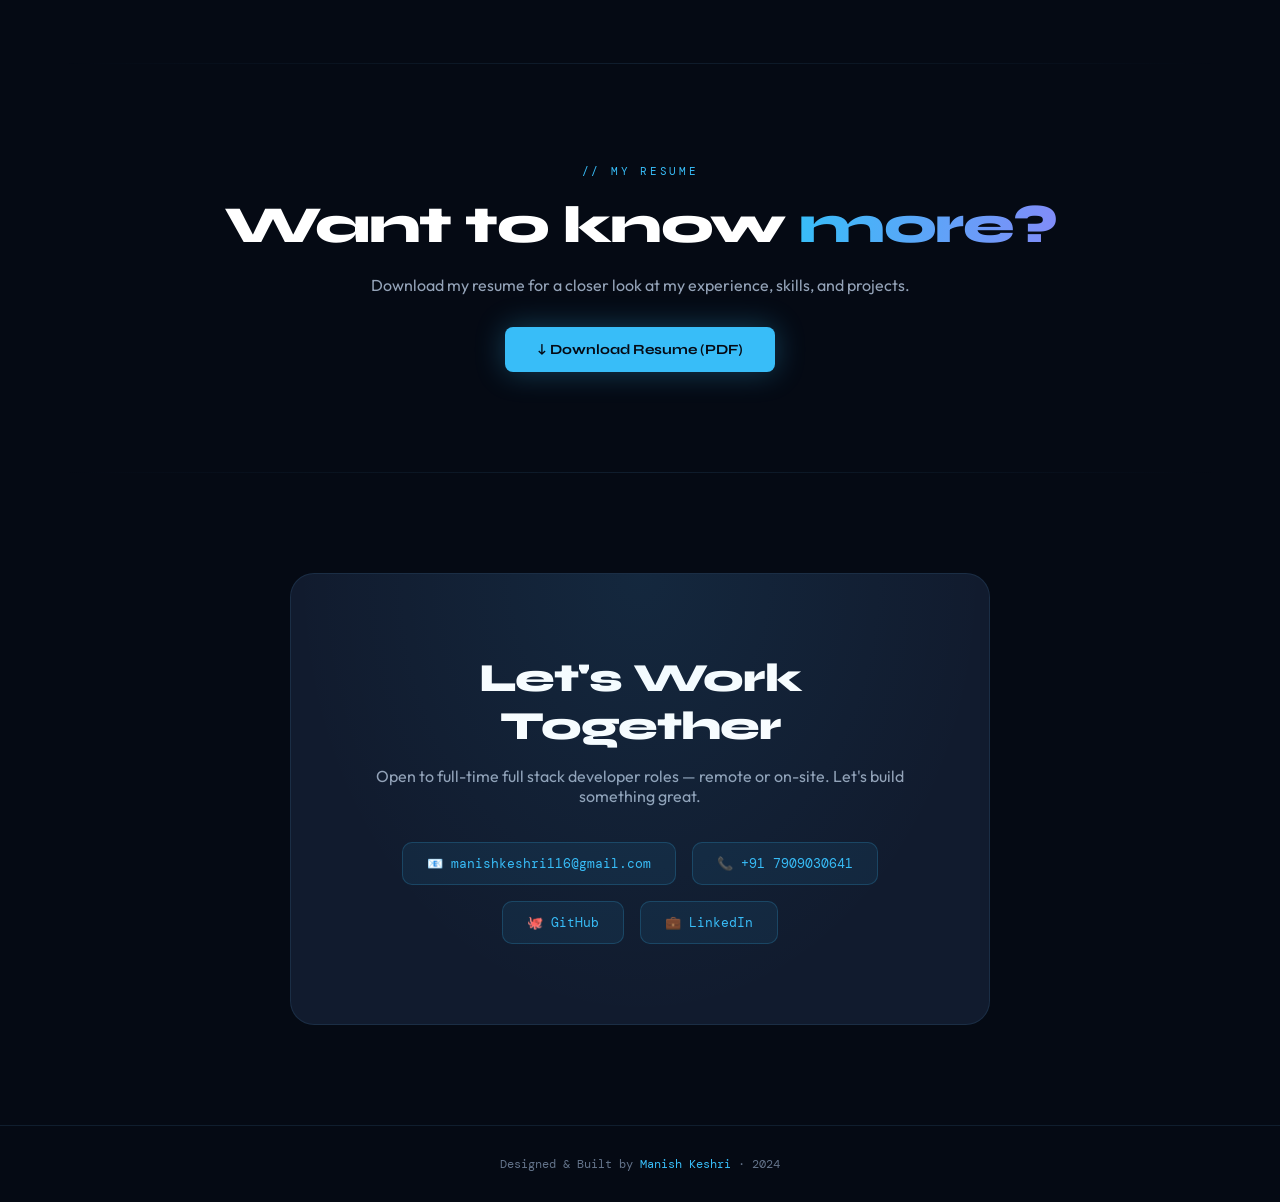
==== commit 501d6502: "Upgrade portfolio for full-stack roles Co-authored-by: Copilot <223556219+Copilot@users.noreply.gith" ====
--- a/index.html
+++ b/index.html
@@ -3,28 +3,104 @@
 <head>
 <meta charset="UTF-8"/>
 <meta name="viewport" content="width=device-width, initial-scale=1.0"/>
+<meta name="description" content="Manish Keshri is a full stack developer from Mirganj, Bihar, building responsive web and mobile applications, backend APIs, and database-driven products."/>
+<meta name="theme-color" content="#050A14"/>
+<meta property="og:type" content="website"/>
+<meta property="og:title" content="Manish Keshri — Full Stack Developer"/>
+<meta property="og:description" content="Full stack developer building web and mobile applications with React, Next.js, Node.js, and TypeScript."/>
+<meta name="twitter:card" content="summary"/>
+<meta name="twitter:title" content="Manish Keshri — Full Stack Developer"/>
+<meta name="twitter:description" content="Full stack developer building web and mobile applications with React, Next.js, Node.js, and TypeScript."/>
 <title>Manish Keshri — Full Stack Developer</title>
 <link href="https://fonts.googleapis.com/css2?family=Syne:wght@400;600;700;800&family=DM+Mono:ital,wght@0,400;0,500;1,400&family=Outfit:wght@300;400;500;600&display=swap" rel="stylesheet"/>
 <link rel="stylesheet" href="styles.css"/>
 </head>
 <body>
 
-<div class="cursor" id="cursor"></div>
-<div class="cursor-ring" id="cursor-ring"></div>
-
-<canvas id="bg-canvas"></canvas>
+<div class="cursor" id="cursor" aria-hidden="true"></div>
+<div class="cursor-ring" id="cursor-ring" aria-hidden="true"></div>
+
+<canvas id="bg-canvas" aria-hidden="true"></canvas>
 
 <div class="orb orb-1"></div>
 <div class="orb orb-2"></div>
 <div class="orb orb-3"></div>
 
+<svg class="character-scene" viewBox="0 0 480 620" aria-hidden="true" focusable="false" xmlns="http://www.w3.org/2000/svg">
+  <defs>
+    <linearGradient id="hoodie-fill" x1="95" y1="210" x2="370" y2="490" gradientUnits="userSpaceOnUse">
+      <stop stop-color="#38BDF8"/>
+      <stop offset="1" stop-color="#818CF8"/>
+    </linearGradient>
+    <linearGradient id="screen-fill" x1="160" y1="325" x2="340" y2="455" gradientUnits="userSpaceOnUse">
+      <stop stop-color="#152740"/>
+      <stop offset="1" stop-color="#0A1424"/>
+    </linearGradient>
+    <linearGradient id="desk-fill" x1="42" y1="470" x2="438" y2="520" gradientUnits="userSpaceOnUse">
+      <stop stop-color="#122943"/>
+      <stop offset="1" stop-color="#101B31"/>
+    </linearGradient>
+  </defs>
+
+  <g class="character-standing-legs">
+    <path d="M166 382h69l-8 102-12 83h-48l19-82-22-103Zm80 0h68l-20 103 18 82h-48l-17-82-1-103Z" fill="#172338" stroke="#52627B" stroke-width="3" stroke-linejoin="round"/>
+    <path d="m167 557 47 2-2 16c-14 8-34 8-55 1l10-19Zm99 2 47-2 12 19c-21 7-41 7-55-1l-4-16Z" fill="#263A54" stroke="#7DD3FC" stroke-opacity=".55" stroke-width="2" stroke-linejoin="round"/>
+    <path d="M181 571h23m87 0h23" stroke="#38BDF8" stroke-opacity=".55" stroke-width="3" stroke-linecap="round"/>
+  </g>
+
+  <g class="character-body">
+    <path d="M192 196h137v57c-18 23-98 25-137 0v-57Z" fill="#D99172"/>
+    <path d="M140 272c19-39 52-57 91-63l29 30 28-30c43 7 77 25 96 65l28 140H112l28-142Z" fill="url(#hoodie-fill)" stroke="#7DD3FC" stroke-opacity=".52" stroke-width="3"/>
+    <path d="m231 209 29 30-26 32-31-41 28-21Zm28 30 28-30 28 21-30 41-26-32Z" fill="#E2EAF4" fill-opacity=".8"/>
+    <path d="M152 283c-22 35-39 82-40 123l55 14 45-89m138-48c24 35 42 81 44 123l-55 14-47-89" fill="none" stroke="#38BDF8" stroke-width="29" stroke-linecap="round" stroke-linejoin="round"/>
+    <path d="M152 283c-22 35-39 82-40 123l55 14 45-89m138-48c24 35 42 81 44 123l-55 14-47-89" fill="none" stroke="#B9ECFF" stroke-opacity=".45" stroke-width="3" stroke-linecap="round"/>
+    <path d="M186 314c19 18 42 27 74 27s55-9 75-27" fill="none" stroke="#D8F5FF" stroke-opacity=".45" stroke-width="3"/>
+  </g>
+
+  <g class="character-head">
+    <path d="M194 128c0-56 33-91 79-91 45 0 77 36 77 89v28c0 45-31 78-77 78-48 0-79-34-79-79v-25Z" fill="#E8AD8B"/>
+    <path d="M189 137c-8-64 22-112 77-118 42-5 78 19 91 59 7 20 7 43 0 65-8-10-14-23-16-39-31 10-74 6-105-8-9 18-24 32-47 41Z" fill="#172338"/>
+    <path d="M190 122c-16 1-19 18-12 33 4 9 11 14 19 14m152-47c15 0 18 17 11 32-4 9-11 14-19 15" fill="#E8AD8B"/>
+    <path d="M222 137c8-7 18-7 26-1m45 0c8-6 18-6 26 1" fill="none" stroke="#26344A" stroke-width="4" stroke-linecap="round"/>
+    <ellipse cx="237" cy="152" rx="4.5" ry="6" fill="#172338"/>
+    <ellipse cx="305" cy="152" rx="4.5" ry="6" fill="#172338"/>
+    <path d="M267 153c-2 12-5 21-1 24 3 2 7 2 10 0m-21 20c10 7 22 7 32-1" fill="none" stroke="#A95F55" stroke-width="3" stroke-linecap="round"/>
+    <path d="M251 215c11 7 27 7 39 0" fill="none" stroke="#D98D76" stroke-width="3" stroke-linecap="round"/>
+    <path d="M202 90c23-28 57-37 88-29" fill="none" stroke="#52627B" stroke-opacity=".65" stroke-width="5" stroke-linecap="round"/>
+  </g>
+
+  <g class="character-seated-legs">
+    <path d="M181 460c13 7 27 12 47 12l19 8-20 23c-22-1-43-8-61-19l15-24Zm118 0c-13 7-27 12-47 12l-19 8 20 23c22-1 43-8 61-19l-15-24Z" fill="#172338" stroke="#52627B" stroke-width="3" stroke-linejoin="round"/>
+    <path d="m226 496 22 5-28 65-39-1 20-47 25-22Zm28 5 22-5 25 22 20 47-39 1-28-65Z" fill="#1D2D46" stroke="#52627B" stroke-width="3" stroke-linejoin="round"/>
+    <path d="M181 560h41l-5 17c-13 8-30 8-48 2l12-19Zm97 0h41l12 19c-18 6-35 6-48-2l-5-17Z" fill="#263A54" stroke="#7DD3FC" stroke-opacity=".55" stroke-width="2" stroke-linejoin="round"/>
+  </g>
+
+  <g class="character-desk">
+    <path d="M52 469h376l-20 33H72l-20-33Z" fill="url(#desk-fill)" stroke="#38BDF8" stroke-opacity=".5" stroke-width="2"/>
+    <path d="M81 502v94m318-94v94" stroke="#263A54" stroke-width="12" stroke-linecap="round"/>
+    <path d="M164 463V340c0-9 7-16 16-16h120c9 0 16 7 16 16v123" fill="#0A1220" stroke="#52627B" stroke-width="4"/>
+    <rect x="174" y="337" width="132" height="113" rx="7" fill="url(#screen-fill)"/>
+    <path d="M192 367h48m-48 16h82m-82 16h64m-64 16h42" stroke="#38BDF8" stroke-opacity=".75" stroke-width="4" stroke-linecap="round"/>
+    <path d="m258 367 10 8-10 8" fill="none" stroke="#34D399" stroke-width="3" stroke-linecap="round" stroke-linejoin="round"/>
+    <path d="M244 451h-29m58 0h-15" stroke="#818CF8" stroke-width="3" stroke-linecap="round"/>
+    <path d="M157 462h166l-15 15H172l-15-15Z" fill="#263A54" stroke="#7DD3FC" stroke-opacity=".6" stroke-width="2"/>
+    <path d="M113 438c13-10 29-15 43-12m165 0c14-3 30 2 43 12" fill="none" stroke="#E8AD8B" stroke-width="13" stroke-linecap="round"/>
+    <circle cx="124" cy="431" r="4" fill="#F5D0B5"/>
+    <circle cx="353" cy="431" r="4" fill="#F5D0B5"/>
+    <path d="M380 440v-28m-8 8 8-8 8 8" fill="none" stroke="#34D399" stroke-opacity=".8" stroke-width="3" stroke-linecap="round" stroke-linejoin="round"/>
+    <circle cx="380" cy="401" r="17" fill="#34D399" fill-opacity=".08" stroke="#34D399" stroke-opacity=".45"/>
+  </g>
+</svg>
+
 <!-- NAV -->
-<nav>
+<nav aria-label="Main navigation">
   <div class="nav-logo">Manish Keshri</div>
   <ul class="nav-links">
+    <li><a href="#about">About</a></li>
     <li><a href="#skills">Skills</a></li>
     <li><a href="#projects">Projects</a></li>
     <li><a href="#experience">Experience</a></li>
+    <li><a href="#education">Education</a></li>
     <li><a href="#resume">Resume</a></li>
     <li><a href="#contact">Contact</a></li>
   </ul>
@@ -37,19 +113,46 @@
 </nav>
 
 <!-- HERO -->
+<main>
 <section class="hero">
-  <div class="hero-tag">✦ Available for full-time roles</div>
-  <h1 class="hero-name">Manish<br/>Keshri</h1>
-  <p class="hero-role">Full Stack Developer · <span>React · Node.js · AWS · React Native</span></p>
-  <p class="hero-location">⌖ Mirganj, Bihar</p>
-  <p class="hero-desc">Building complete web and mobile experiences—from polished frontend interfaces to reliable backends and cloud deployments. I also use AI tools like ChatGPT, Claude, and Gemini to support research, coding, and debugging.</p>
+  <div class="hero-tag">✦ Available for full-time opportunities</div>
+  <h1 class="hero-name">I build useful<br/> digital products.</h1>
+  <div class="hero-role">
+    <p class="hero-role-title">I'm Manish Keshri <span>· Full Stack Developer</span></p>
+    <p class="hero-experience">2 Years of Hands-on Experience</p>
+    <div class="hero-tech-stack" aria-label="Primary technologies">
+      <span>React</span>
+      <span>Next.js</span>
+      <span>Node.js</span>
+      <span>TypeScript</span>
+    </div>
+  </div>
+  <p class="hero-location">⌖ Mirganj, Bihar, India</p>
+  <p class="hero-desc">I build responsive web applications, reliable backend services, database-driven features, and practical digital products.</p>
   <div class="hero-cta">
     <a href="#projects" class="btn-primary">View My Work</a>
-    <a href="#contact" class="btn-outline">Get in Touch</a>
+    <a class="btn-outline" href="Manish_Keshri.pdf" download="Manish_Keshri.pdf">Download Resume</a>
+    <a href="#contact" class="btn-outline">Contact Me</a>
   </div>
   <div class="scroll-indicator">
     <div class="scroll-line"></div>
     scroll
+  </div>
+</section>
+
+<div class="divider"></div>
+
+<!-- ABOUT -->
+<section id="about" class="about-section">
+  <div class="section-label">// a little about me</div>
+  <div class="about-content">
+    <div>
+      <h2 class="section-title">Full stack thinking.<br/><em>Practical solutions.</em></h2>
+    </div>
+    <div class="about-copy">
+      <p>I'm a developer who enjoys taking ideas from a clear interface through APIs, authentication, and database integration. I work across web and mobile applications and contribute to features from implementation through debugging and deployment.</p>
+      <p>I care about solving real problems, building useful products, and writing code that's understandable and maintainable. I keep learning as tools and technologies evolve; AI assistants such as ChatGPT, Claude, and Gemini support my research and development workflow.</p>
+    </div>
   </div>
 </section>
 
@@ -60,7 +163,7 @@
   <div class="section-label">// what i know</div>
   <h2 class="section-title">Skills &amp; <em>Technologies</em></h2>
 
-  <!-- AWS Banner -->
+  <!-- AWS services currently featured in the portfolio -->
   <div class="aws-banner">
     <h3>☁️ AWS Cloud Infrastructure</h3>
     <p>Experienced in deploying and managing cloud applications using core AWS services — from compute and storage to authentication and content delivery.</p>
@@ -119,6 +222,8 @@
         <span class="tag green">Express.js</span>
         <span class="tag green">NestJS</span>
         <span class="tag green">REST APIs</span>
+        <span class="tag green">Authentication</span>
+        <span class="tag green">API Integration</span>
         <span class="tag green">OpenAI API</span>
       </div>
     </div>
@@ -127,6 +232,7 @@
       <h3>Databases</h3>
       <div class="skill-tags">
         <span class="tag orange">MongoDB</span>
+        <span class="tag orange">PostgreSQL</span>
         <span class="tag orange">MySQL</span>
         <span class="tag orange">Supabase</span>
         <span class="tag orange">Firebase</span>
@@ -159,10 +265,48 @@
   <h2 class="section-title">Featured <em>Projects</em></h2>
   <div class="projects-grid">
 
+    <div class="project-card latest-project">
+      <span class="project-badge">✦ Latest Project</span>
+      <div class="project-num">01</div>
+      <h3>FireLabs</h3>
+      <p><strong>Fintech &amp; Digital Asset Platform</strong><br/>Secure digital asset platform featuring wallet operations, transaction approvals, authentication, and role-based access control.</p>
+      <div class="project-tech">
+        <span class="tag">Next.js</span>
+        <span class="tag purple">TypeScript</span>
+        <span class="tag orange">AWS Cognito</span>
+        <span class="tag green">DFNS SDK</span>
+        <span class="tag">REST APIs</span>
+      </div>
+      <div class="project-highlights">
+        <span class="project-stat">Secure authentication</span>
+        <span class="project-stat">MFA</span>
+        <span class="project-stat">Audit Logs</span>
+      </div>
+    </div>
+
+    <div class="project-card latest-project">
+      <span class="project-badge">✦ Latest Project</span>
+      <div class="project-num">02</div>
+      <h3>FireLabs &amp; Whips</h3>
+      <p><strong>Mobile App · Customer Engagement</strong><br/>Mobile application for lead capture, QR-based customer engagement, and contact management, integrated with backend APIs and Firebase services.</p>
+      <div class="project-tech">
+        <span class="tag">React Native</span>
+        <span class="tag purple">TypeScript</span>
+        <span class="tag green">Redux Toolkit</span>
+        <span class="tag orange">Firebase</span>
+        <span class="tag">REST APIs</span>
+      </div>
+      <div class="project-highlights">
+        <span class="project-stat">Lead Management</span>
+        <span class="project-stat">QR Engagement</span>
+        <span class="project-stat">Mobile UX</span>
+      </div>
+    </div>
+
     <div class="project-card">
-      <div class="project-num">01</div>
+      <div class="project-num">03</div>
       <h3>To-Let Globe</h3>
-      <p>Real estate platform connecting property owners and tenants with real-time chat, property listing, and advanced search — built for scale.</p>
+      <p>Real estate platform for property discovery. Contributed to listing and search experiences and real-time chat between property owners and tenants.</p>
       <div class="project-tech">
         <span class="tag">React</span>
         <span class="tag">Next.js</span>
@@ -170,94 +314,57 @@
         <span class="tag green">Node.js</span>
         <span class="tag purple">Tailwind</span>
       </div>
-      <div style="display:flex;gap:8px;flex-wrap:wrap;">
-        <span class="project-stat">↑ 35% user engagement</span>
-        <span class="project-stat">↓ 40% response time</span>
+      <div class="project-highlights">
+        <span class="project-stat">Property listings</span>
+        <span class="project-stat">Search &amp; chat</span>
       </div>
     </div>
 
     <div class="project-card">
-      <div class="project-num">02</div>
+      <div class="project-num">04</div>
       <h3>Study Notion</h3>
-      <p>Full-featured ed-tech platform enabling 5,000+ students and 20+ mentors to manage and access courses with a rich admin panel.</p>
+      <p>Education platform for learning and course management, with an admin panel for managing platform content.</p>
       <div class="project-tech">
         <span class="tag">React</span>
         <span class="tag green">Node.js</span>
         <span class="tag orange">MongoDB</span>
         <span class="tag green">Express</span>
       </div>
-      <div style="display:flex;gap:8px;flex-wrap:wrap;">
-        <span class="project-stat">5,000+ students</span>
-        <span class="project-stat">↑ 80% engagement</span>
+      <div class="project-highlights">
+        <span class="project-stat">Course management</span>
+        <span class="project-stat">Admin panel</span>
       </div>
     </div>
 
     <div class="project-card">
-      <div class="project-num">03</div>
+      <div class="project-num">05</div>
       <h3>Crypto Live Tracker</h3>
-      <p>Real-time cryptocurrency tracking dashboard with live charts, price alerts, and AI-powered insights using OpenAI integration.</p>
+      <p>Cryptocurrency dashboard for tracking market prices, viewing live charts, setting alerts, and exploring AI-powered insights.</p>
       <div class="project-tech">
         <span class="tag">React</span>
         <span class="tag purple">Chart.js</span>
         <span class="tag orange">Firebase</span>
         <span class="tag green">OpenAI</span>
       </div>
-      <div style="display:flex;gap:8px;flex-wrap:wrap;">
-        <span class="project-stat">↑ 85% data accuracy</span>
+      <div class="project-highlights">
+        <span class="project-stat">Live charts</span>
+        <span class="project-stat">Price alerts</span>
       </div>
     </div>
 
     <div class="project-card">
-      <div class="project-num">04</div>
+      <div class="project-num">06</div>
       <h3>Smart Farming IoT</h3>
-      <p>Real-time soil and environment monitoring using Arduino sensors, Firebase backend, and machine learning for prediction and alerts.</p>
+      <p>IoT application that uses Arduino sensors and Firebase to monitor soil and environmental conditions and provide alerts.</p>
       <div class="project-tech">
         <span class="tag">Arduino</span>
         <span class="tag purple">Android Studio</span>
         <span class="tag orange">Firebase</span>
         <span class="tag green">ML</span>
       </div>
-      <div style="display:flex;gap:8px;flex-wrap:wrap;">
-        <span class="project-stat">85% ML accuracy</span>
-        <span class="project-stat">↓ 70% manual work</span>
-      </div>
-    </div>
-
-    <div class="project-card latest-project">
-      <span class="project-badge">✦ Latest Project</span>
-      <div class="project-num">05</div>
-      <h3>FireLabs</h3>
-      <p><strong>Fintech &amp; Digital Asset Platform</strong><br/>Secure digital asset platform featuring wallet operations, transaction approvals, authentication, and role-based access control.</p>
-      <div class="project-tech">
-        <span class="tag">Next.js</span>
-        <span class="tag purple">TypeScript</span>
-        <span class="tag orange">AWS Cognito</span>
-        <span class="tag green">DFNS SDK</span>
-        <span class="tag">REST APIs</span>
-      </div>
-      <div style="display:flex;gap:8px;flex-wrap:wrap;">
-        <span class="project-stat">Secure authentication</span>
-        <span class="project-stat">MFA</span>
-        <span class="project-stat">Audit Logs</span>
-      </div>
-    </div>
-
-    <div class="project-card latest-project">
-      <span class="project-badge">✦ Latest Project</span>
-      <div class="project-num">06</div>
-      <h3>FireLabs &amp; Whips</h3>
-      <p><strong>Mobile App · Customer Engagement</strong><br/>Mobile application for lead capture, QR-based customer engagement, and contact management, integrated with backend APIs and Firebase services.</p>
-      <div class="project-tech">
-        <span class="tag">React Native</span>
-        <span class="tag purple">TypeScript</span>
-        <span class="tag green">Redux Toolkit</span>
-        <span class="tag orange">Firebase</span>
-        <span class="tag">REST APIs</span>
-      </div>
-      <div style="display:flex;gap:8px;flex-wrap:wrap;">
-        <span class="project-stat">Lead Management</span>
-        <span class="project-stat">QR Engagement</span>
-        <span class="project-stat">Mobile UX</span>
+      <div class="project-highlights">
+        <span class="project-stat">Sensor monitoring</span>
+        <span class="project-stat">Alerts</span>
       </div>
     </div>
 
@@ -273,24 +380,39 @@
   <div class="timeline">
     <div class="timeline-item">
       <div class="timeline-dot"></div>
-      <div class="timeline-date">NOV 2024 — PRESENT</div>
+      <div class="timeline-date">2024 — PRESENT</div>
       <div class="timeline-title">Full Stack Developer</div>
       <div class="timeline-company">Freelancer · Remote</div>
-      <div class="timeline-desc">Building and deploying web & mobile apps for clients using React, React Native, TypeScript, and Next.js. Integrating APIs, databases (MongoDB, Supabase), OpenAI, and authentication systems. Delivering clean, maintainable code across multiple projects.</div>
+      <ul class="experience-points">
+        <li>Build web and mobile features with React, React Native, TypeScript, and Next.js.</li>
+        <li>Integrate APIs, databases, and authentication; debug application issues and support deployments.</li>
+      </ul>
     </div>
     <div class="timeline-item">
       <div class="timeline-dot"></div>
       <div class="timeline-date">JUL 2024 — DEC 2024</div>
       <div class="timeline-title">Full Stack Developer Intern</div>
       <div class="timeline-company">To Let Globe · Chandigarh</div>
-      <div class="timeline-desc">Contributed to the development of a large-scale real estate platform. Built property listing systems, real-time chat features, and optimized frontend performance — leading to 35% higher user engagement.</div>
-    </div>
+      <ul class="experience-points">
+        <li>Built property listing and real-time chat features for a real estate platform.</li>
+        <li>Contributed to frontend development and performance improvements.</li>
+      </ul>
+    </div>
+  </div>
+</section>
+
+<div class="divider"></div>
+
+<!-- EDUCATION -->
+<section id="education">
+  <div class="section-label">// education</div>
+  <h2 class="section-title">Academic <em>Background</em></h2>
+  <div class="timeline">
     <div class="timeline-item">
       <div class="timeline-dot"></div>
       <div class="timeline-date">2020 — 2024</div>
-      <div class="timeline-title">B.E. Computer Science & Engineering</div>
+      <div class="timeline-title">B.E. Computer Science &amp; Engineering</div>
       <div class="timeline-company">Chandigarh University · Chandigarh</div>
-      <div class="timeline-desc">Graduated with a degree in Computer Science. Built strong foundations in data structures, algorithms, software engineering, and modern web development.</div>
     </div>
   </div>
 </section>
@@ -308,18 +430,19 @@
 <div class="divider"></div>
 
 <!-- CONTACT -->
-<section id="contact" class="contact-section" style="padding:100px 40px;">
+<section id="contact" class="contact-section">
   <div class="contact-card">
     <h2>Let's Work Together</h2>
     <p>Open to full-time full stack developer roles — remote or on-site. Let's build something great.</p>
     <div class="contact-links">
       <a href="mailto:manishkeshri116@gmail.com" class="contact-link">📧 manishkeshri116@gmail.com</a>
       <a href="tel:+917909030641" class="contact-link">📞 +91 7909030641</a>
-      <a href="https://github.com/manishkeshri116" class="contact-link" target="_blank">🐙 GitHub</a>
-      <a href="https://www.linkedin.com/in/manish-keshri-972b02216/" class="contact-link">💼 LinkedIn</a>
-    </div>
-  </div>
-</section>
+      <a href="https://github.com/manishkeshri116" class="contact-link" target="_blank" rel="noopener noreferrer">🐙 GitHub</a>
+      <a href="https://www.linkedin.com/in/manish-keshri-972b02216/" class="contact-link" target="_blank" rel="noopener noreferrer">💼 LinkedIn</a>
+    </div>
+  </div>
+</section>
+</main>
 
 <footer>
   <p>Designed & Built by <span style="color:var(--accent)">Manish Keshri</span> · 2024</p>
--- a/styles.css
+++ b/styles.css
@@ -47,6 +47,41 @@
     width: 100%; height: 100%; z-index: 0;
     pointer-events: none;
   }
+  .character-scene {
+    --body-opacity: 0;
+    --body-offset: 18px;
+    --sit-offset: 0px;
+    --desk-opacity: 0;
+    --desk-offset: 20px;
+    --standing-opacity: 0;
+    --seated-opacity: 0;
+    position: fixed; z-index: 0;
+    right: clamp(12px, 4vw, 64px); bottom: 0;
+    width: min(38vw, 430px); max-height: 78vh;
+    opacity: 0.34; pointer-events: none;
+    filter: drop-shadow(0 12px 48px rgba(56,189,248,0.12));
+  }
+  .character-body, .character-desk, .character-head, .character-standing-legs, .character-seated-legs {
+    transition: opacity 0.25s linear, transform 0.25s ease-out;
+  }
+  .character-body {
+    opacity: var(--body-opacity);
+    transform: translateY(calc(var(--body-offset) + var(--sit-offset)));
+  }
+  .character-head {
+    transform: translateY(calc(var(--sit-offset) * 0.45));
+  }
+  .character-standing-legs {
+    opacity: var(--standing-opacity);
+  }
+  .character-seated-legs {
+    opacity: var(--seated-opacity);
+    transform: translateY(var(--desk-offset));
+  }
+  .character-desk {
+    opacity: var(--desk-opacity);
+    transform: translateY(var(--desk-offset));
+  }
 
   /* NAV */
   nav {
@@ -123,23 +158,52 @@
   }
   .hero-name {
     font-family: 'Syne', sans-serif;
-    font-size: clamp(54px, 9vw, 110px);
+    max-width: 900px;
+    font-size: clamp(36px, 3.6vw, 52px);
     font-weight: 800;
-    line-height: 0.95;
-    letter-spacing: -3px;
+    line-height: 1.06;
+    letter-spacing: -1.5px;
+    text-wrap: balance;
     animation: fadeUp 0.8s 0.1s ease both;
     background: linear-gradient(135deg, #fff 0%, var(--accent) 50%, var(--accent2) 100%);
     -webkit-background-clip: text; -webkit-text-fill-color: transparent;
     background-clip: text;
   }
   .hero-role {
-    font-family: 'DM Mono', monospace;
-    font-size: clamp(14px, 2vw, 20px);
-    color: var(--muted);
-    margin-top: 20px;
+    display: flex; flex-direction: column; align-items: center;
+    gap: 14px; max-width: 900px;
+    margin-top: 22px;
     animation: fadeUp 0.8s 0.2s ease both;
   }
-  .hero-role span { color: var(--accent3); }
+  .hero-role-title {
+    color: var(--text);
+    font-family: 'DM Mono', monospace;
+    font-size: clamp(14px, 1.6vw, 18px);
+    line-height: 1.6;
+  }
+  .hero-role-title span { color: var(--accent3); }
+  .hero-experience {
+    display: inline-flex; align-items: center;
+    padding: 6px 12px;
+    border: 1px solid rgba(129,140,248,0.28);
+    border-radius: 100px;
+    background: rgba(129,140,248,0.08);
+    color: #C4B5FD;
+    font-family: 'DM Mono', monospace;
+    font-size: 11px; letter-spacing: 0.03em;
+  }
+  .hero-tech-stack {
+    display: flex; justify-content: center; flex-wrap: wrap; gap: 8px;
+  }
+  .hero-tech-stack span {
+    padding: 6px 11px;
+    border: 1px solid rgba(52,211,153,0.2);
+    border-radius: 8px;
+    background: rgba(52,211,153,0.06);
+    color: var(--accent3);
+    font-family: 'DM Mono', monospace;
+    font-size: 11px;
+  }
   .hero-location {
     color: var(--accent);
     font-family: 'DM Mono', monospace;
@@ -187,6 +251,21 @@
     transition: border-color 0.2s, color 0.2s;
   }
   .btn-outline:hover { border-color: var(--accent); color: var(--accent); }
+  a:focus-visible {
+    outline: 2px solid var(--accent);
+    outline-offset: 4px;
+  }
+
+  /* ABOUT */
+  .about-content {
+    display: grid; grid-template-columns: minmax(0, 0.9fr) minmax(0, 1.1fr);
+    gap: clamp(32px, 7vw, 90px); align-items: start;
+  }
+  .about-content .section-title { margin-bottom: 0; }
+  .about-copy {
+    display: grid; gap: 18px;
+    color: #A9B7C9; font-size: 16px; line-height: 1.8;
+  }
 
   .scroll-indicator {
     position: absolute; bottom: 40px;
@@ -385,6 +464,7 @@
     padding: 4px 12px; border-radius: 100px;
     border: 1px solid rgba(52,211,153,0.2);
   }
+  .project-highlights { display: flex; gap: 8px; flex-wrap: wrap; }
 
   /* EXPERIENCE TIMELINE */
   .timeline { position: relative; }
@@ -430,6 +510,12 @@
   .timeline-desc {
     color: #94A3B8; font-size: 14px; line-height: 1.7;
   }
+  .experience-points {
+    display: grid; gap: 8px;
+    padding-left: 18px;
+    color: #94A3B8; font-size: 14px; line-height: 1.7;
+  }
+  .experience-points li::marker { color: var(--accent); }
 
   /* RESUME */
   .resume-section { text-align: center; }
@@ -535,7 +621,13 @@
   .orb-3 { width: 250px; height: 250px; background: rgba(52,211,153,0.05); bottom: 20%; left: 30%; animation-delay: 5s; }
 
   @media (max-width: 860px) {
-    .nav-links { display: none; }
+    nav { flex-wrap: wrap; justify-content: space-between; gap: 10px 14px; }
+    .nav-logo { margin-right: auto; }
+    .nav-links {
+      display: flex; order: 3; flex: 0 0 100%;
+      max-width: 100%; overflow-x: auto; scrollbar-width: none;
+    }
+    .nav-links::-webkit-scrollbar { display: none; }
     .nav-download { width: 42px; padding: 0; }
     .nav-download span { display: none; }
   }
@@ -543,6 +635,14 @@
   @media (max-width: 768px) {
     nav { padding: 16px 24px; }
     section { padding: 80px 24px; }
+    .character-scene { right: -38px; bottom: 0; width: 230px; opacity: 0.3; }
+    .about-content { grid-template-columns: 1fr; gap: 22px; }
+    .about-content .section-title { margin-bottom: 0; }
+    .hero-name { font-size: clamp(30px, 7vw, 40px); letter-spacing: -1px; }
+    .hero-name br { display: none; }
+    .hero-role { max-width: 680px; }
+    .hero-cta { gap: 12px; }
+    .hero-cta a { padding: 12px 18px; }
     .contact-card { padding: 50px 30px; }
     .divider { margin: 0 24px; }
     .projects-grid { grid-template-columns: 1fr; }
@@ -551,3 +651,14 @@
     nav { padding: 14px 18px; }
     .nav-logo { font-size: 17px; }
   }
+  @media (prefers-reduced-motion: reduce) {
+    .character-body, .character-desk { opacity: 1; transform: none; transition: none; }
+    .character-head { transform: none; transition: none; }
+    .character-standing-legs { opacity: 0; transition: none; }
+    .character-seated-legs { opacity: 1; transform: none; transition: none; }
+    *, *::before, *::after { scroll-behavior: auto !important; animation-duration: 0.01ms !important; }
+  }
+  @media (pointer: coarse) {
+    body { cursor: auto; }
+    .cursor, .cursor-ring { display: none; }
+  }
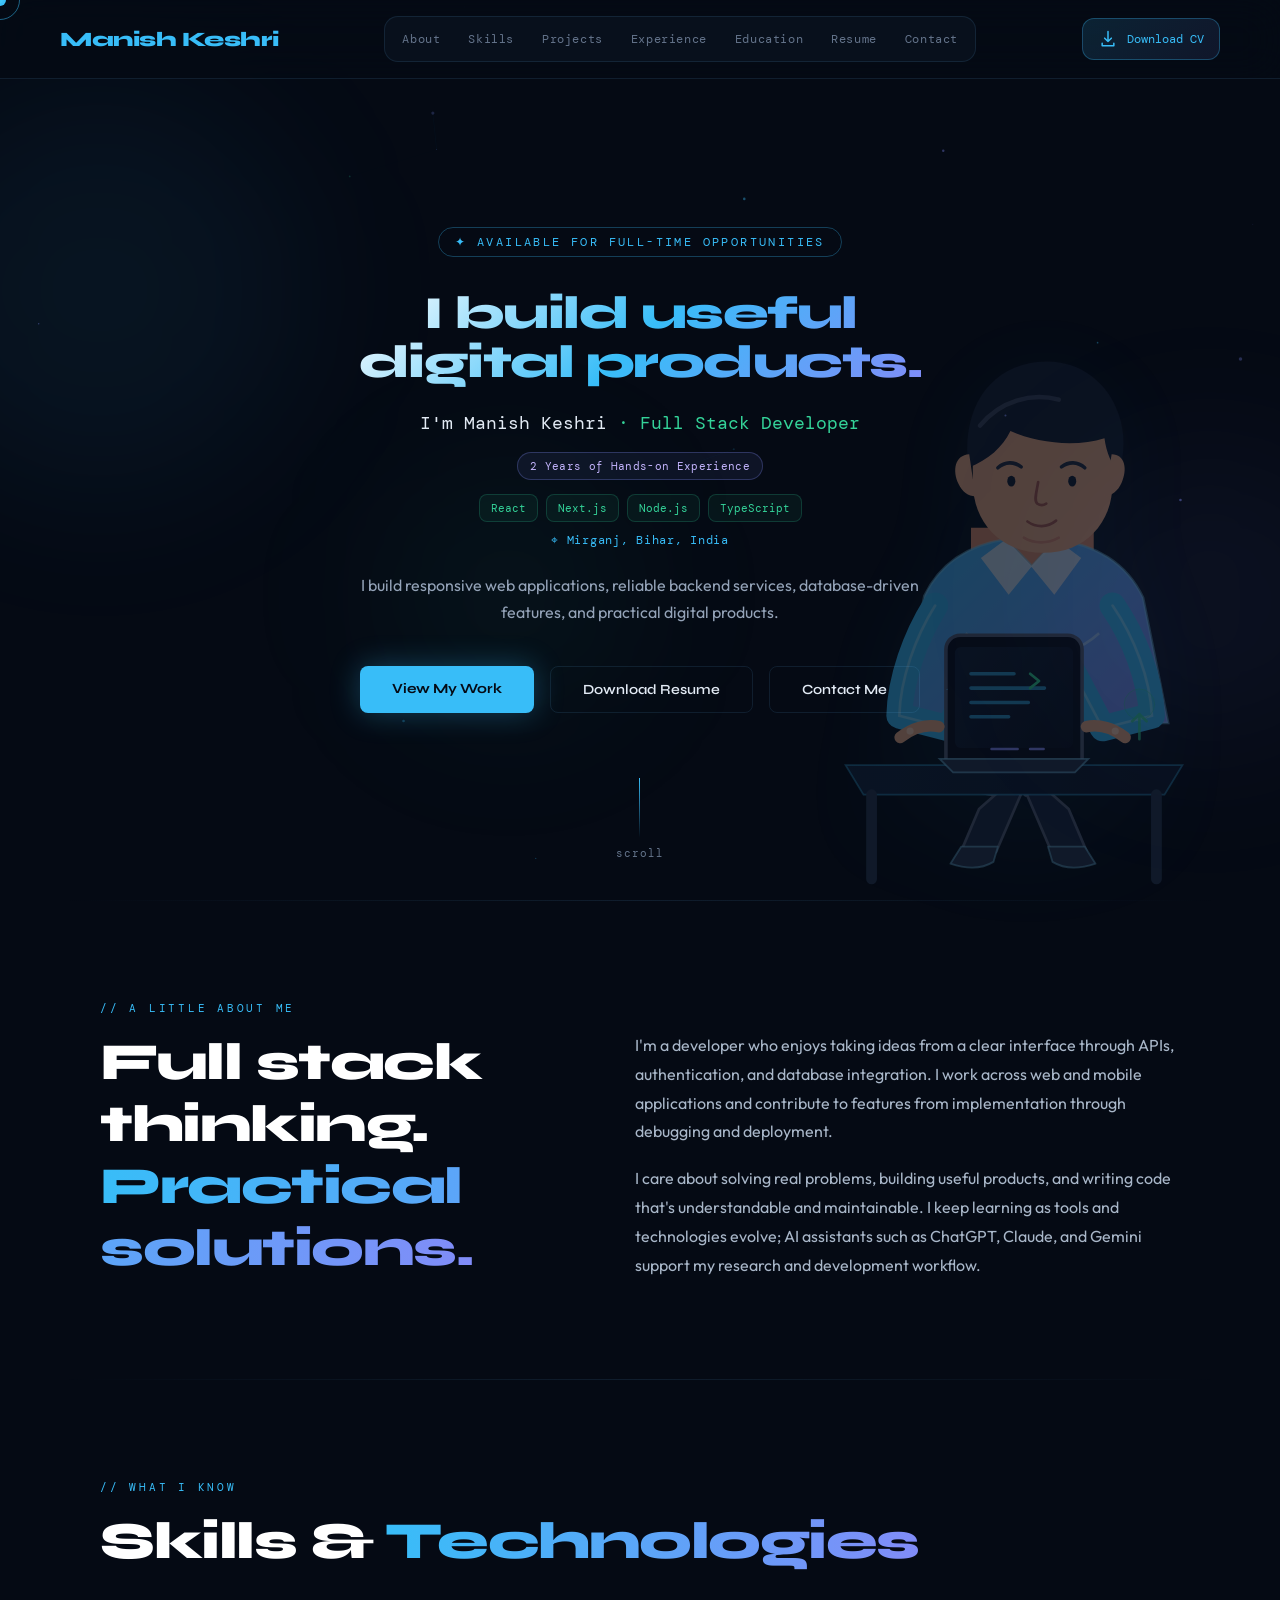
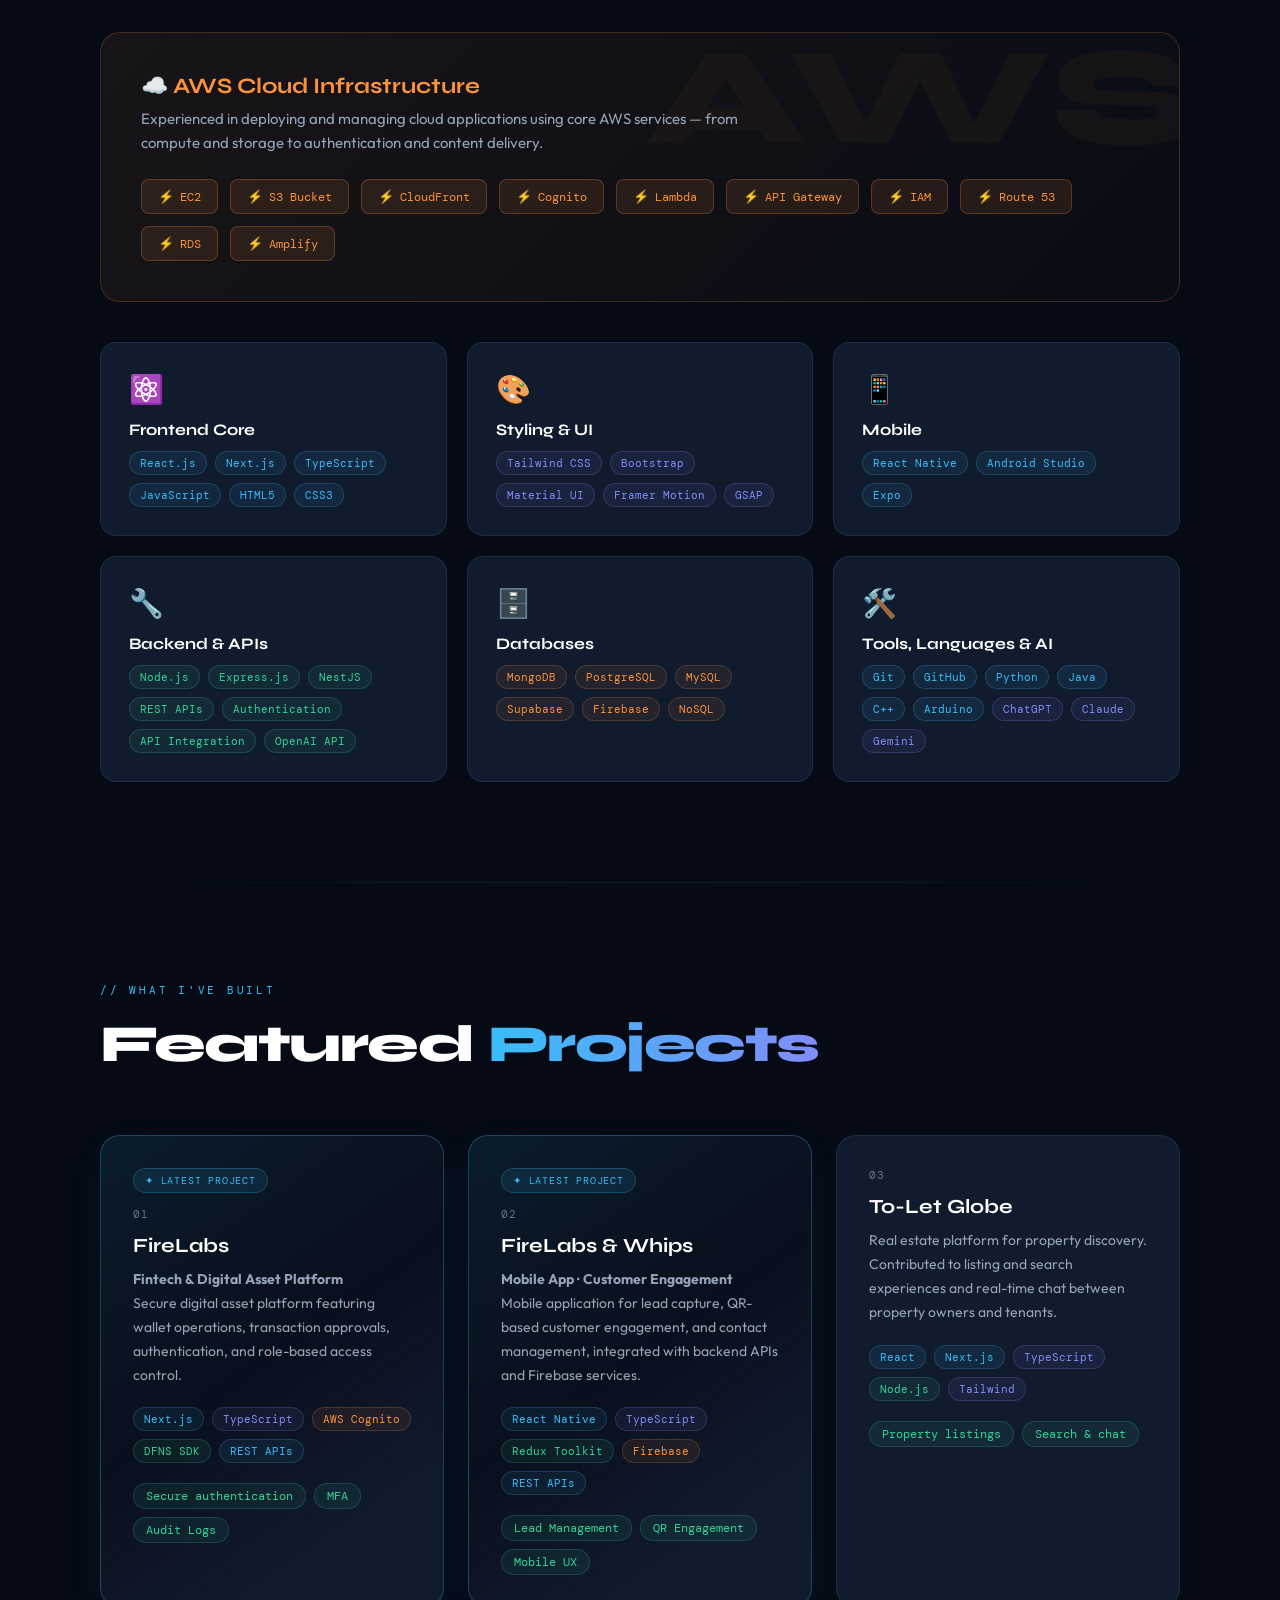
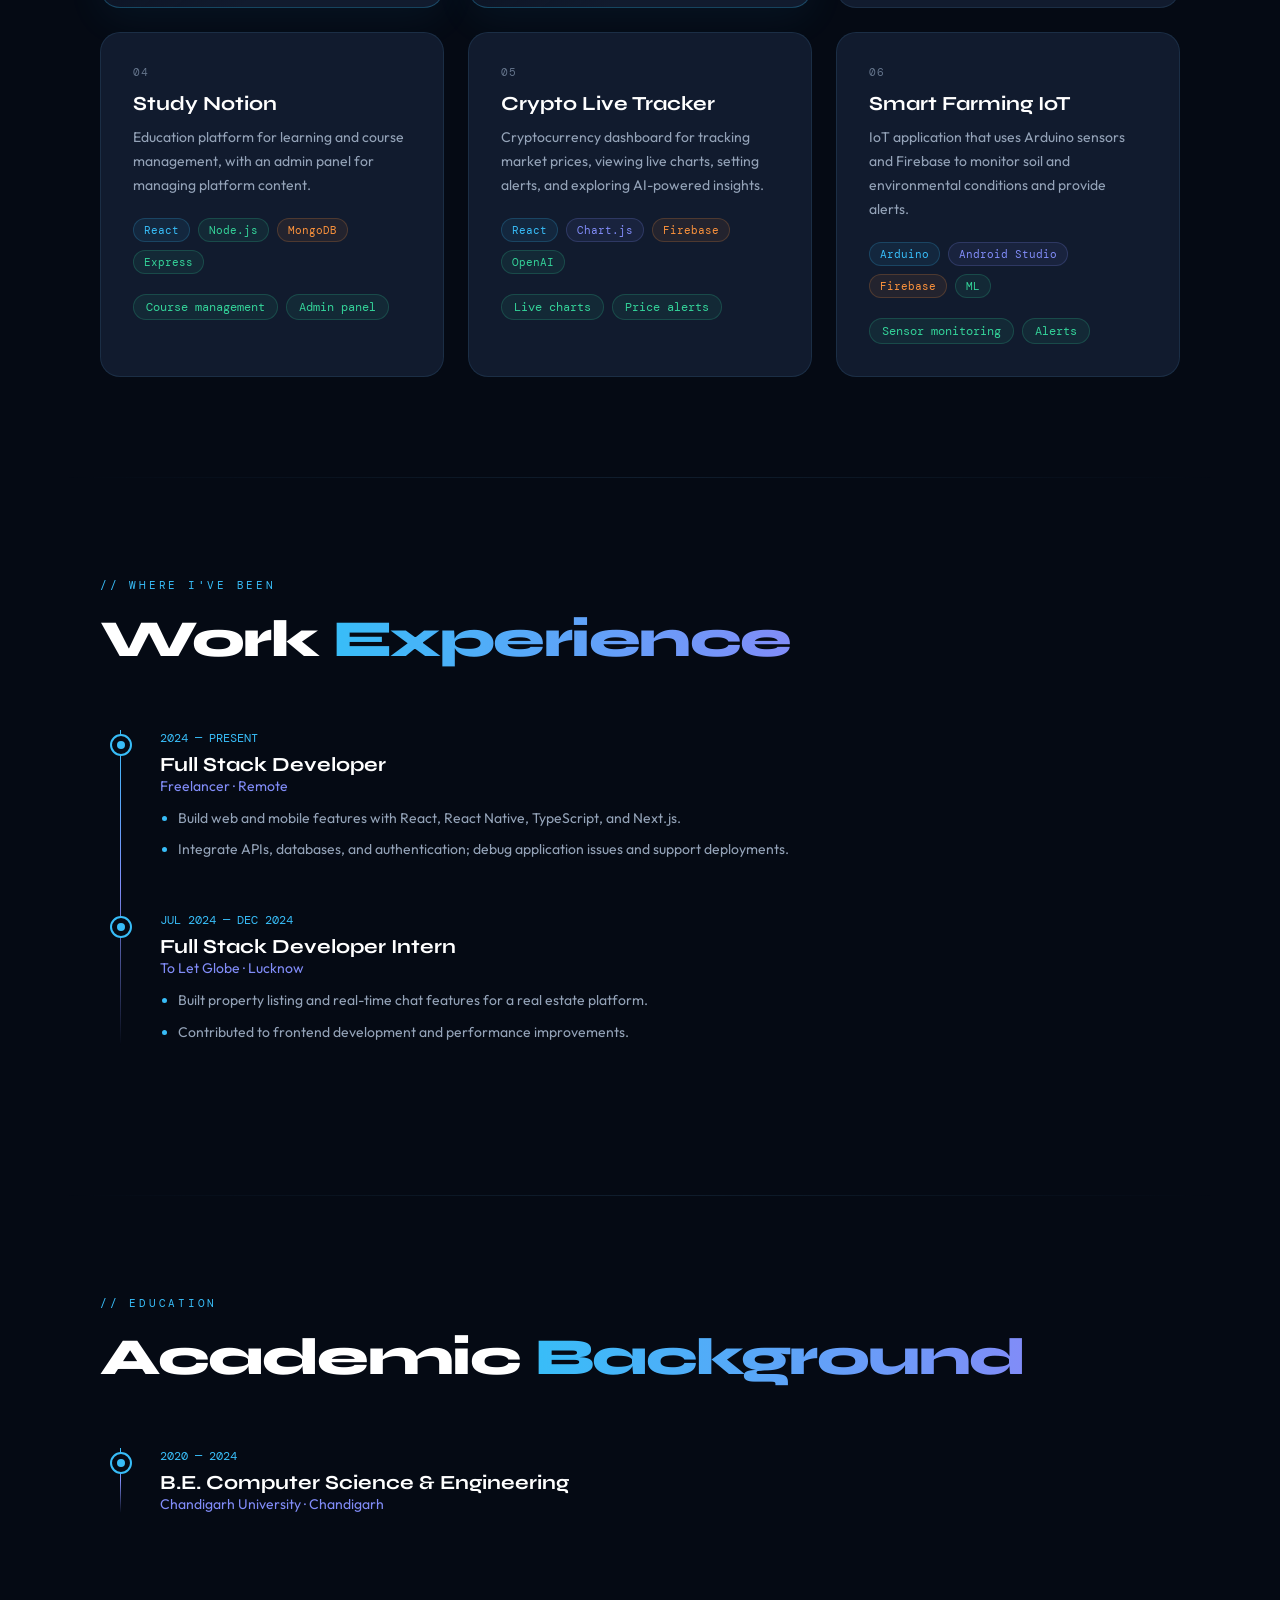
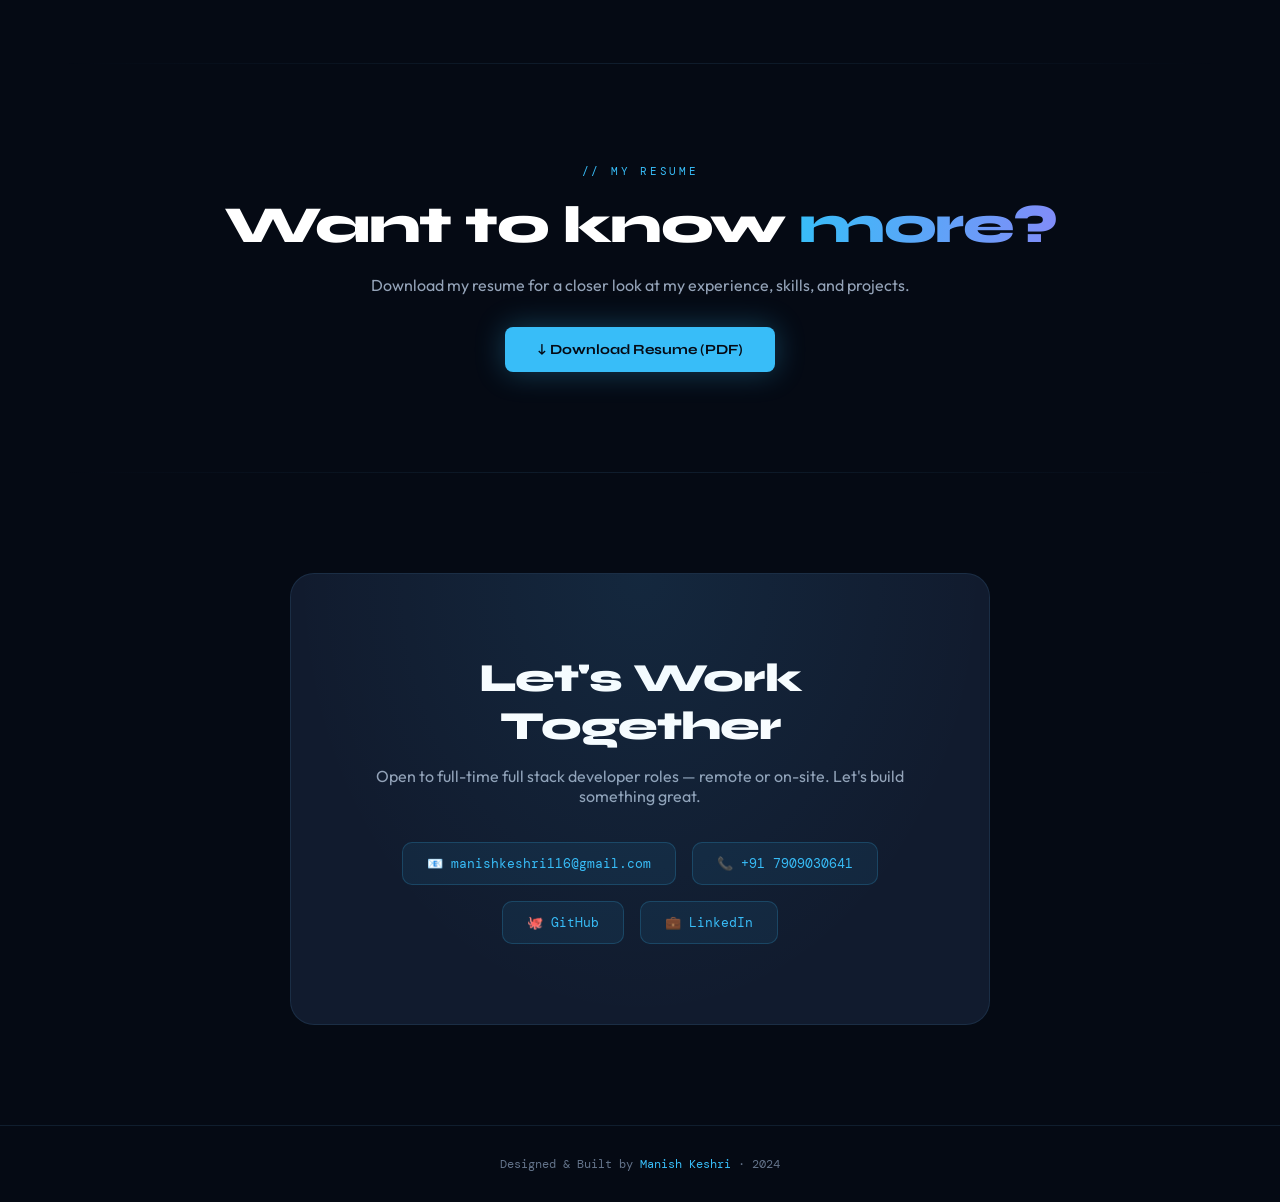
==== commit 2ac9f6a5: "- update project location" ====
--- a/index.html
+++ b/index.html
@@ -392,7 +392,7 @@
       <div class="timeline-dot"></div>
       <div class="timeline-date">JUL 2024 — DEC 2024</div>
       <div class="timeline-title">Full Stack Developer Intern</div>
-      <div class="timeline-company">To Let Globe · Chandigarh</div>
+      <div class="timeline-company">To Let Globe · Lucknow</div>
       <ul class="experience-points">
         <li>Built property listing and real-time chat features for a real estate platform.</li>
         <li>Contributed to frontend development and performance improvements.</li>
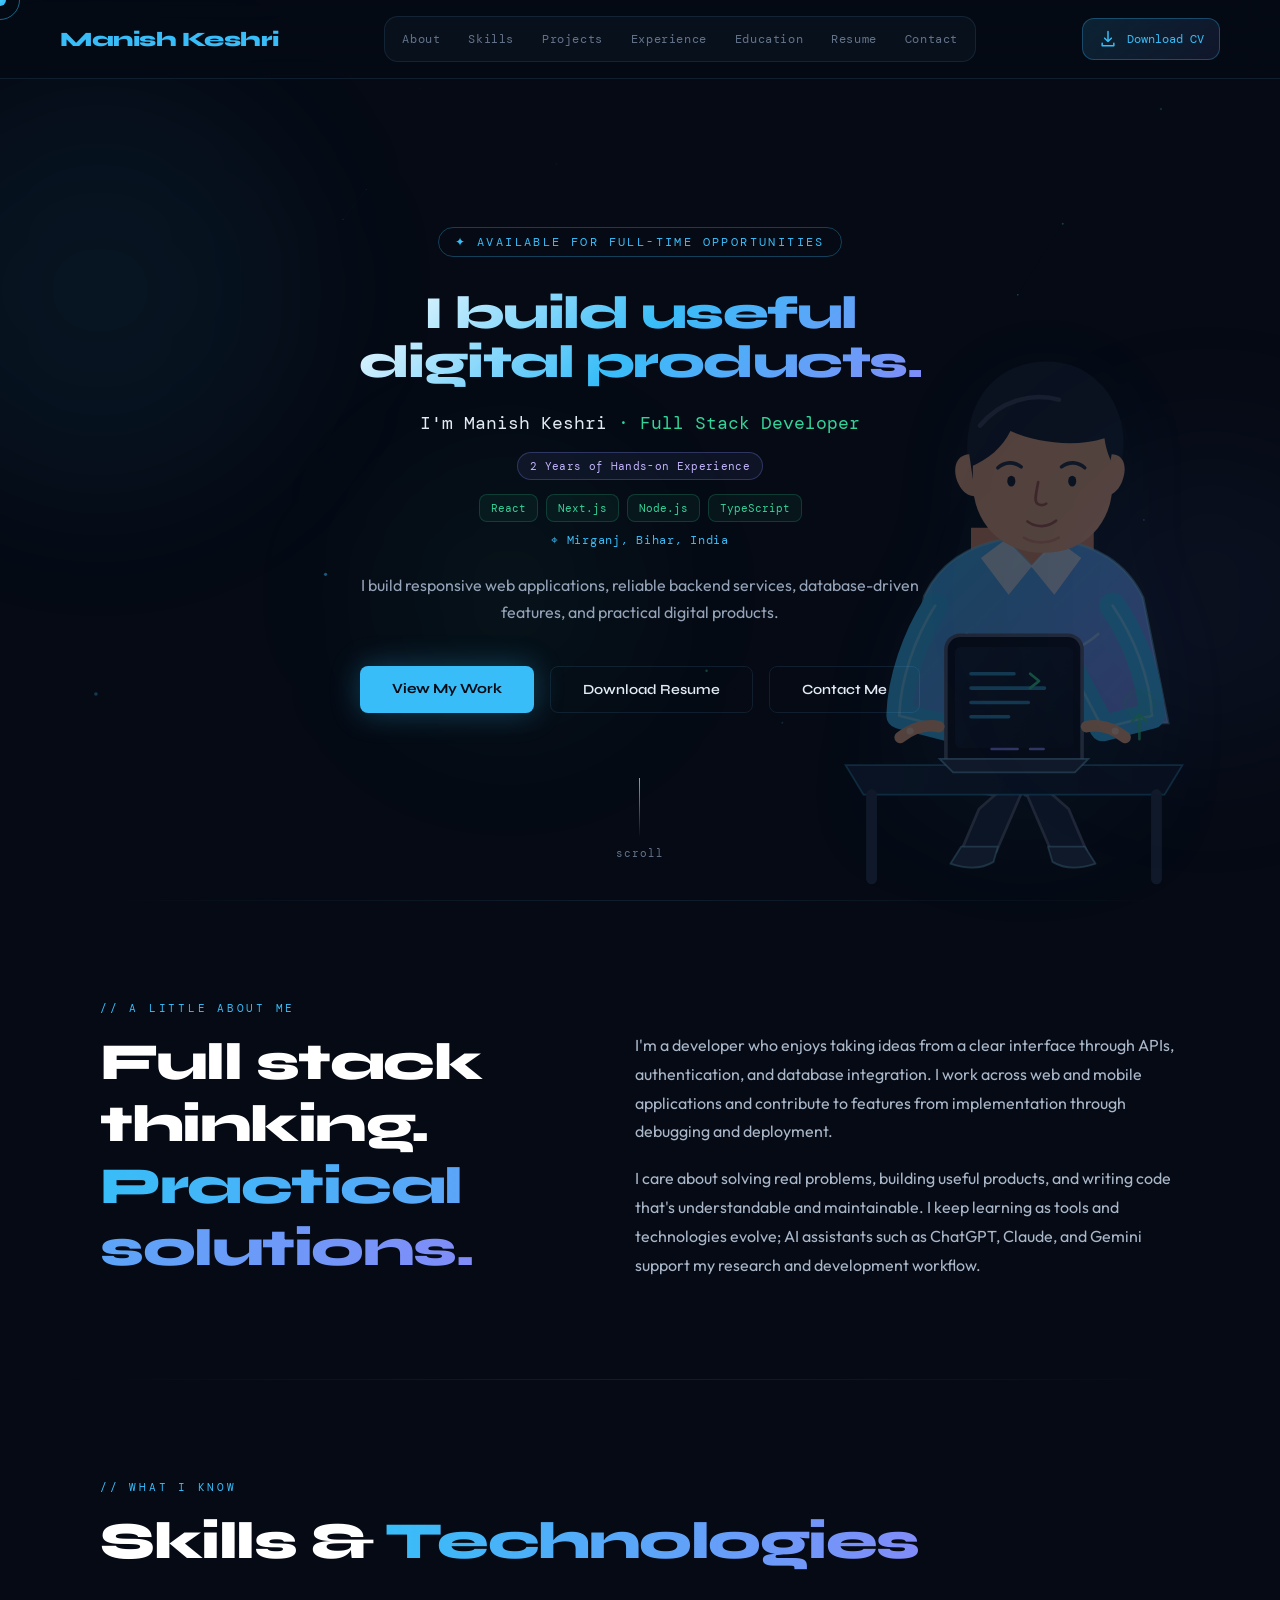
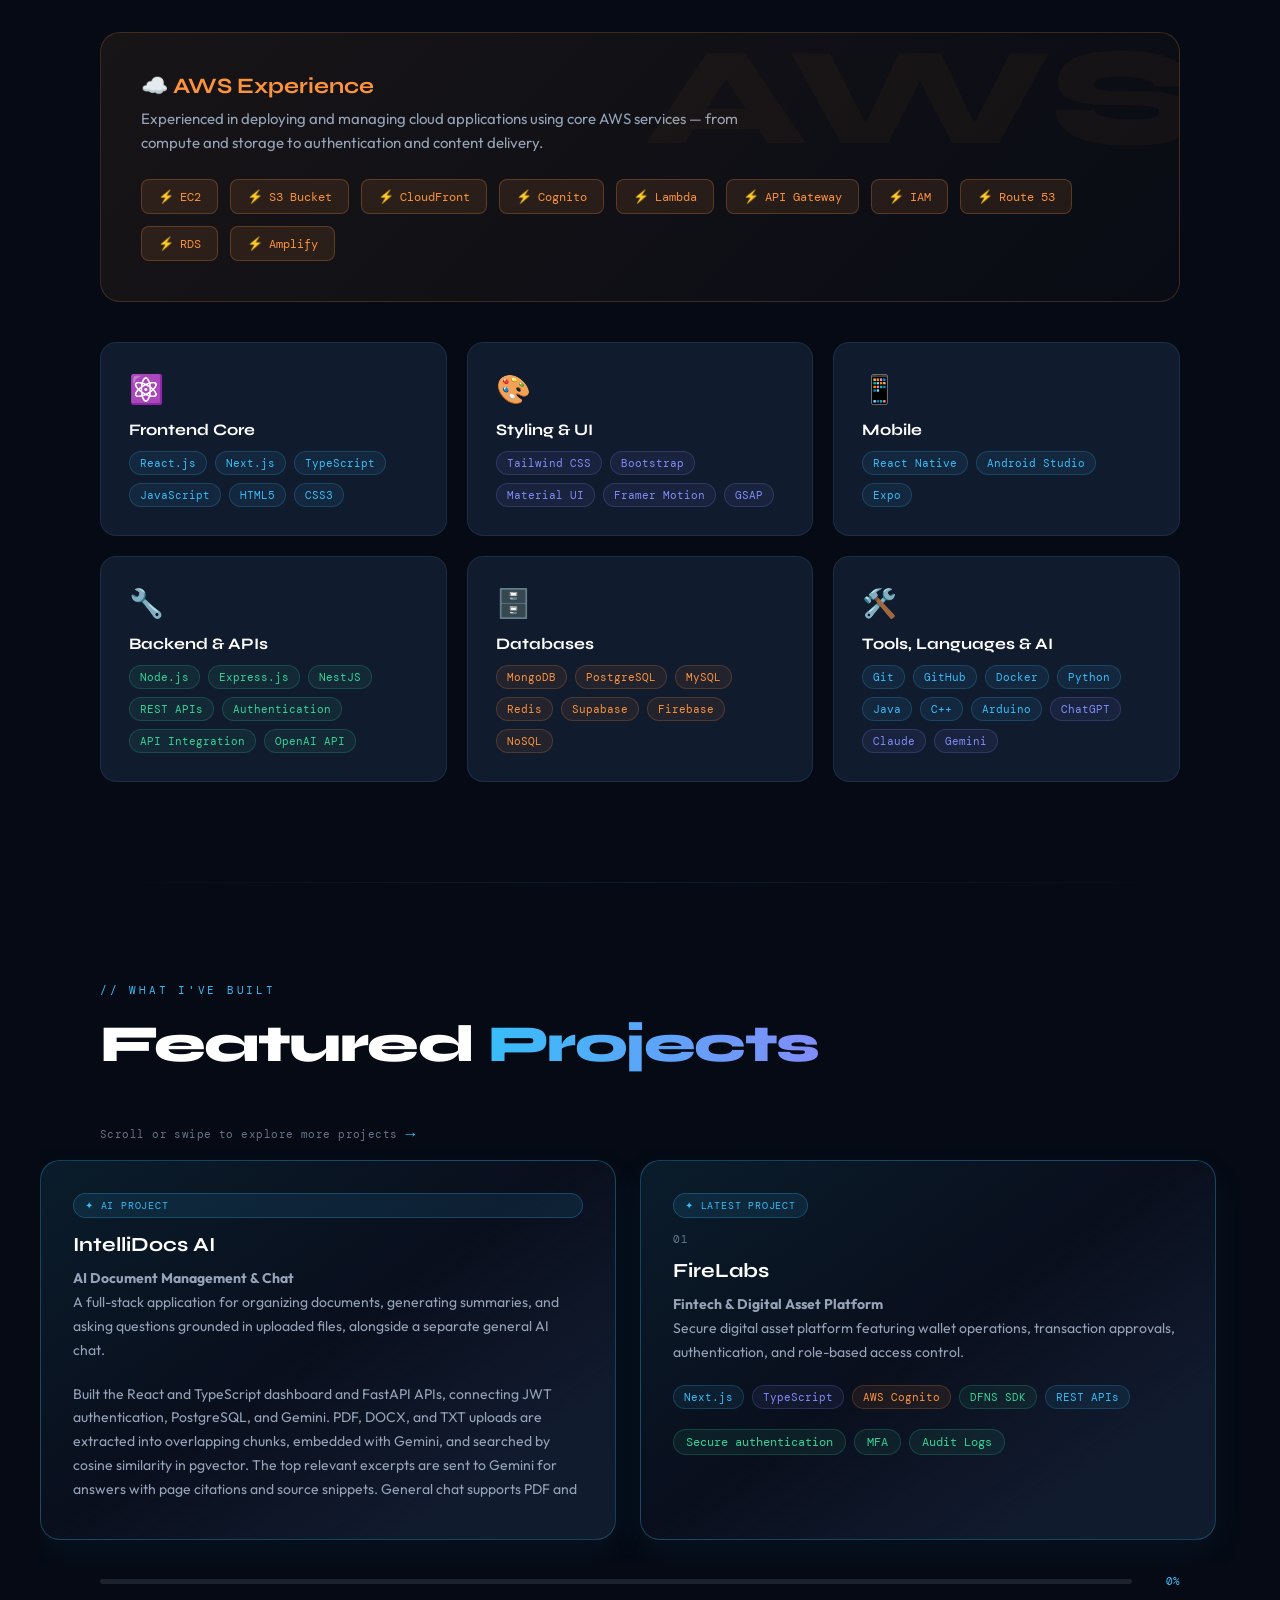
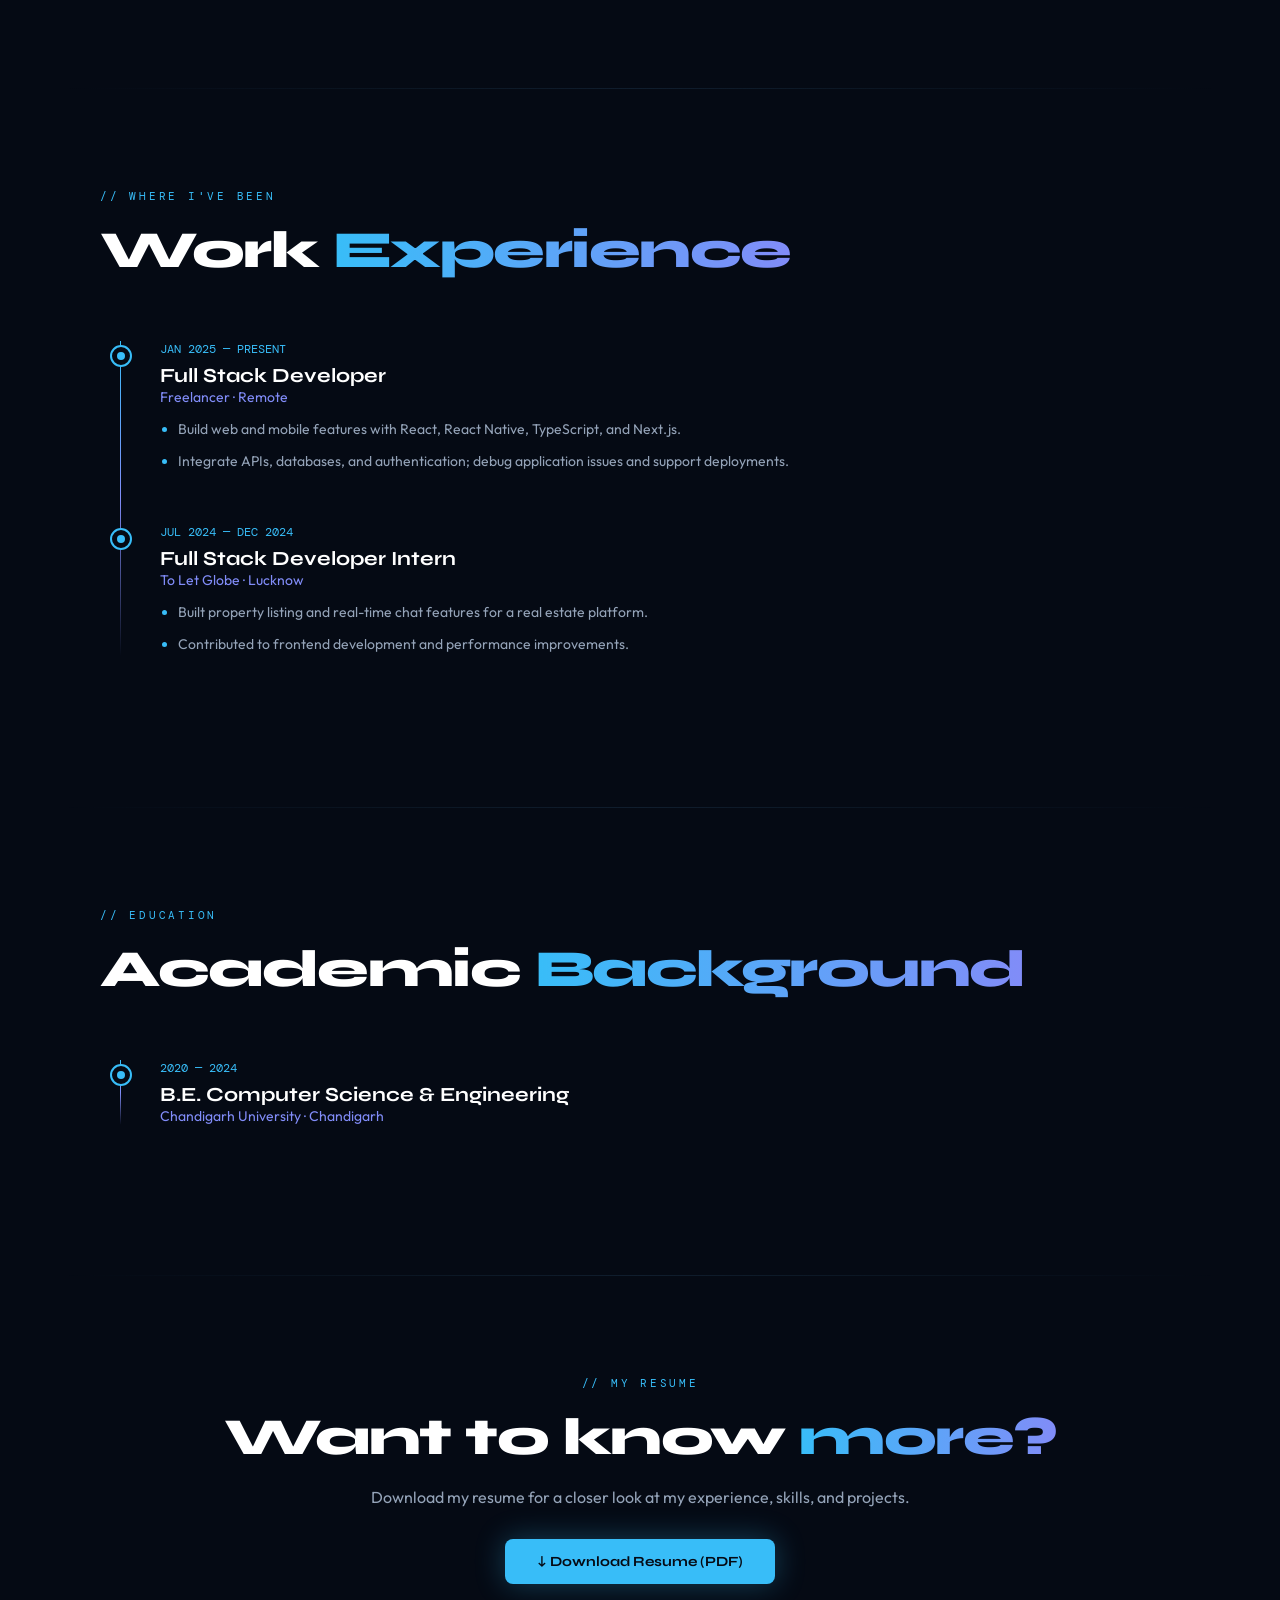
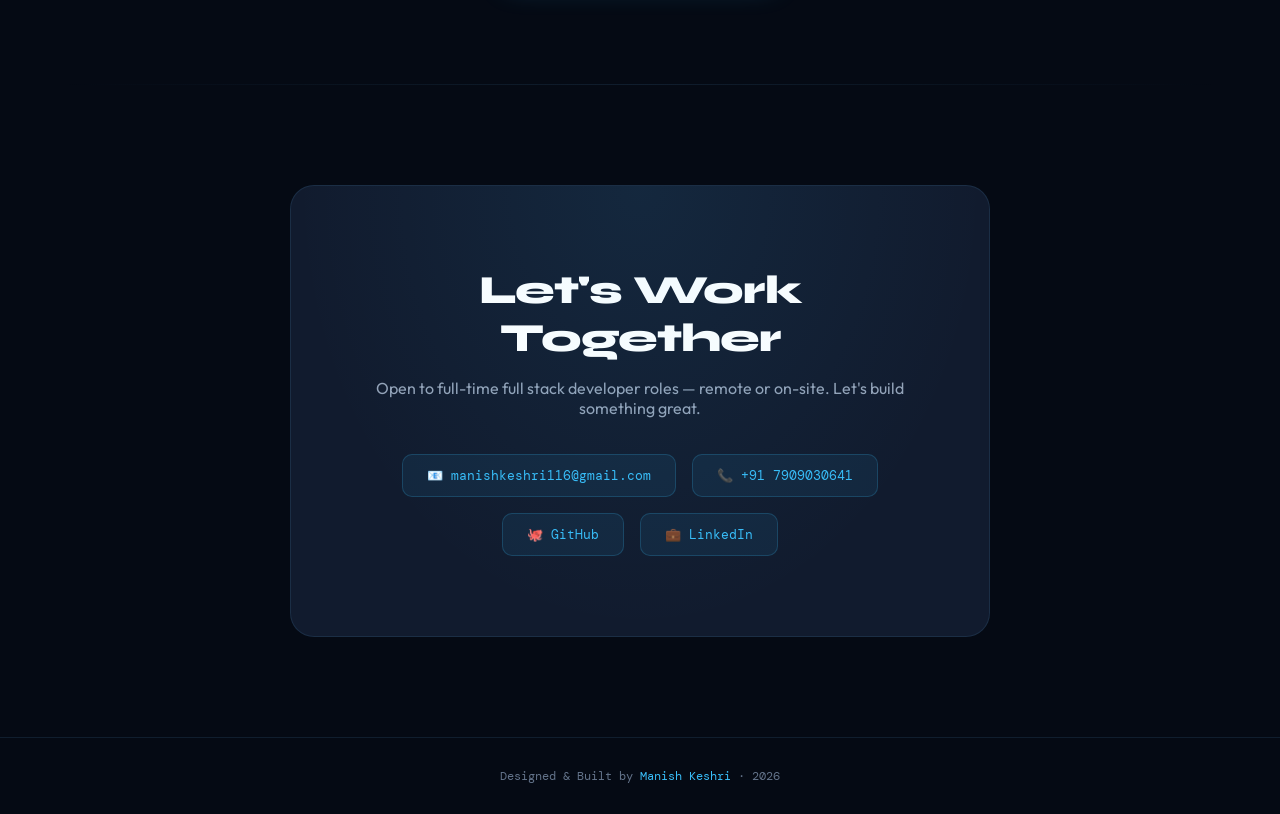
==== commit b9f6d701: "Add IntelliDocs AI project carousel" ====
--- a/index.html
+++ b/index.html
@@ -163,9 +163,8 @@
   <div class="section-label">// what i know</div>
   <h2 class="section-title">Skills &amp; <em>Technologies</em></h2>
 
-  <!-- AWS services currently featured in the portfolio -->
   <div class="aws-banner">
-    <h3>☁️ AWS Cloud Infrastructure</h3>
+    <h3>☁️ AWS Experience</h3>
     <p>Experienced in deploying and managing cloud applications using core AWS services — from compute and storage to authentication and content delivery.</p>
     <div class="aws-services">
       <div class="aws-tag">EC2</div>
@@ -234,6 +233,7 @@
         <span class="tag orange">MongoDB</span>
         <span class="tag orange">PostgreSQL</span>
         <span class="tag orange">MySQL</span>
+        <span class="tag orange">Redis</span>
         <span class="tag orange">Supabase</span>
         <span class="tag orange">Firebase</span>
         <span class="tag orange">NoSQL</span>
@@ -245,6 +245,7 @@
       <div class="skill-tags">
         <span class="tag">Git</span>
         <span class="tag">GitHub</span>
+        <span class="tag">Docker</span>
         <span class="tag">Python</span>
         <span class="tag">Java</span>
         <span class="tag">C++</span>
@@ -263,111 +264,141 @@
 <section id="projects">
   <div class="section-label">// what i've built</div>
   <h2 class="section-title">Featured <em>Projects</em></h2>
+  <p class="projects-scroll-hint">Scroll or swipe to explore more projects <span aria-hidden="true">→</span></p>
   <div class="projects-grid">
 
-    <div class="project-card latest-project">
-      <span class="project-badge">✦ Latest Project</span>
-      <div class="project-num">01</div>
-      <h3>FireLabs</h3>
-      <p><strong>Fintech &amp; Digital Asset Platform</strong><br/>Secure digital asset platform featuring wallet operations, transaction approvals, authentication, and role-based access control.</p>
-      <div class="project-tech">
-        <span class="tag">Next.js</span>
-        <span class="tag purple">TypeScript</span>
-        <span class="tag orange">AWS Cognito</span>
-        <span class="tag green">DFNS SDK</span>
-        <span class="tag">REST APIs</span>
-      </div>
-      <div class="project-highlights">
-        <span class="project-stat">Secure authentication</span>
-        <span class="project-stat">MFA</span>
-        <span class="project-stat">Audit Logs</span>
-      </div>
-    </div>
-
-    <div class="project-card latest-project">
-      <span class="project-badge">✦ Latest Project</span>
-      <div class="project-num">02</div>
-      <h3>FireLabs &amp; Whips</h3>
-      <p><strong>Mobile App · Customer Engagement</strong><br/>Mobile application for lead capture, QR-based customer engagement, and contact management, integrated with backend APIs and Firebase services.</p>
-      <div class="project-tech">
-        <span class="tag">React Native</span>
-        <span class="tag purple">TypeScript</span>
-        <span class="tag green">Redux Toolkit</span>
-        <span class="tag orange">Firebase</span>
-        <span class="tag">REST APIs</span>
-      </div>
-      <div class="project-highlights">
-        <span class="project-stat">Lead Management</span>
-        <span class="project-stat">QR Engagement</span>
-        <span class="project-stat">Mobile UX</span>
-      </div>
-    </div>
-
-    <div class="project-card">
-      <div class="project-num">03</div>
-      <h3>To-Let Globe</h3>
-      <p>Real estate platform for property discovery. Contributed to listing and search experiences and real-time chat between property owners and tenants.</p>
-      <div class="project-tech">
-        <span class="tag">React</span>
-        <span class="tag">Next.js</span>
-        <span class="tag purple">TypeScript</span>
-        <span class="tag green">Node.js</span>
-        <span class="tag purple">Tailwind</span>
-      </div>
-      <div class="project-highlights">
-        <span class="project-stat">Property listings</span>
-        <span class="project-stat">Search &amp; chat</span>
-      </div>
-    </div>
-
-    <div class="project-card">
-      <div class="project-num">04</div>
-      <h3>Study Notion</h3>
-      <p>Education platform for learning and course management, with an admin panel for managing platform content.</p>
-      <div class="project-tech">
-        <span class="tag">React</span>
-        <span class="tag green">Node.js</span>
-        <span class="tag orange">MongoDB</span>
-        <span class="tag green">Express</span>
-      </div>
-      <div class="project-highlights">
-        <span class="project-stat">Course management</span>
-        <span class="project-stat">Admin panel</span>
-      </div>
-    </div>
-
-    <div class="project-card">
-      <div class="project-num">05</div>
-      <h3>Crypto Live Tracker</h3>
-      <p>Cryptocurrency dashboard for tracking market prices, viewing live charts, setting alerts, and exploring AI-powered insights.</p>
-      <div class="project-tech">
-        <span class="tag">React</span>
-        <span class="tag purple">Chart.js</span>
-        <span class="tag orange">Firebase</span>
-        <span class="tag green">OpenAI</span>
-      </div>
-      <div class="project-highlights">
-        <span class="project-stat">Live charts</span>
-        <span class="project-stat">Price alerts</span>
-      </div>
-    </div>
-
-    <div class="project-card">
-      <div class="project-num">06</div>
-      <h3>Smart Farming IoT</h3>
-      <p>IoT application that uses Arduino sensors and Firebase to monitor soil and environmental conditions and provide alerts.</p>
-      <div class="project-tech">
-        <span class="tag">Arduino</span>
-        <span class="tag purple">Android Studio</span>
-        <span class="tag orange">Firebase</span>
-        <span class="tag green">ML</span>
-      </div>
-      <div class="project-highlights">
-        <span class="project-stat">Sensor monitoring</span>
-        <span class="project-stat">Alerts</span>
-      </div>
-    </div>
-
+      <div class="project-card latest-project intellidocs-card">
+        <span class="project-badge">✦ AI Project</span>
+        <div class="intellidocs-card-content">
+        <h3>IntelliDocs AI</h3>
+        <p><strong>AI Document Management &amp; Chat</strong><br/>A full-stack application for organizing documents, generating summaries, and asking questions grounded in uploaded files, alongside a separate general AI chat.</p>
+        <p>Built the React and TypeScript dashboard and FastAPI APIs, connecting JWT authentication, PostgreSQL, and Gemini. PDF, DOCX, and TXT uploads are extracted into overlapping chunks, embedded with Gemini, and searched by cosine similarity in pgvector. The top relevant excerpts are sent to Gemini for answers with page citations and source snippets. General chat supports PDF and image attachments, saved conversations, and a typing animation.</p>
+        <p><strong>Engineering focus:</strong> Handling format-specific extraction and page metadata, filtering low-similarity retrieval results, validating file uploads, and surfacing API and AI errors in the UI.</p>
+        <div class="project-tech">
+          <span class="tag">React</span>
+          <span class="tag purple">TypeScript</span>
+          <span class="tag green">FastAPI · Python</span>
+          <span class="tag orange">PostgreSQL · pgvector</span>
+          <span class="tag purple">Google Gemini</span>
+          <span class="tag">Tailwind CSS</span>
+        </div>
+        <div class="project-highlights">
+          <span class="project-stat">Document RAG &amp; citations</span>
+          <span class="project-stat">JWT authentication</span>
+          <span class="project-stat">Chat with file attachments</span>
+        </div>
+        </div>
+      </div>
+
+      <div class="project-card latest-project">
+        <span class="project-badge">✦ Latest Project</span>
+        <div class="project-num">01</div>
+        <h3>FireLabs</h3>
+        <p><strong>Fintech &amp; Digital Asset Platform</strong><br/>Secure digital asset platform featuring wallet operations, transaction approvals, authentication, and role-based access control.</p>
+        <div class="project-tech">
+          <span class="tag">Next.js</span>
+          <span class="tag purple">TypeScript</span>
+          <span class="tag orange">AWS Cognito</span>
+          <span class="tag green">DFNS SDK</span>
+          <span class="tag">REST APIs</span>
+        </div>
+        <div class="project-highlights">
+          <span class="project-stat">Secure authentication</span>
+          <span class="project-stat">MFA</span>
+          <span class="project-stat">Audit Logs</span>
+        </div>
+      </div>
+
+      <div class="project-card latest-project">
+        <span class="project-badge">✦ Latest Project</span>
+        <div class="project-num">02</div>
+        <h3>FireLabs &amp; Whips</h3>
+        <p><strong>Mobile App · Customer Engagement</strong><br/>Mobile application for lead capture, QR-based customer engagement, and contact management, integrated with backend APIs and Firebase services.</p>
+        <div class="project-tech">
+          <span class="tag">React Native</span>
+          <span class="tag purple">TypeScript</span>
+          <span class="tag green">Redux Toolkit</span>
+          <span class="tag orange">Firebase</span>
+          <span class="tag">REST APIs</span>
+        </div>
+        <div class="project-highlights">
+          <span class="project-stat">Lead Management</span>
+          <span class="project-stat">QR Engagement</span>
+          <span class="project-stat">Mobile UX</span>
+        </div>
+      </div>
+
+      <div class="project-card">
+        <div class="project-num">03</div>
+        <h3>To-Let Globe</h3>
+        <p>Real estate platform for property discovery. Contributed to listing and search experiences and real-time chat between property owners and tenants.</p>
+        <div class="project-tech">
+          <span class="tag">React</span>
+          <span class="tag">Next.js</span>
+          <span class="tag purple">TypeScript</span>
+          <span class="tag green">Node.js</span>
+          <span class="tag purple">Tailwind</span>
+        </div>
+        <div class="project-highlights">
+          <span class="project-stat">Property listings</span>
+          <span class="project-stat">Search &amp; chat</span>
+        </div>
+      </div>
+
+      <div class="project-card">
+        <div class="project-num">04</div>
+        <h3>Study Notion</h3>
+        <p>Education platform for learning and course management, with an admin panel for managing platform content.</p>
+        <div class="project-tech">
+          <span class="tag">React</span>
+          <span class="tag green">Node.js</span>
+          <span class="tag orange">MongoDB</span>
+          <span class="tag green">Express</span>
+        </div>
+        <div class="project-highlights">
+          <span class="project-stat">Course management</span>
+          <span class="project-stat">Admin panel</span>
+        </div>
+      </div>
+
+      <div class="project-card">
+        <div class="project-num">05</div>
+        <h3>Crypto Live Tracker</h3>
+        <p>Cryptocurrency dashboard for tracking market prices, viewing live charts, setting alerts, and exploring AI-powered insights.</p>
+        <div class="project-tech">
+          <span class="tag">React</span>
+          <span class="tag purple">Chart.js</span>
+          <span class="tag orange">Firebase</span>
+          <span class="tag green">OpenAI</span>
+        </div>
+        <div class="project-highlights">
+          <span class="project-stat">Live charts</span>
+          <span class="project-stat">Price alerts</span>
+        </div>
+      </div>
+
+      <div class="project-card">
+        <div class="project-num">06</div>
+        <h3>Smart Farming IoT</h3>
+        <p>IoT application that uses Arduino sensors and Firebase to monitor soil and environmental conditions and provide alerts.</p>
+        <div class="project-tech">
+          <span class="tag">Arduino</span>
+          <span class="tag purple">Android Studio</span>
+          <span class="tag orange">Firebase</span>
+          <span class="tag green">ML</span>
+        </div>
+        <div class="project-highlights">
+          <span class="project-stat">Sensor monitoring</span>
+          <span class="project-stat">Alerts</span>
+        </div>
+      </div>
+
+  </div>
+  <div class="projects-scroll-progress">
+    <div class="projects-scroll-progress-track" role="progressbar" aria-label="Project carousel position" aria-valuemin="0" aria-valuemax="100" aria-valuenow="0">
+      <span class="projects-scroll-progress-fill"></span>
+    </div>
+    <span class="projects-scroll-progress-value" aria-hidden="true">0%</span>
   </div>
 </section>
 
@@ -380,7 +411,7 @@
   <div class="timeline">
     <div class="timeline-item">
       <div class="timeline-dot"></div>
-      <div class="timeline-date">2024 — PRESENT</div>
+      <div class="timeline-date">JAN 2025 — PRESENT</div>
       <div class="timeline-title">Full Stack Developer</div>
       <div class="timeline-company">Freelancer · Remote</div>
       <ul class="experience-points">
@@ -445,7 +476,7 @@
 </main>
 
 <footer>
-  <p>Designed & Built by <span style="color:var(--accent)">Manish Keshri</span> · 2024</p>
+  <p>Designed & Built by <span style="color:var(--accent)">Manish Keshri</span> · 2026</p>
 </footer>
 
 <script src="script.js"></script>
--- a/styles.css
+++ b/styles.css
@@ -397,19 +397,87 @@
   .aws-tag::before { content: '⚡'; font-size: 13px; }
 
   /* PROJECTS */
+  .projects-scroll-hint {
+    display: flex;
+    align-items: center;
+    gap: 8px;
+    margin: -12px 0 16px;
+    color: var(--muted);
+    font-family: 'DM Mono', monospace;
+    font-size: 11px;
+    letter-spacing: 0.04em;
+  }
+  .projects-scroll-hint span { color: var(--accent); font-size: 16px; }
   .projects-grid {
     display: grid;
-    grid-template-columns: repeat(auto-fill, minmax(340px, 1fr));
+    grid-auto-flow: column;
+    grid-template-rows: auto;
+    grid-auto-columns: calc((100% - 24px) / 2);
     gap: 24px;
+    overflow-x: auto;
+    overflow-y: hidden;
+    width: calc(100% + 120px);
+    padding: 12px 12px 24px;
+    margin: -12px -60px 0;
+    scroll-snap-type: x proximity;
+    scrollbar-width: auto;
+    scrollbar-color: var(--accent) rgba(148,163,184,0.14);
+  }
+  .projects-grid::-webkit-scrollbar { height: 10px; }
+  .projects-grid::-webkit-scrollbar-track {
+    background: rgba(148,163,184,0.14);
+    border-radius: 999px;
+  }
+  .projects-grid::-webkit-scrollbar-thumb {
+    background: linear-gradient(90deg, var(--accent), var(--accent2));
+    border: 2px solid var(--bg);
+    border-radius: 999px;
+  }
+  .projects-grid::-webkit-scrollbar-thumb:hover {
+    background: linear-gradient(90deg, #7dd3fc, #a5b4fc);
+  }
+  .projects-scroll-progress {
+    display: flex;
+    align-items: center;
+    gap: 12px;
+    margin-top: 10px;
+  }
+  .projects-scroll-progress-track {
+    flex: 1;
+    height: 5px;
+    overflow: hidden;
+    border-radius: 999px;
+    background: rgba(148,163,184,0.16);
+  }
+  .projects-scroll-progress-fill {
+    display: block;
+    width: 0;
+    height: 100%;
+    border-radius: inherit;
+    background: linear-gradient(90deg, var(--accent), var(--accent2));
+    transition: width 160ms linear;
+  }
+  .projects-scroll-progress-value {
+    min-width: 36px;
+    color: var(--accent);
+    font-family: 'DM Mono', monospace;
+    font-size: 11px;
+    text-align: right;
   }
   .project-card {
     background: var(--card);
     border: 1px solid var(--border);
     border-radius: 20px;
     padding: 32px;
+    height: 380px;
     transition: transform 0.3s, border-color 0.3s, box-shadow 0.3s;
     opacity: 0; transform: translateY(30px);
-    position: relative; overflow: hidden;
+    position: relative;
+    overflow-x: hidden;
+    overflow-y: auto;
+    scrollbar-width: thin;
+    scrollbar-color: rgba(148,163,184,0.45) transparent;
+    scroll-snap-align: start;
   }
   .project-card::before {
     content: '';
@@ -424,6 +492,20 @@
     background: linear-gradient(145deg, rgba(56,189,248,0.1), rgba(129,140,248,0.04) 48%, var(--card) 80%);
     border-color: rgba(56,189,248,0.28);
     box-shadow: 0 12px 40px rgba(56,189,248,0.06);
+  }
+  .project-card.intellidocs-card {
+    height: 380px;
+    display: flex;
+    flex-direction: column;
+  }
+  .intellidocs-card-content {
+    flex: 1;
+    min-height: 0;
+    overflow-y: auto;
+    padding-right: 8px;
+    margin-right: -8px;
+    scrollbar-width: thin;
+    scrollbar-color: rgba(148,163,184,0.45) transparent;
   }
   .project-card:hover {
     transform: translateY(-8px);
@@ -645,7 +727,14 @@
     .hero-cta a { padding: 12px 18px; }
     .contact-card { padding: 50px 30px; }
     .divider { margin: 0 24px; }
-    .projects-grid { grid-template-columns: 1fr; }
+    .projects-grid {
+      width: calc(100% + 48px);
+      grid-auto-columns: 100%;
+      margin: -12px -24px 0;
+      padding-right: 24px;
+      padding-left: 24px;
+      scroll-padding-left: 24px;
+    }
   }
   @media (max-width: 380px) {
     nav { padding: 14px 18px; }
